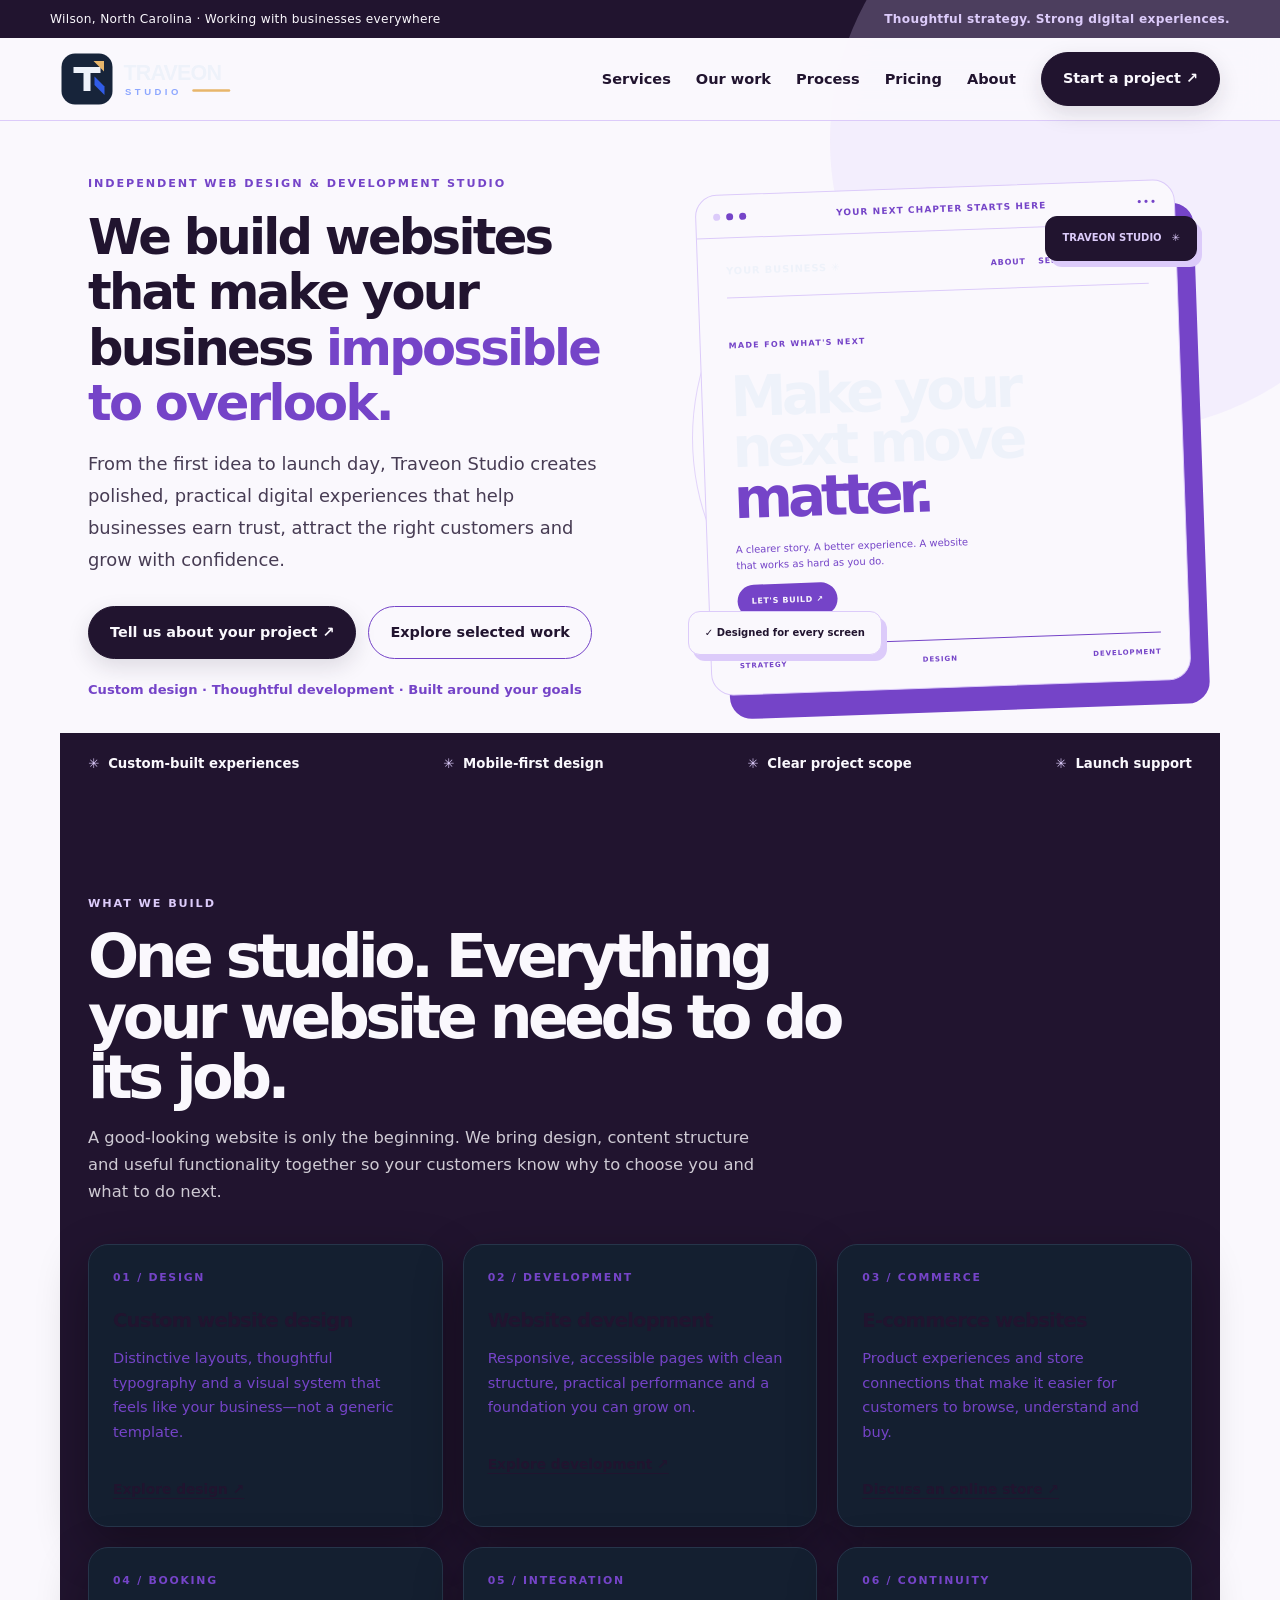
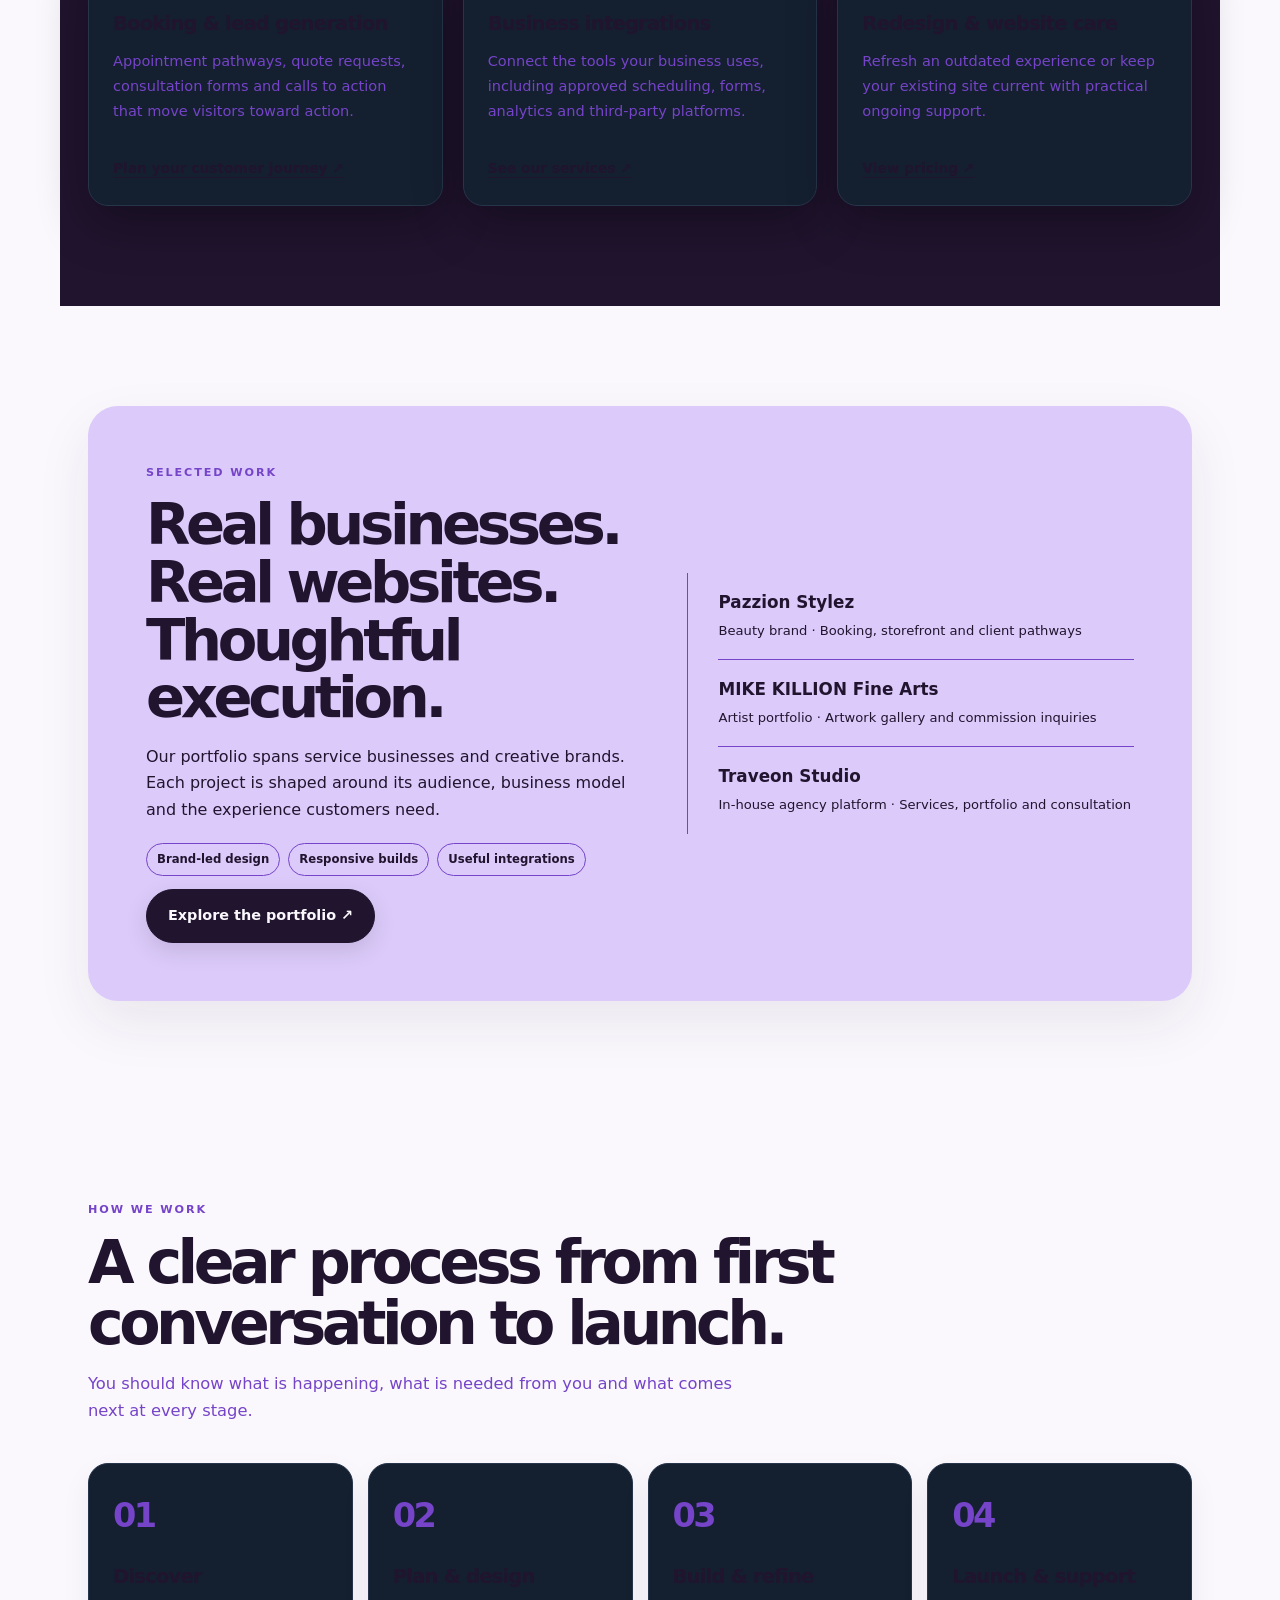
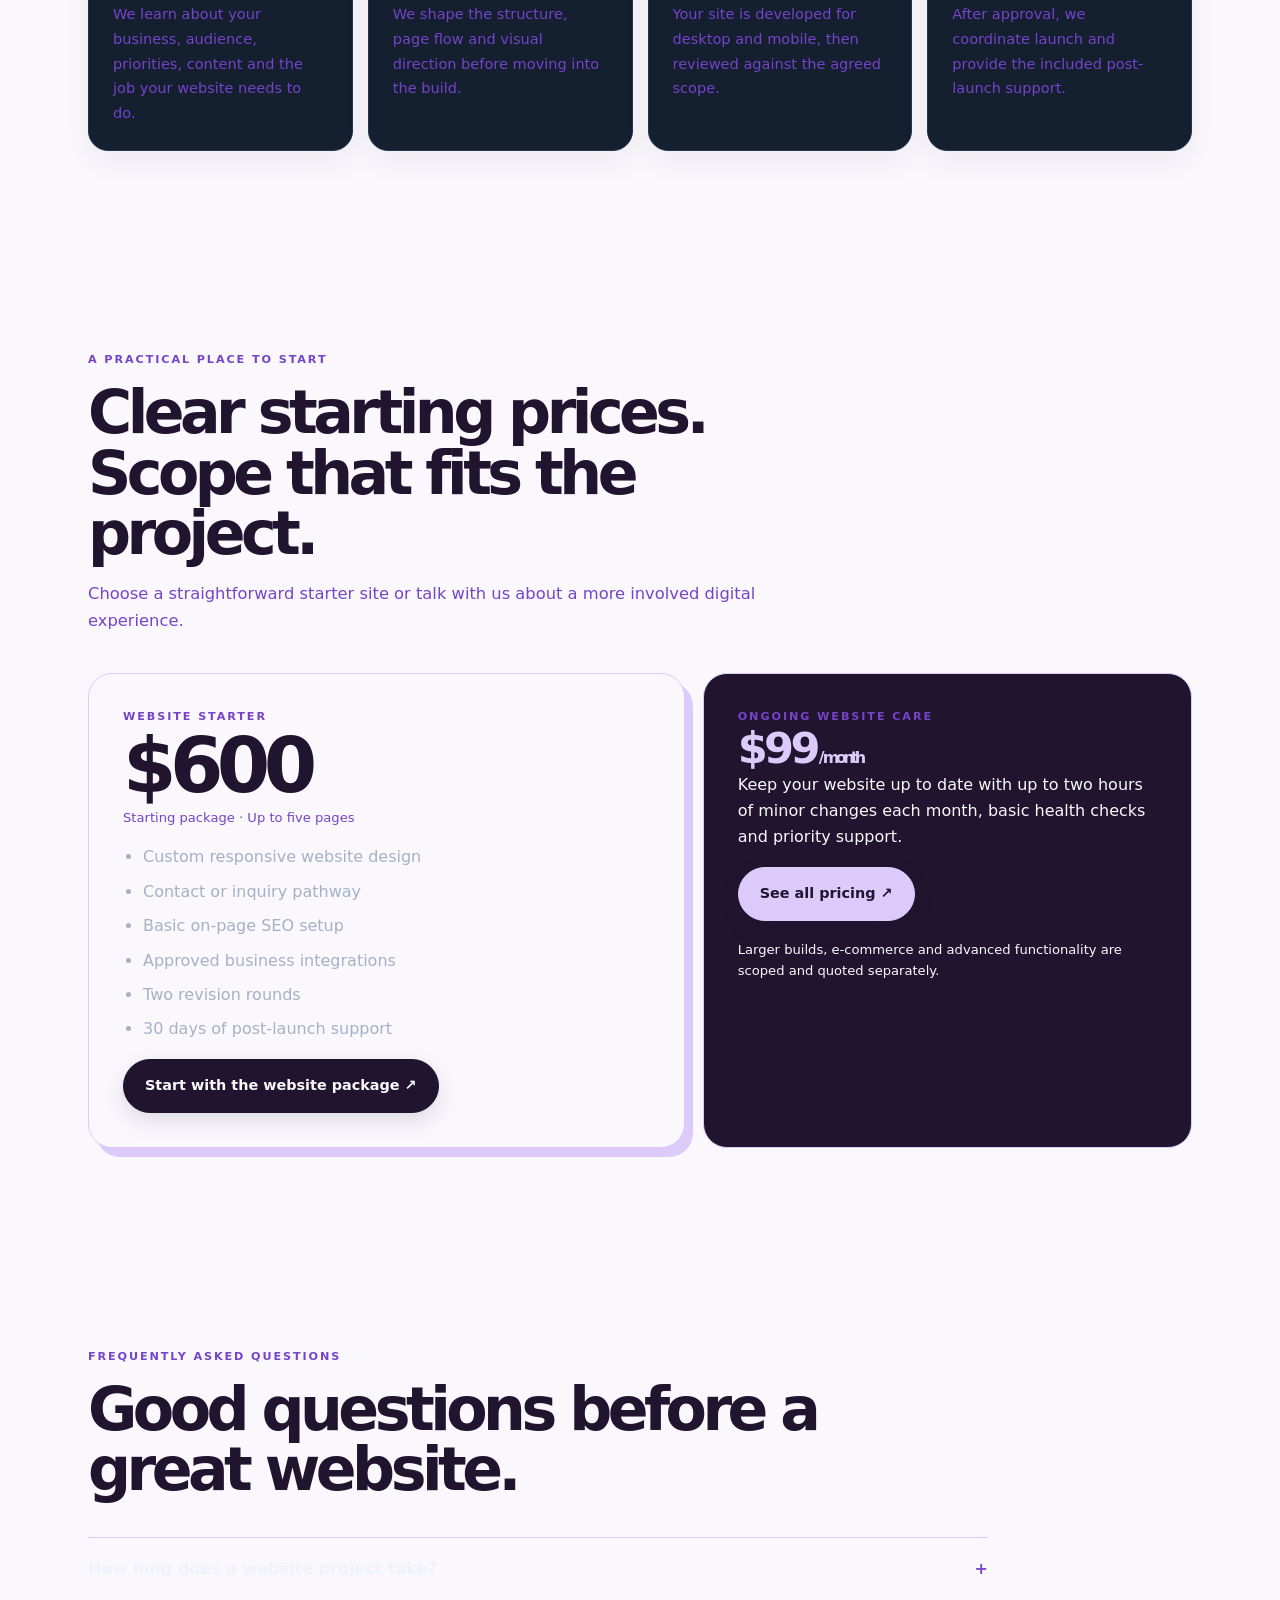
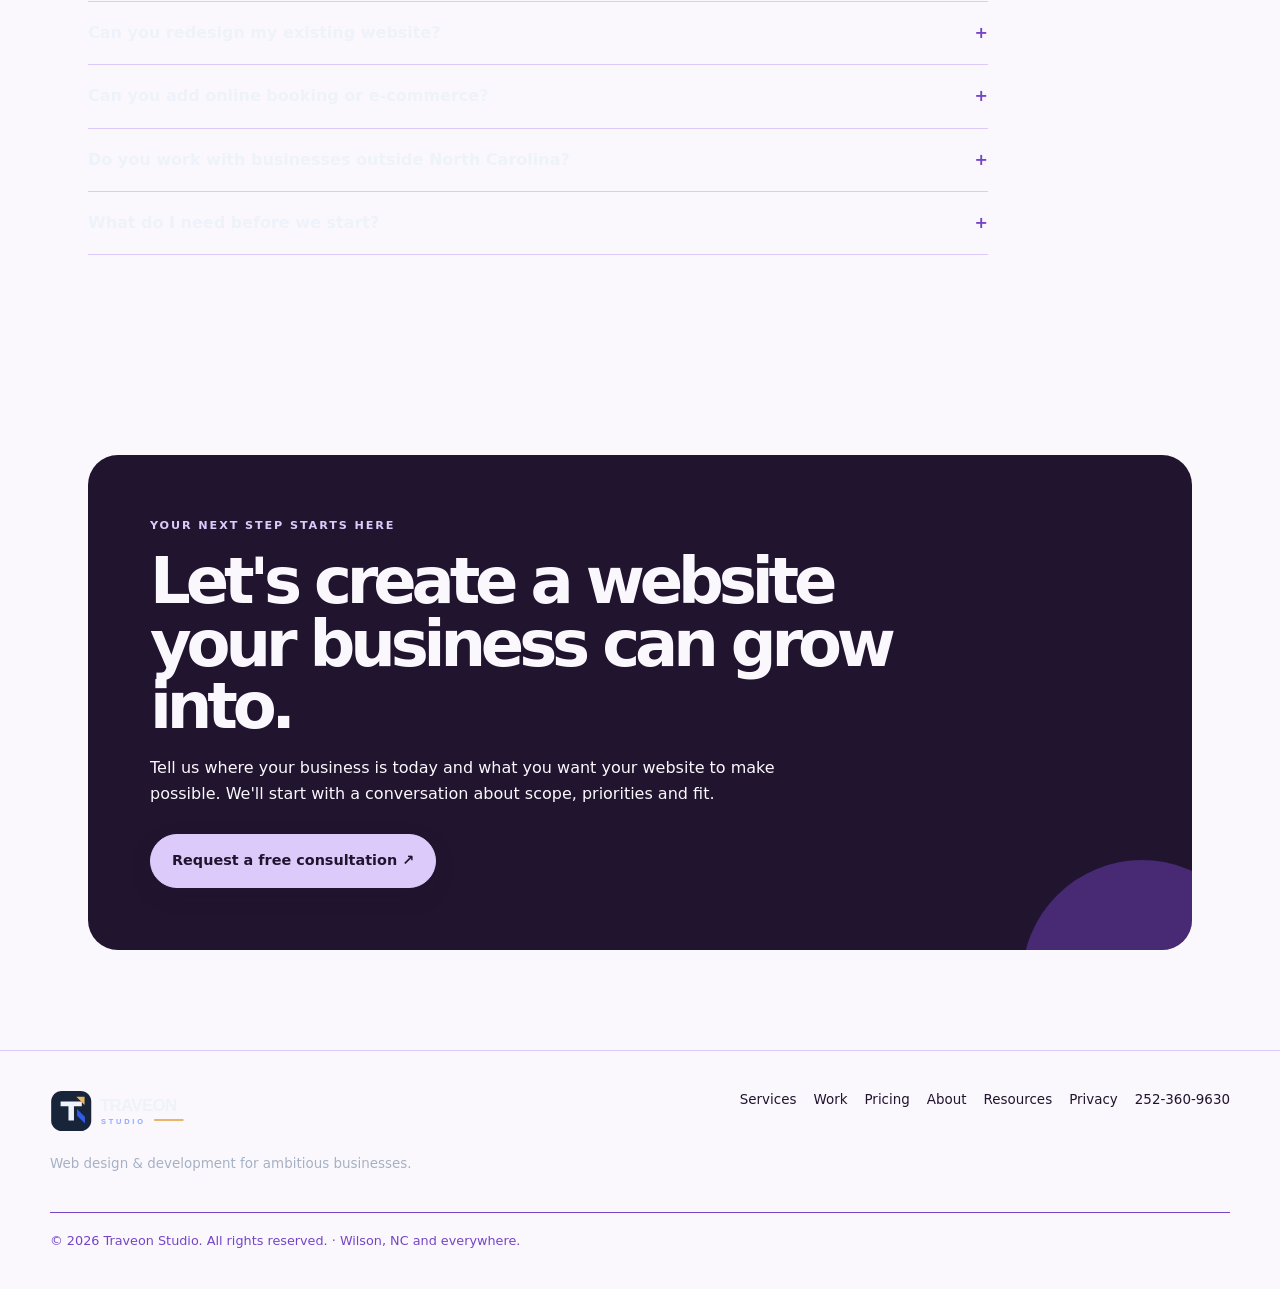
==== index.html @ f8ea6370 "Refresh homepage with premium four-color purple design" ====
<!doctype html>
<html lang="en">
<head>
<meta charset="utf-8"><meta name="viewport" content="width=device-width,initial-scale=1">
<meta name="theme-color" content="#21142F">
<title>Traveon Studio | Websites Built to Move Business Forward</title>
<meta name="description" content="Traveon Studio designs and builds distinctive, high-performing websites for ambitious businesses. Strategy, web design, development and ongoing care.">
<link rel="canonical" href="https://traveonstudio.com/">
<link rel="icon" type="image/svg+xml" href="/assets/traveon-studio-favicon.svg">
<meta property="og:type" content="website"><meta property="og:site_name" content="Traveon Studio"><meta property="og:title" content="Traveon Studio — Websites built to move business forward"><meta property="og:description" content="Strategy, design and development for businesses ready for a stronger digital presence."><meta property="og:url" content="https://traveonstudio.com/"><meta name="twitter:card" content="summary_large_image">
<link rel="stylesheet" href="/assets/traveon-studio.css">
<style>
:root{--ivory:#FAF8FD;--forest:#21142F;--leaf:#7544C8;--lime:#DCCBFA;--muted:var(--leaf);--line:var(--leaf)}
*{box-sizing:border-box}
html{scroll-behavior:smooth;scroll-padding-top:100px}
body{margin:0;background:var(--ivory)!important;color:var(--forest)!important;font:16px/1.65 Inter,ui-sans-serif,system-ui,-apple-system,"Segoe UI",sans-serif;-webkit-font-smoothing:antialiased}
a{color:inherit}img{max-width:100%;height:auto}
.wrap{width:min(1180px,calc(100% - 56px));margin-inline:auto}
.skip{position:absolute;left:-9999px;top:10px;z-index:100;background:var(--lime);color:var(--forest);padding:12px 16px;border-radius:8px}.skip:focus{left:12px}
.announce{background:var(--forest);color:var(--ivory);font-size:.76rem;letter-spacing:.025em;padding:9px 0}.announce .wrap{display:flex;justify-content:space-between;gap:20px}.announce strong{color:var(--lime);font-weight:750}
header{position:sticky;top:0;z-index:40;background:var(--ivory)!important;border-bottom:1px solid var(--leaf)!important}
.nav{min-height:84px;display:flex;align-items:center;justify-content:space-between;gap:28px}
.brand img{display:block;width:235px;max-height:55px}
nav{display:flex;align-items:center;gap:clamp(14px,2vw,27px)}nav a{text-decoration:none;font-size:.88rem;font-weight:750;color:var(--forest)!important}nav a:hover{text-decoration:underline;text-decoration-color:var(--leaf);text-underline-offset:6px}
.btn{display:inline-flex;align-items:center;justify-content:center;gap:10px;padding:14px 21px;border-radius:999px;background:var(--forest)!important;color:var(--ivory)!important;border:1px solid var(--forest)!important;text-decoration:none;font-weight:800;font-size:.9rem;transition:transform .2s ease,background .2s ease}.btn:hover{background:var(--leaf)!important;border-color:var(--leaf)!important;transform:translateY(-2px)}.btn.outline{background:transparent!important;color:var(--forest)!important;border-color:var(--leaf)!important}.btn.lime{background:var(--lime)!important;color:var(--forest)!important;border-color:var(--lime)!important}
.hero{position:relative;overflow:hidden;padding:80px 0 76px;background:var(--ivory)}
.hero:before{content:"";position:absolute;width:580px;height:580px;border-radius:50%;background:var(--lime);opacity:.23;right:-190px;top:-270px}
.hero-grid{position:relative;display:grid;grid-template-columns:1.03fr .97fr;gap:60px;align-items:center}
.eyebrow{text-transform:uppercase;letter-spacing:.17em;font-size:.7rem;font-weight:900;color:var(--leaf)}
h1,h2,h3,p{margin-top:0}
h1{max-width:720px;font-size:clamp(3.3rem,6.4vw,6.25rem);line-height:.94;letter-spacing:-.085em;margin:20px 0 24px;font-weight:850}
h1 em,.section-head h2 em{font-style:normal;color:var(--leaf)}
.lead{max-width:590px;font-size:1.12rem;line-height:1.8;color:var(--leaf);margin-bottom:0}
.actions{display:flex;gap:12px;flex-wrap:wrap;margin:29px 0 20px}.microproof{font-size:.82rem;color:var(--leaf);font-weight:650}
.visual{position:relative;min-height:490px;display:grid;place-items:center}
.orbit{position:absolute;width:430px;height:430px;border-radius:50%;border:1px solid var(--leaf);box-shadow:0 0 0 35px var(--ivory),0 0 0 36px var(--leaf);opacity:.4}
.browser{position:relative;z-index:1;width:min(100%,480px);background:var(--ivory);border:1px solid var(--leaf);border-radius:18px;overflow:hidden;box-shadow:18px 24px 0 var(--lime);transform:rotate(-2deg)}
.browser-top{height:43px;padding:0 17px;display:flex;align-items:center;justify-content:space-between;border-bottom:1px solid var(--leaf);font-size:9px;letter-spacing:.12em;color:var(--leaf);font-weight:800}
.dots{display:flex;gap:6px}.dots i{display:block;width:7px;height:7px;border-radius:50%;background:var(--leaf)}.dots i:first-child{background:var(--lime)}
.mock{padding:25px 28px 22px}
.mock-nav{display:flex;justify-content:space-between;align-items:center;padding-bottom:17px;border-bottom:1px solid var(--leaf);font-size:10px;font-weight:900;letter-spacing:.08em}.mock-nav small{font-size:8px;color:var(--leaf);font-weight:750}
.mock-body{padding:32px 0 28px}.mock-body small{font-size:8px;letter-spacing:.16em;font-weight:900;color:var(--leaf)}
.mock-body strong{display:block;font-size:clamp(2.7rem,4.4vw,4.1rem);line-height:.91;letter-spacing:-.085em;margin:15px 0 17px}.mock-body strong em{font-style:normal;color:var(--leaf)}
.mock-body p{max-width:245px;color:var(--leaf);font-size:10px;line-height:1.65}
.mock-cta{display:inline-flex;padding:10px 14px;border-radius:3px;background:var(--lime);color:var(--forest);font-size:8px;font-weight:900;letter-spacing:.08em}
.mock-foot{display:flex;justify-content:space-between;border-top:1px solid var(--leaf);padding-top:14px;color:var(--leaf);font-size:7px;letter-spacing:.13em;font-weight:900}
.float{position:absolute;z-index:2;padding:13px 16px;border:1px solid var(--leaf);border-radius:12px;background:var(--ivory);color:var(--forest);font-size:10px;font-weight:850;box-shadow:5px 6px 0 var(--lime)}.float.one{left:-6px;bottom:48px}.float.two{right:-5px;top:43px;background:var(--forest);color:var(--lime);border-color:var(--forest);box-shadow:5px 6px 0 var(--lime)}
.trustbar{background:var(--forest);color:var(--ivory);padding:20px 0}.trust{display:flex;justify-content:space-between;gap:20px;flex-wrap:wrap;font-size:.83rem;font-weight:750}.trust span:before{content:"✳";color:var(--lime);padding-right:9px}
section{padding:88px 0}.services{background:var(--forest);color:var(--ivory)}.section-head{max-width:780px;margin-bottom:38px}.section-head h2{font-size:clamp(2.35rem,4.7vw,4.2rem);line-height:1;letter-spacing:-.075em;margin:13px 0 18px}.section-head p{max-width:680px;color:var(--leaf);font-size:1.02rem}.services .section-head p{color:var(--ivory)}.services .eyebrow{color:var(--lime)}
.cards{display:grid;grid-template-columns:repeat(3,minmax(0,1fr));gap:16px}
.card{background:var(--ivory)!important;color:var(--forest)!important;border:1px solid var(--leaf)!important;border-radius:17px;padding:27px;box-shadow:7px 7px 0 var(--lime);transition:transform .2s ease,box-shadow .2s ease}
.card:hover{transform:translateY(-5px);box-shadow:10px 12px 0 var(--lime)}
.card .index{font-size:.68rem;letter-spacing:.16em;font-weight:900;color:var(--leaf)}.card h3{font-size:1.22rem;letter-spacing:-.04em;margin:18px 0 9px;color:var(--forest)!important}.card p{font-size:.91rem;line-height:1.7;color:var(--leaf);margin-bottom:0}.card a{display:inline-block;margin-top:17px;color:var(--forest)!important;font-size:.86rem;font-weight:850;text-decoration-thickness:1px;text-underline-offset:4px}
.work-section{background:var(--ivory)}.featured{display:grid;grid-template-columns:1.05fr .95fr;gap:48px;align-items:center;background:var(--lime);border-radius:24px;padding:clamp(30px,5vw,58px);color:var(--forest)}
.featured .eyebrow{color:var(--leaf)}.featured h2{font-size:clamp(2.4rem,4.5vw,3.8rem);line-height:1;letter-spacing:-.075em;margin:14px 0 17px;color:var(--forest)!important}.featured p{color:var(--forest);max-width:490px}.featured .btn{margin-top:13px}
.project-list{border-left:1px solid var(--forest);padding-left:30px}.project{padding:16px 0;border-bottom:1px solid var(--forest)}.project:last-child{border-bottom:0}.project strong{display:block;font-size:1.05rem;color:var(--forest)}.project span{font-size:.82rem;color:var(--forest)}
.pillrow{display:flex;gap:8px;flex-wrap:wrap;margin-top:20px}.pill{border:1px solid var(--forest);border-radius:99px;padding:6px 10px;font-size:.73rem;font-weight:750;color:var(--forest)}
.process{display:grid;grid-template-columns:repeat(4,minmax(0,1fr));gap:15px}.process .card{box-shadow:none}.number{font-size:2.1rem;font-weight:900;letter-spacing:-.08em;color:var(--leaf)}
.pricing{background:var(--ivory)}.pricing-grid{display:grid;grid-template-columns:1fr .82fr;gap:18px}.price-main,.price-side{border-radius:20px;padding:34px;border:1px solid var(--leaf)}.price-main{background:var(--ivory);box-shadow:8px 8px 0 var(--lime)}.price-side{background:var(--forest);color:var(--ivory)}.price-side h3{color:var(--ivory)}.price-side p{color:var(--ivory)}.price-side .eyebrow{color:var(--lime)}.price{font-size:clamp(3.3rem,6vw,4.8rem);font-weight:900;line-height:1.05;letter-spacing:-.085em;color:var(--forest)}.price-side .price{font-size:2.7rem;color:var(--lime)}.price-main ul{padding-left:20px;color:var(--leaf)}.price-main li{margin:8px 0}.note{font-size:.82rem;color:var(--leaf)}.price-side .note{color:var(--ivory)}
.faq{max-width:900px}.faq details{border-top:1px solid var(--leaf);padding:18px 0}.faq details:last-child{border-bottom:1px solid var(--leaf)}.faq summary{display:flex;justify-content:space-between;gap:15px;cursor:pointer;list-style:none;font-weight:850}.faq summary:after{content:"+";color:var(--leaf)}.faq details[open] summary:after{content:"−"}.faq details p{margin:12px 0 0;color:var(--leaf);max-width:750px}
.cta{background:var(--forest);color:var(--ivory);border-radius:24px;padding:clamp(32px,5vw,62px);position:relative;overflow:hidden}.cta:after{content:"";position:absolute;width:240px;height:240px;border-radius:50%;background:var(--lime);right:-70px;bottom:-150px}.cta .eyebrow{color:var(--lime)}.cta h2{position:relative;z-index:1;max-width:750px;font-size:clamp(2.5rem,5vw,4.4rem);line-height:.98;letter-spacing:-.08em;margin:14px 0 17px;color:var(--ivory)!important}.cta p{max-width:640px;color:var(--ivory)}.cta .btn{position:relative;z-index:1;background:var(--lime)!important;border-color:var(--lime)!important;color:var(--forest)!important;margin-top:10px}
footer{background:var(--ivory)!important;border-top:1px solid var(--leaf)!important;padding:38px 0;color:var(--leaf)!important}.foot{display:flex;justify-content:space-between;align-items:flex-start;gap:25px;flex-wrap:wrap}.foot img{width:220px}.footlinks{display:flex;gap:17px;flex-wrap:wrap}.footlinks a{font-size:.84rem;text-decoration:none;color:var(--forest)!important}.footnote{width:100%;border-top:1px solid var(--leaf);padding-top:17px;color:var(--leaf);font-size:.8rem}
:focus-visible{outline:3px solid var(--leaf);outline-offset:4px}
h1,h2,h3,h4,main h1,main h2,main h3{color:var(--forest)!important}.services h1,.services h2,.services h3,.cta h2{color:var(--ivory)!important}.eyebrow,.services .eyebrow,.cta .eyebrow{color:var(--leaf)!important}.services .eyebrow,.cta .eyebrow{color:var(--lime)!important}header nav a,header .brand{color:var(--forest)!important}main a:not(.btn),footer a{color:var(--forest)!important}.services .card p{color:var(--leaf)!important}.services .card h3{color:var(--forest)!important}
@media(max-width:950px){.hero-grid{grid-template-columns:1fr;gap:22px}.hero{padding-top:62px}.visual{max-width:590px;width:100%;margin:auto}.cards{grid-template-columns:repeat(2,minmax(0,1fr))}.featured{grid-template-columns:1fr}.project-list{border-left:0;border-top:1px solid var(--forest);padding:12px 0 0}.process{grid-template-columns:repeat(2,minmax(0,1fr))}}
@media(max-width:700px){.wrap{width:calc(100% - 34px)}.nav{align-items:flex-start;flex-direction:column;padding:14px 0;gap:13px}.brand img{width:215px;max-height:48px}nav{justify-content:flex-start;gap:10px 16px;flex-wrap:wrap}nav a{font-size:.82rem}.announce .wrap{display:block}.announce strong{display:block;margin-top:3px}.hero{padding:46px 0 48px}.hero h1{font-size:clamp(3rem,13vw,4.5rem)}.visual{min-height:360px}.orbit{width:290px;height:290px}.browser{width:94%}.mock{padding:19px}.mock-body{padding:23px 0}.mock-body strong{font-size:clamp(2.5rem,10vw,3.6rem)}.float.one{left:0;bottom:6px}.float.two{right:0;top:5px}.trust{display:grid;grid-template-columns:1fr 1fr;gap:12px}section{padding:64px 0}.cards,.process,.pricing-grid{grid-template-columns:1fr}.card{padding:23px}.featured,.price-main,.price-side{padding:25px}.project-list{padding-top:10px}.actions .btn{width:100%}.foot{display:block}.footlinks{margin:19px 0}.footnote{margin-top:20px}}
@media(prefers-reduced-motion:reduce){html{scroll-behavior:auto}*,*:before,*:after{transition-duration:.01ms!important;animation-duration:.01ms!important}}
 
/* 2026 purple premium homepage refresh — four-color system */
:root{--ivory:#FAF8FD;--forest:#21142F;--leaf:#7544C8;--lime:#DCCBFA;--muted:var(--leaf);--line:var(--leaf)}
body{background:var(--ivory)!important}
.announce{background:var(--forest);color:var(--ivory)}
.announce strong{color:var(--lime)}
header{background:rgba(250,248,253,.92)!important;backdrop-filter:blur(18px);border-bottom:1px solid var(--lime)!important}
nav a{transition:color .2s ease,transform .2s ease}
nav a:hover{color:var(--leaf)!important}
.btn{background:var(--forest)!important;border-color:var(--forest)!important;box-shadow:0 8px 22px rgba(33,20,47,.13)}
.btn:hover{background:var(--leaf)!important;border-color:var(--leaf)!important}
.btn.outline{background:transparent!important;color:var(--forest)!important;border:1px solid var(--leaf)!important;box-shadow:none}
.btn.lime,.cta .btn{background:var(--lime)!important;border-color:var(--lime)!important;color:var(--forest)!important}
.hero{padding:96px 0 88px;background:radial-gradient(ellipse at 82% 38%,rgba(220,203,250,.65),transparent 38%),var(--ivory)}
.hero-grid{gap:clamp(38px,6vw,86px)}
h1{font-size:clamp(3.6rem,6.5vw,6.8rem);line-height:.91;letter-spacing:-.09em}
h1 em,.section-head h2 em{color:var(--leaf)}
.lead{color:var(--forest);opacity:.82;font-size:1.12rem;max-width:570px}
.microproof{color:var(--leaf)}
.visual{min-height:530px}
.orbit{border-color:var(--lime);box-shadow:0 0 0 35px var(--ivory),0 0 0 36px var(--lime);opacity:.8}
.browser{background:var(--ivory);border-color:var(--lime);box-shadow:18px 24px 0 var(--leaf);border-radius:22px}
.browser-top{border-color:var(--lime);color:var(--leaf)}
.dots i{background:var(--leaf)}
.dots i:first-child{background:var(--lime)}
.mock-nav{border-color:var(--lime)}
.mock-body small,.mock-body p,.mock-foot{color:var(--leaf)}
.mock-body strong em{color:var(--leaf)}
.mock-cta{background:var(--leaf);color:var(--ivory);border-radius:999px}
.float{border-color:var(--lime);box-shadow:5px 6px 0 var(--lime)}
.float.two{background:var(--forest);color:var(--lime);border-color:var(--forest)}
.trustbar{background:var(--forest);color:var(--ivory)}
.trust span:before{color:var(--lime)}
section{padding:100px 0}
.services{background:var(--forest);color:var(--ivory)}
.services .section-head p{color:var(--ivory);opacity:.8}
.cards{gap:20px}
.card{border-color:var(--lime)!important;border-radius:20px;padding:30px;box-shadow:0 14px 34px rgba(33,20,47,.08),6px 7px 0 var(--lime)}
.card:hover{box-shadow:0 18px 42px rgba(33,20,47,.13),8px 10px 0 var(--leaf)}
.card .index,.card p,.card a{color:var(--leaf)!important}
.featured{background:var(--lime);border-radius:30px;box-shadow:0 22px 55px rgba(33,20,47,.08)}
.project-list{border-color:var(--leaf)}
.project{border-color:var(--leaf)}
.pill{border-color:var(--leaf)}
.process .card{box-shadow:0 12px 30px rgba(33,20,47,.06)}
.number{color:var(--leaf)}
.price-main,.price-side{border-color:var(--lime);border-radius:24px}
.price-main{box-shadow:8px 9px 0 var(--lime)}
.price-side{background:var(--forest)}
.price-side .price{color:var(--lime)}
.faq details,.faq details:last-child{border-color:var(--lime)}
.faq details p{color:var(--leaf)}
.cta{background:var(--forest);border-radius:30px}
.cta:after{background:var(--leaf);opacity:.45}
footer{border-color:var(--lime)!important}
:focus-visible{outline:3px solid var(--leaf)!important}
@media(max-width:950px){.hero{padding:68px 0}.visual{min-height:470px}}
@media(max-width:700px){.hero{padding:50px 0}.hero h1{font-size:clamp(3.15rem,13vw,4.7rem)}section{padding:70px 0}.visual{min-height:365px}.cards{gap:15px}.card{box-shadow:0 10px 25px rgba(33,20,47,.07),4px 5px 0 var(--lime)}}

</style>
</head>
<body>
<a class="skip" href="#main">Skip to content</a>
<div class="announce"><div class="wrap"><span>Wilson, North Carolina · Working with businesses everywhere</span><strong>Thoughtful strategy. Strong digital experiences.</strong></div></div>
<header><div class="wrap nav"><a class="brand" href="/" aria-label="Traveon Studio home"><img src="/assets/traveon-studio-logo.svg" alt="Traveon Studio" width="235" height="52"></a><nav aria-label="Main navigation"><a href="#services">Services</a><a href="#work">Our work</a><a href="#process">Process</a><a href="#pricing">Pricing</a><a href="/about/">About</a><a class="btn" href="/contact/">Start a project ↗</a></nav></div></header>
<main id="main">
<section class="hero"><div class="wrap hero-grid"><div><div class="eyebrow">Independent web design & development studio</div><h1>We build websites that make your business <em>impossible to overlook.</em></h1><p class="lead">From the first idea to launch day, Traveon Studio creates polished, practical digital experiences that help businesses earn trust, attract the right customers and grow with confidence.</p><div class="actions"><a class="btn" href="/contact/">Tell us about your project ↗</a><a class="btn outline" href="/work/">Explore selected work</a></div><div class="microproof">Custom design · Thoughtful development · Built around your goals</div></div>
<div class="visual" aria-label="Illustration of a custom business website"><div class="orbit"></div><div class="browser"><div class="browser-top"><span class="dots"><i></i><i></i><i></i></span><span>YOUR NEXT CHAPTER STARTS HERE</span><span>•••</span></div><div class="mock"><div class="mock-nav"><span>YOUR BUSINESS ✳</span><small>ABOUT　 SERVICES　 CONTACT</small></div><div class="mock-body"><small>MADE FOR WHAT'S NEXT</small><strong>Make your<br>next move<br><em>matter.</em></strong><p>A clearer story. A better experience. A website that works as hard as you do.</p><span class="mock-cta">LET'S BUILD ↗</span></div><div class="mock-foot"><span>STRATEGY</span><span>DESIGN</span><span>DEVELOPMENT</span></div></div></div><div class="float one">✓ Designed for every screen</div><div class="float two">TRAVEON STUDIO　✳</div></div></div></section>
<div class="trustbar"><div class="wrap trust"><span>Custom-built experiences</span><span>Mobile-first design</span><span>Clear project scope</span><span>Launch support</span></div></div>
<section class="services" id="services"><div class="wrap"><div class="section-head"><div class="eyebrow">What we build</div><h2>One studio. Everything your website needs to do its job.</h2><p>A good-looking website is only the beginning. We bring design, content structure and useful functionality together so your customers know why to choose you and what to do next.</p></div><div class="cards">
<article class="card"><div class="index">01 / DESIGN</div><h3>Custom website design</h3><p>Distinctive layouts, thoughtful typography and a visual system that feels like your business—not a generic template.</p><a href="/services/">Explore design ↗</a></article>
<article class="card"><div class="index">02 / DEVELOPMENT</div><h3>Website development</h3><p>Responsive, accessible pages with clean structure, practical performance and a foundation you can grow on.</p><a href="/services/">Explore development ↗</a></article>
<article class="card"><div class="index">03 / COMMERCE</div><h3>E-commerce websites</h3><p>Product experiences and store connections that make it easier for customers to browse, understand and buy.</p><a href="/contact/">Discuss an online store ↗</a></article>
<article class="card"><div class="index">04 / BOOKING</div><h3>Booking & lead generation</h3><p>Appointment pathways, quote requests, consultation forms and calls to action that move visitors toward action.</p><a href="/contact/">Plan your customer journey ↗</a></article>
<article class="card"><div class="index">05 / INTEGRATION</div><h3>Business integrations</h3><p>Connect the tools your business uses, including approved scheduling, forms, analytics and third-party platforms.</p><a href="/services/">See our services ↗</a></article>
<article class="card"><div class="index">06 / CONTINUITY</div><h3>Redesign & website care</h3><p>Refresh an outdated experience or keep your existing site current with practical ongoing support.</p><a href="/pricing/">View pricing ↗</a></article>
</div></div></section>
<section class="work-section" id="work"><div class="wrap"><div class="featured"><div><div class="eyebrow">Selected work</div><h2>Real businesses. Real websites. Thoughtful execution.</h2><p>Our portfolio spans service businesses and creative brands. Each project is shaped around its audience, business model and the experience customers need.</p><div class="pillrow"><span class="pill">Brand-led design</span><span class="pill">Responsive builds</span><span class="pill">Useful integrations</span></div><a class="btn" href="/work/">Explore the portfolio ↗</a></div><div class="project-list"><div class="project"><strong>Pazzion Stylez</strong><span>Beauty brand · Booking, storefront and client pathways</span></div><div class="project"><strong>MIKE KILLION Fine Arts</strong><span>Artist portfolio · Artwork gallery and commission inquiries</span></div><div class="project"><strong>Traveon Studio</strong><span>In-house agency platform · Services, portfolio and consultation</span></div></div></div></div></section>
<section id="process"><div class="wrap"><div class="section-head"><div class="eyebrow">How we work</div><h2>A clear process from first conversation to launch.</h2><p>You should know what is happening, what is needed from you and what comes next at every stage.</p></div><div class="process">
<article class="card"><div class="number">01</div><h3>Discover</h3><p>We learn about your business, audience, priorities, content and the job your website needs to do.</p></article>
<article class="card"><div class="number">02</div><h3>Plan & design</h3><p>We shape the structure, page flow and visual direction before moving into the build.</p></article>
<article class="card"><div class="number">03</div><h3>Build & refine</h3><p>Your site is developed for desktop and mobile, then reviewed against the agreed scope.</p></article>
<article class="card"><div class="number">04</div><h3>Launch & support</h3><p>After approval, we coordinate launch and provide the included post-launch support.</p></article>
</div></div></section>
<section class="pricing" id="pricing"><div class="wrap"><div class="section-head"><div class="eyebrow">A practical place to start</div><h2>Clear starting prices. Scope that fits the project.</h2><p>Choose a straightforward starter site or talk with us about a more involved digital experience.</p></div><div class="pricing-grid"><div class="price-main"><div class="eyebrow">Website starter</div><div class="price">$600</div><p class="note">Starting package · Up to five pages</p><ul><li>Custom responsive website design</li><li>Contact or inquiry pathway</li><li>Basic on-page SEO setup</li><li>Approved business integrations</li><li>Two revision rounds</li><li>30 days of post-launch support</li></ul><a class="btn" href="/contact/">Start with the website package ↗</a></div><aside class="price-side"><div class="eyebrow">Ongoing website care</div><div class="price">$99<span style="font-size:1rem"> / month</span></div><p>Keep your website up to date with up to two hours of minor changes each month, basic health checks and priority support.</p><a class="btn lime" href="/pricing/">See all pricing ↗</a><p class="note" style="margin-top:18px">Larger builds, e-commerce and advanced functionality are scoped and quoted separately.</p></aside></div></div></section>
<section><div class="wrap"><div class="section-head"><div class="eyebrow">Frequently asked questions</div><h2>Good questions before a great website.</h2></div><div class="faq"><details><summary>How long does a website project take?</summary><p>A standard starter website typically takes 2–4 weeks after the required content, feedback and access are received. More involved projects receive a tailored timeline.</p></details><details><summary>Can you redesign my existing website?</summary><p>Yes. We can review the current site, identify the most important improvements and propose a scope for the redesign.</p></details><details><summary>Can you add online booking or e-commerce?</summary><p>Yes. Booking systems, storefront connections and other third-party integrations can be included when the platform and requirements are confirmed. Subscription and platform fees may be separate.</p></details><details><summary>Do you work with businesses outside North Carolina?</summary><p>Yes. Traveon Studio is based in Wilson, North Carolina and works with local and remote clients.</p></details><details><summary>What do I need before we start?</summary><p>Helpful starting materials include your business details, services, preferred contact information, brand assets and any existing website or social links. We can identify remaining content needs during discovery.</p></details></div></div></section>
<section><div class="wrap"><div class="cta"><div class="eyebrow">Your next step starts here</div><h2>Let's create a website your business can grow into.</h2><p>Tell us where your business is today and what you want your website to make possible. We'll start with a conversation about scope, priorities and fit.</p><a class="btn" href="/contact/">Request a free consultation ↗</a></div></div></section>
</main>
<footer><div class="wrap foot"><div><a href="/" aria-label="Traveon Studio home"><img src="/assets/traveon-studio-logo.svg" alt="Traveon Studio" width="220" height="46"></a><p style="font-size:.84rem;margin:12px 0">Web design & development for ambitious businesses.</p></div><div class="footlinks"><a href="/services/">Services</a><a href="/work/">Work</a><a href="/pricing/">Pricing</a><a href="/about/">About</a><a href="/resources/">Resources</a><a href="/privacy/">Privacy</a><a href="tel:+12523609630">252-360-9630</a></div><div class="footnote">© 2026 Traveon Studio. All rights reserved. · Wilson, NC and everywhere.</div></div></footer>
</body></html>
---- assets/traveon-studio.css ----
/* Shared Traveon Studio design system */
:root{--ts-ink:#17243A;--ts-muted:#657187;--ts-paper:#F7F6F2;--ts-card:#fff;--ts-line:#E2E5EC;--ts-green:#315CE8;--ts-lime:#E8B66B;--ts-dark:#101C32}
html{scroll-behavior:smooth;scroll-padding-top:100px}
body{background:var(--ts-paper)!important;color:var(--ts-ink)!important}
header{position:sticky;top:0;z-index:20;background:rgba(246,247,242,.92)!important;backdrop-filter:blur(14px);border-bottom:1px solid var(--ts-line)!important}
header .wrap,header .nav{width:min(1160px,calc(100% - 48px));margin-inline:auto}
header .nav{min-height:82px;gap:26px}
header nav{align-items:center;gap:clamp(12px,2vw,25px)}
header nav a{color:var(--ts-ink)!important;text-decoration:none;font-size:.91rem}
header nav a:hover{text-decoration:underline;text-underline-offset:5px}
header .brand{color:var(--ts-ink)!important;font-weight:900;letter-spacing:-.055em;text-decoration:none;white-space:nowrap}
header .brand span{color:var(--ts-muted)!important}
main{color:var(--ts-ink)!important}
main p,main li,main label,main small,.muted{color:var(--ts-muted)}
h1,h2,h3,h4{color:var(--ts-ink)!important}
.card,article,.resource-card{background:var(--ts-card)!important;color:var(--ts-ink)!important;border:1px solid var(--ts-line)!important;border-radius:20px}
.eyebrow{color:var(--ts-green)!important}
a{overflow-wrap:anywhere}
main a:not(.btn){color:var(--ts-green)}
.btn,button.btn{background:var(--ts-dark)!important;color:#fff!important;border:1px solid var(--ts-dark)!important;border-radius:999px;padding:13px 20px;font-weight:780;cursor:pointer;transition:transform .18s ease,background .18s ease}
.btn:hover,button.btn:hover{transform:translateY(-2px);background:#2548B8!important}
.btn.light{background:transparent!important;color:var(--ts-dark)!important;border-color:#BCC7D9!important}
input,select,textarea{background:#fff!important;color:var(--ts-ink)!important;border:1px solid #C5CDDA!important;border-radius:10px}
input:focus,select:focus,textarea:focus{outline:3px solid #DCE5FF;outline-offset:1px}
footer{background:transparent!important;border-top:1px solid var(--ts-line)!important;color:var(--ts-muted)!important}
footer p,footer a{color:var(--ts-muted)!important}
:focus-visible{outline:3px solid #315CE8;outline-offset:3px}
@media(max-width:850px){header .nav{align-items:flex-start;padding:16px 0;flex-direction:column;gap:14px}header nav{gap:11px 17px}}
@media(max-width:760px){header{position:relative}header .wrap,header .nav{width:calc(100% - 30px)}header nav{gap:10px 14px;padding:8px 0}header nav a{font-size:.88rem}header .brand{width:100%;margin-bottom:2px}main{padding-top:0!important}.hero{padding-top:48px!important}}
@media(prefers-reduced-motion:reduce){html{scroll-behavior:auto}*,*::before,*::after{animation-duration:.01ms!important;transition-duration:.01ms!important}}
/* Traveon Studio brand lockup */
header .brand{display:inline-flex;align-items:center;line-height:0;flex-shrink:0}
header .brand img{display:block;width:clamp(210px,22vw,280px);height:auto;max-height:56px}
@media(max-width:850px){header .brand img{width:250px;max-height:50px}}
@media(max-width:560px){header .brand img{width:225px;max-height:46px}}

/* Shared site-wide refinements */
:root{--ts-ink:#17243A;--ts-muted:#657187;--ts-paper:#F7F6F2;--ts-card:#fff;--ts-line:#E2E5EC;--ts-green:#315CE8;--ts-lime:#E8B66B;--ts-dark:#101C32}
body{font-family:Inter,ui-sans-serif,system-ui,-apple-system,BlinkMacSystemFont,"Segoe UI",sans-serif!important;-webkit-font-smoothing:antialiased}
a:focus-visible,button:focus-visible,input:focus-visible,select:focus-visible,textarea:focus-visible{outline:3px solid #315CE8!important;outline-offset:4px}
main{width:min(1160px,calc(100% - 48px));margin-inline:auto}
main>h1{letter-spacing:-.065em}main .card{border-radius:20px;box-shadow:0 12px 34px rgba(16,41,31,.055)}
footer{border-color:var(--ts-line)!important}footer a{color:var(--ts-green)}
@media(max-width:760px){main{width:calc(100% - 30px)}}

/* Shared layout foundation for standalone pages */
*{box-sizing:border-box}
body{margin:0;font:16px/1.7 Inter,ui-sans-serif,system-ui,-apple-system,BlinkMacSystemFont,"Segoe UI",sans-serif;-webkit-font-smoothing:antialiased}
img{max-width:100%;height:auto}
.wrap{width:min(1160px,calc(100% - 48px));margin-inline:auto}
.skip{position:absolute;left:-9999px;top:8px;z-index:60;background:#fff;padding:10px 14px;border-radius:8px}
.skip:focus{left:12px}
header .nav{display:flex;align-items:center;justify-content:space-between;flex-wrap:wrap}
header nav{display:flex;align-items:center;justify-content:flex-end;flex-wrap:wrap}
main{padding:0!important}
main .hero{padding:52px 0 30px;background:transparent;overflow:visible}
main .hero h1{font-size:clamp(2.1rem,4vw,3.1rem);line-height:1.12;letter-spacing:-.055em;max-width:900px;margin:16px 0}
main .hero>.muted{max-width:760px;font-size:1.05rem}
main .grid{display:grid;grid-template-columns:repeat(2,minmax(0,1fr));gap:18px;margin-top:20px}
main .card{padding:24px}
main .card h2{font-size:1.55rem;line-height:1.2;letter-spacing:-.035em;margin:0 0 18px}
main .card p{margin:0 0 16px}
main .card p:last-child{margin-bottom:0}
main section.card{margin-bottom:34px}
main .notice{padding:12px 15px;background:#EEF1FA;border-radius:12px}
.formgrid{display:grid;grid-template-columns:repeat(2,minmax(0,1fr));gap:18px}
.field{display:flex;flex-direction:column;gap:7px;min-width:0}
.field.full{grid-column:1/-1}
.field label{font-weight:700;color:var(--ts-ink)}
.field input,.field select,.field textarea{width:100%;min-height:48px;padding:11px 13px;font:inherit}
.field textarea{min-height:140px;resize:vertical}
form .btn{margin-top:10px}
form .btn:disabled{opacity:.65;cursor:wait;transform:none}
#form-status{min-height:1.5em;margin:12px 0}
.cf-turnstile{margin:18px 0}
footer{padding:35px 0}
@media(max-width:850px){
 header .nav{align-items:flex-start;flex-direction:column;gap:14px;padding:14px 0}
 header nav{justify-content:flex-start;gap:10px 16px}
}
@media(max-width:640px){
 .wrap,header .wrap,header .nav{width:calc(100% - 30px)}
 main .hero{padding:38px 0 24px}
 main .hero h1{font-size:clamp(1.9rem,8vw,2.5rem)}
 main .grid,.formgrid{grid-template-columns:1fr}
 .field.full{grid-column:auto}
 main .card{padding:20px}
}

/* Resources landing page */
main#main>.eyebrow{display:block;margin-top:34px}
main#main>h1{font-size:clamp(2.25rem,4.5vw,3.4rem);line-height:1.08;letter-spacing:-.06em;max-width:850px;margin:16px 0}
main#main>p.muted{font-size:1.08rem;max-width:760px;margin:0 0 26px}
main#main>section.card{display:block;padding:28px 30px;margin:0 0 22px;border-radius:22px}
main#main>section.card h2{font-size:1.65rem;line-height:1.2;letter-spacing:-.04em;margin:0 0 16px}
main#main>section.card .price{font-size:1.35rem;line-height:1.3;font-weight:850;letter-spacing:-.025em;margin:0 0 12px;color:var(--ts-ink)}
main#main>section.card p{margin:0 0 16px;line-height:1.7}
main#main>section.card .btn{display:inline-flex;margin-top:0}
main#main>h2{font-size:clamp(1.5rem,3vw,2rem);line-height:1.2;letter-spacing:-.04em;margin:20px 0 10px}
main#main>h2+p{max-width:780px;margin:0 0 38px;line-height:1.75}
@media(max-width:640px){
 main#main>.eyebrow{margin-top:24px}
 main#main>section.card{padding:21px;margin-bottom:20px}
 main#main>section.card h2{font-size:1.4rem}
}



/* 2026 premium navy + cobalt + champagne identity */
:root{--ts-ink:#17243A;--ts-muted:#657187;--ts-paper:#F7F6F2;--ts-card:#FCFBF8;--ts-line:#E2E5EC;--ts-green:#315CE8;--ts-lime:#E8B66B;--ts-dark:#101C32}
body{background:var(--ts-paper)!important;color:var(--ts-ink)!important}
header{background:rgba(247,246,242,.94)!important}
header nav a:hover{color:#315CE8!important}
.btn,button.btn{background:#101C32!important;border-color:#101C32!important}
.btn:hover,button.btn:hover{background:#2548B8!important;border-color:#2548B8!important}
.btn.light,.btn.outline{color:#101C32!important;border-color:#C5CDDA!important}
input:focus,select:focus,textarea:focus{outline-color:#DCE5FF!important}
:focus-visible{outline-color:#315CE8!important}


/* Global dark theme — Midnight / Cobalt / Champagne */
:root{color-scheme:dark;--ts-ink:#EEF2FA;--ts-muted:#A5B1C4;--ts-paper:#0B1220;--ts-card:#141F30;--ts-line:#26354A;--ts-green:#7192FF;--ts-lime:#E8B66B;--ts-dark:#101C32}
html,body{background:#0B1220!important;color:#EEF2FA!important}
body{color-scheme:dark}
header{background:rgba(11,18,32,.92)!important;border-bottom-color:#26354A!important}
header nav a,header .brand{color:#EEF2FA!important}
main,main p,main li,main label,main small,.muted{color:#A5B1C4}
h1,h2,h3,h4,main h1,main h2,main h3{color:#EEF2FA!important}
.card,article,.resource-card,main .card,main section.card{background:#141F30!important;color:#EEF2FA!important;border-color:#26354A!important;box-shadow:0 18px 50px #0005}
.eyebrow,main a:not(.btn),footer a{color:#8DA7FF!important}
.btn,button.btn{background:#315CE8!important;border-color:#315CE8!important;color:#fff!important}
.btn:hover,button.btn:hover{background:#2548B8!important;border-color:#2548B8!important}
.btn.light,.btn.outline{background:transparent!important;color:#EEF2FA!important;border-color:#52627A!important}
input,select,textarea,.field input,.field select,.field textarea{background:#101A2A!important;color:#EEF2FA!important;border-color:#34445B!important}
input::placeholder,textarea::placeholder{color:#8290A6}
input:focus,select:focus,textarea:focus{outline-color:#315CE8!important}
footer{background:#080E19!important;border-top-color:#26354A!important;color:#A5B1C4!important}
footer p,footer a{color:#A5B1C4!important}
main .notice{background:#192B47!important;color:#D8E2F5!important}
.skip{background:#141F30!important;color:#fff!important}
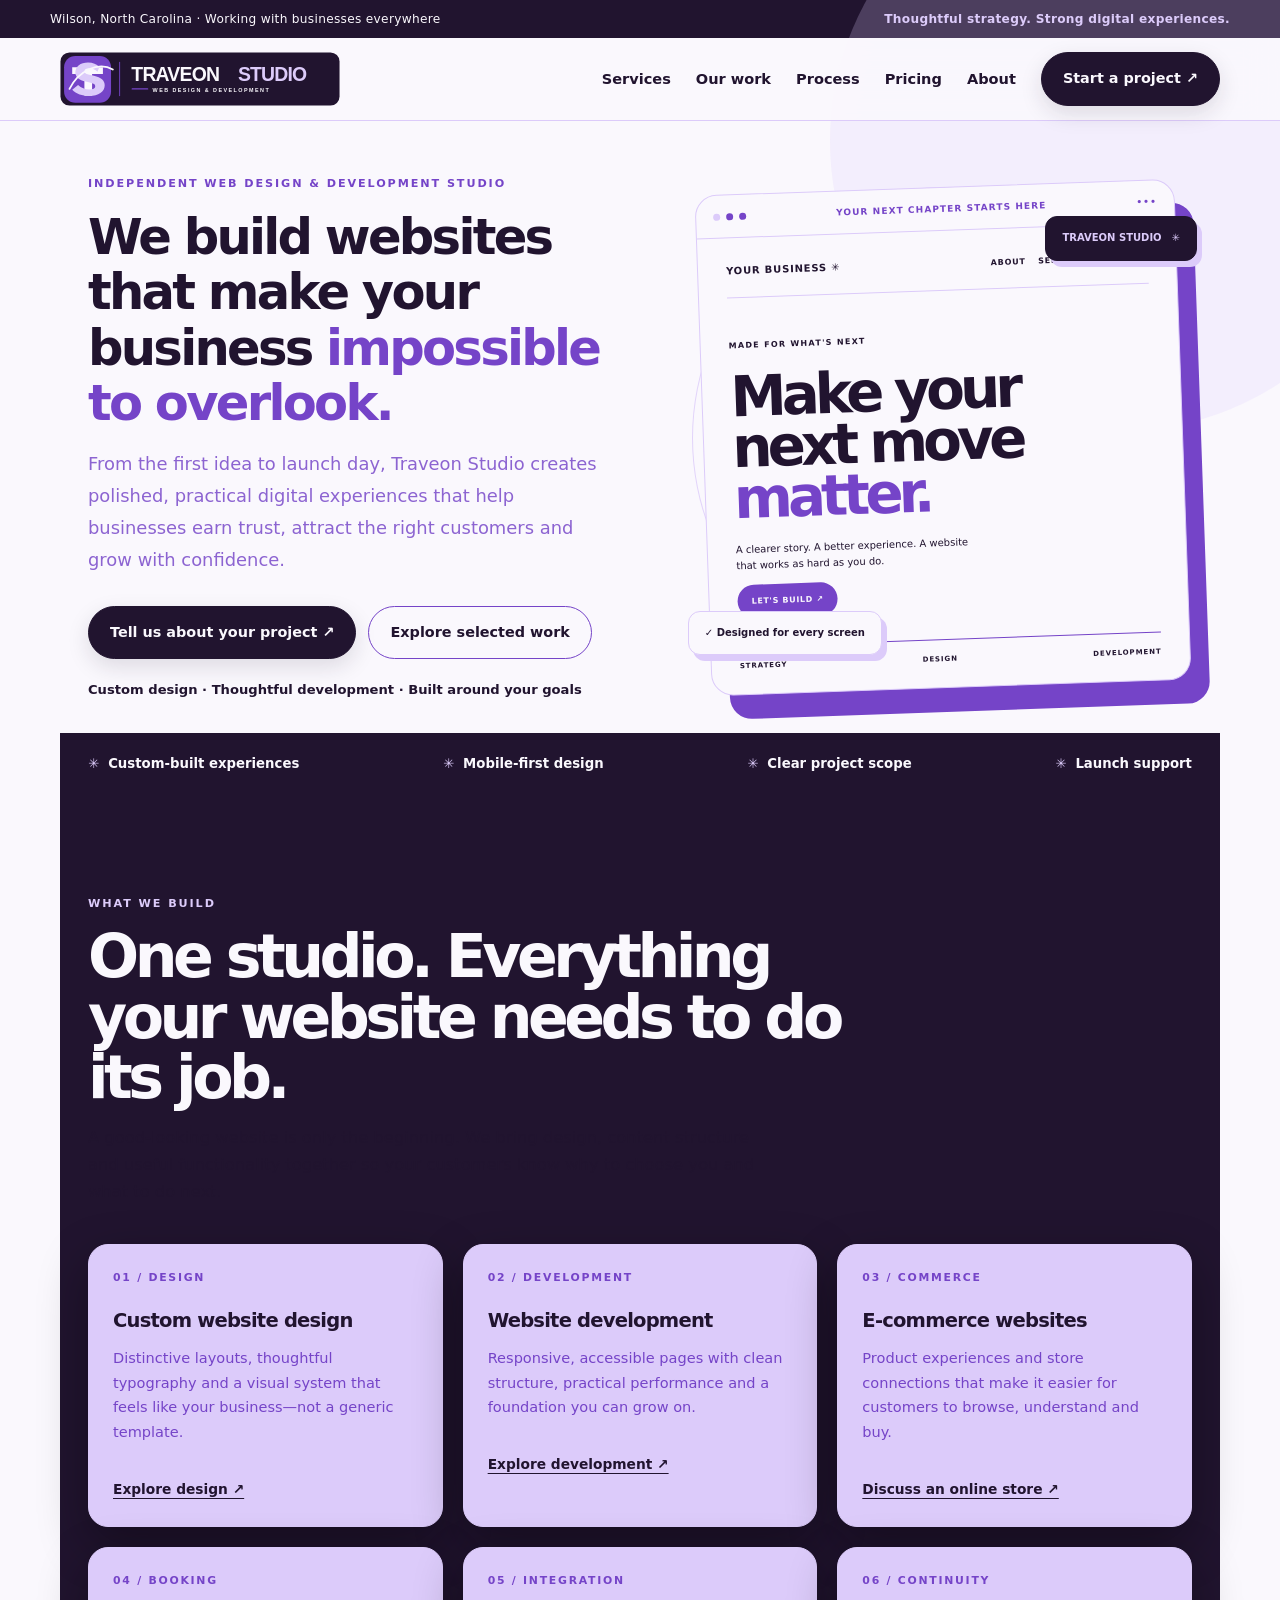
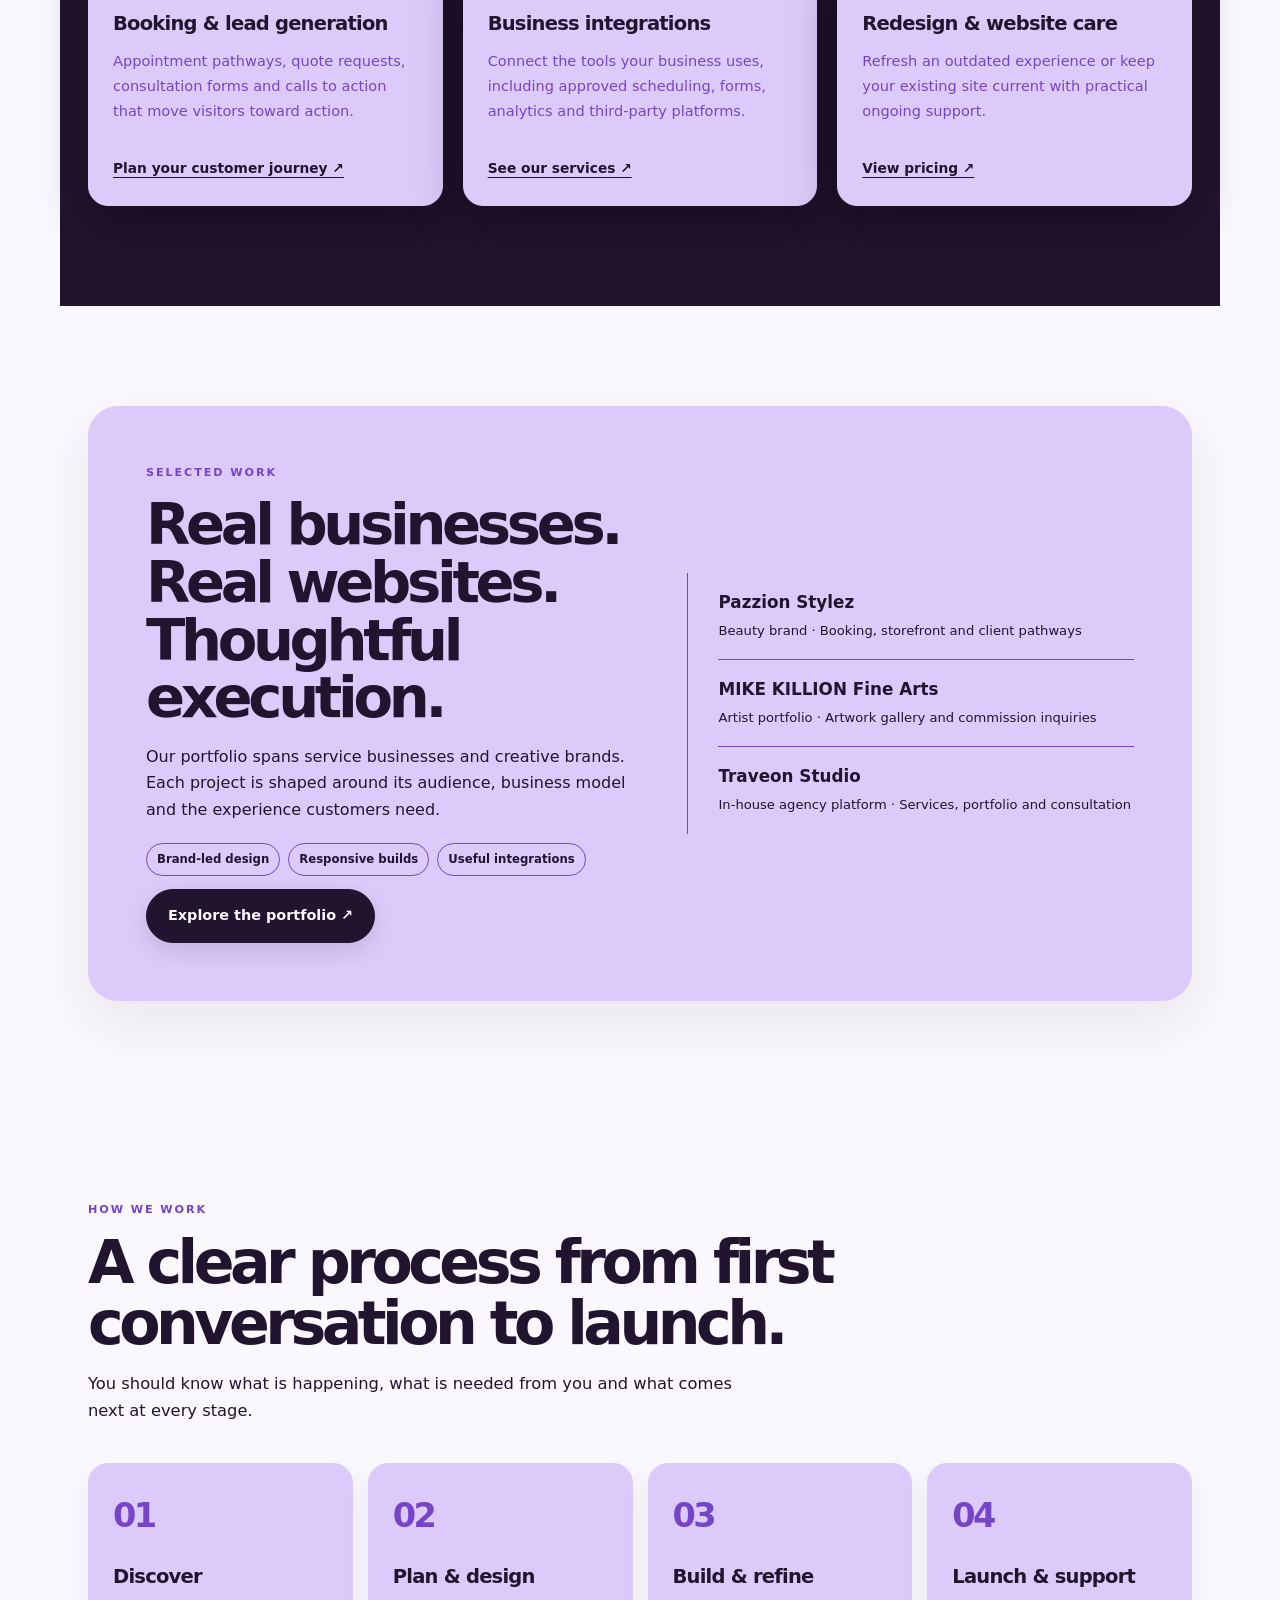
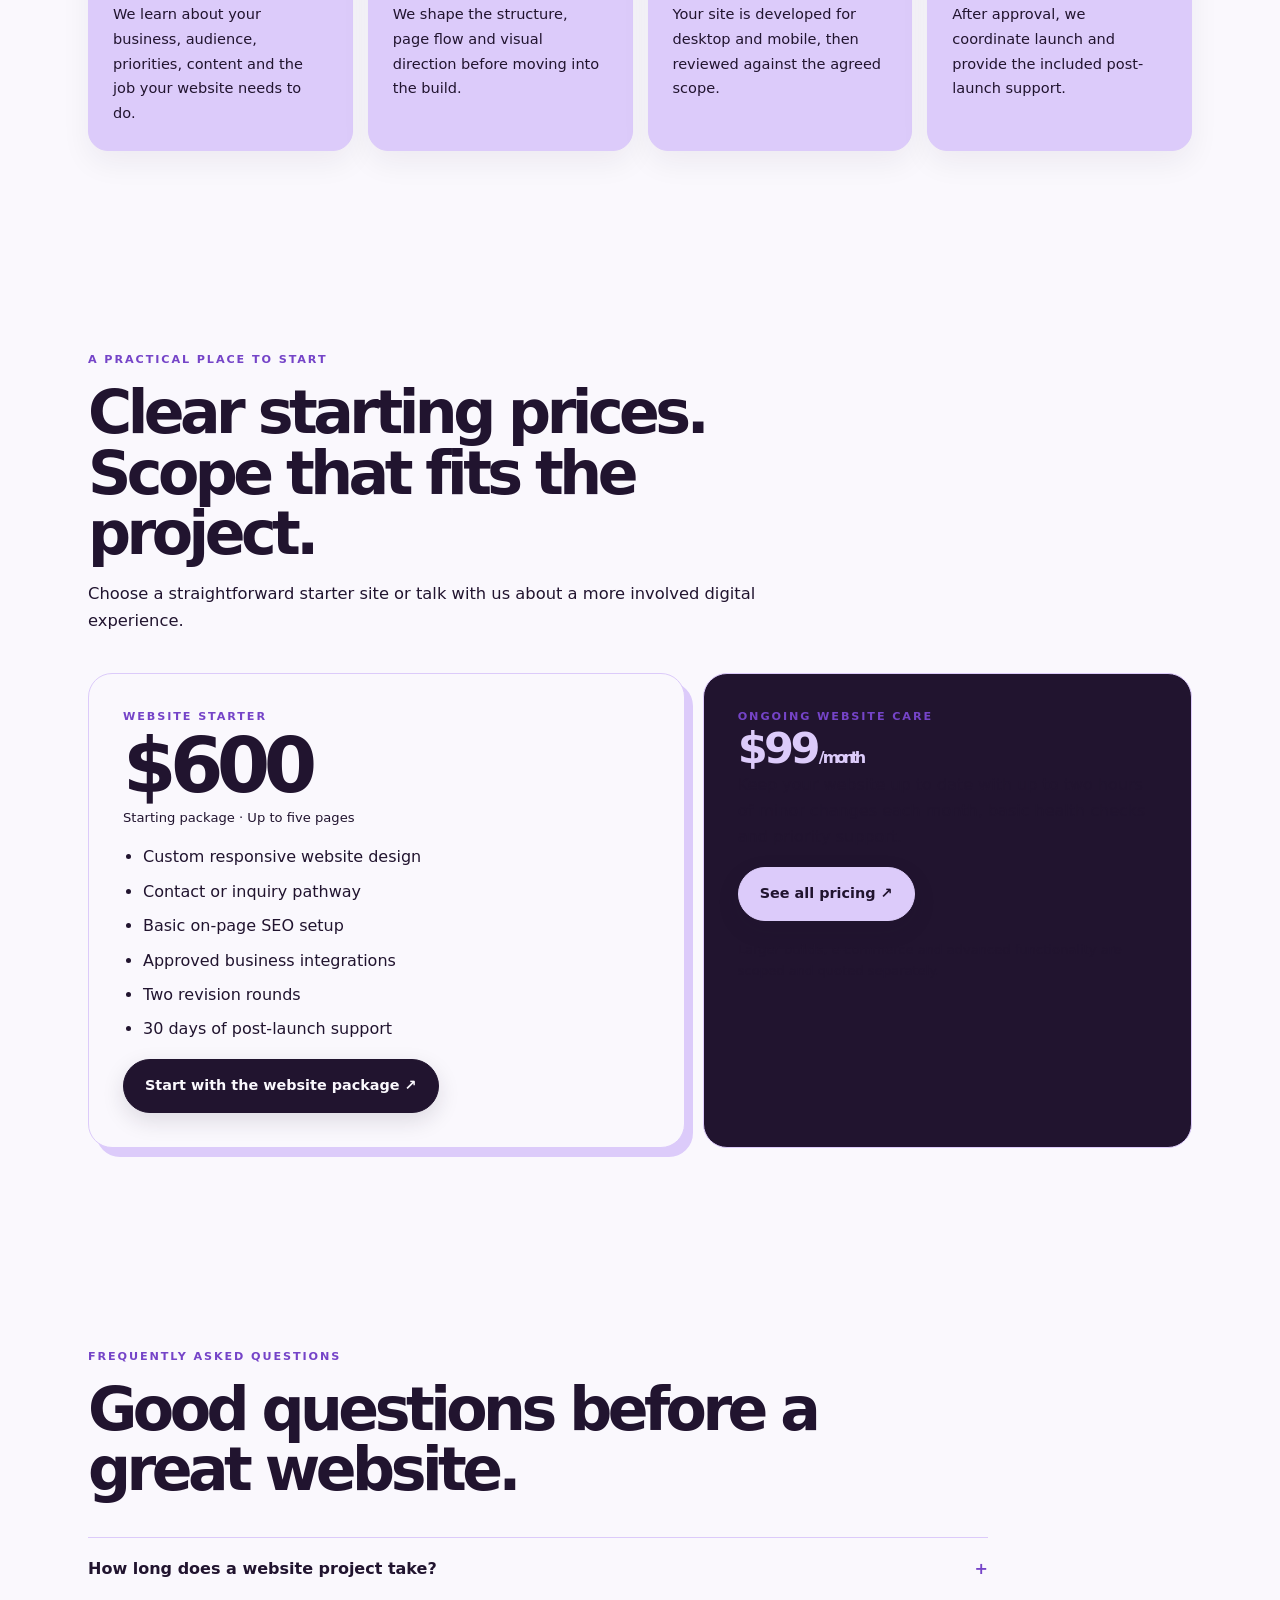
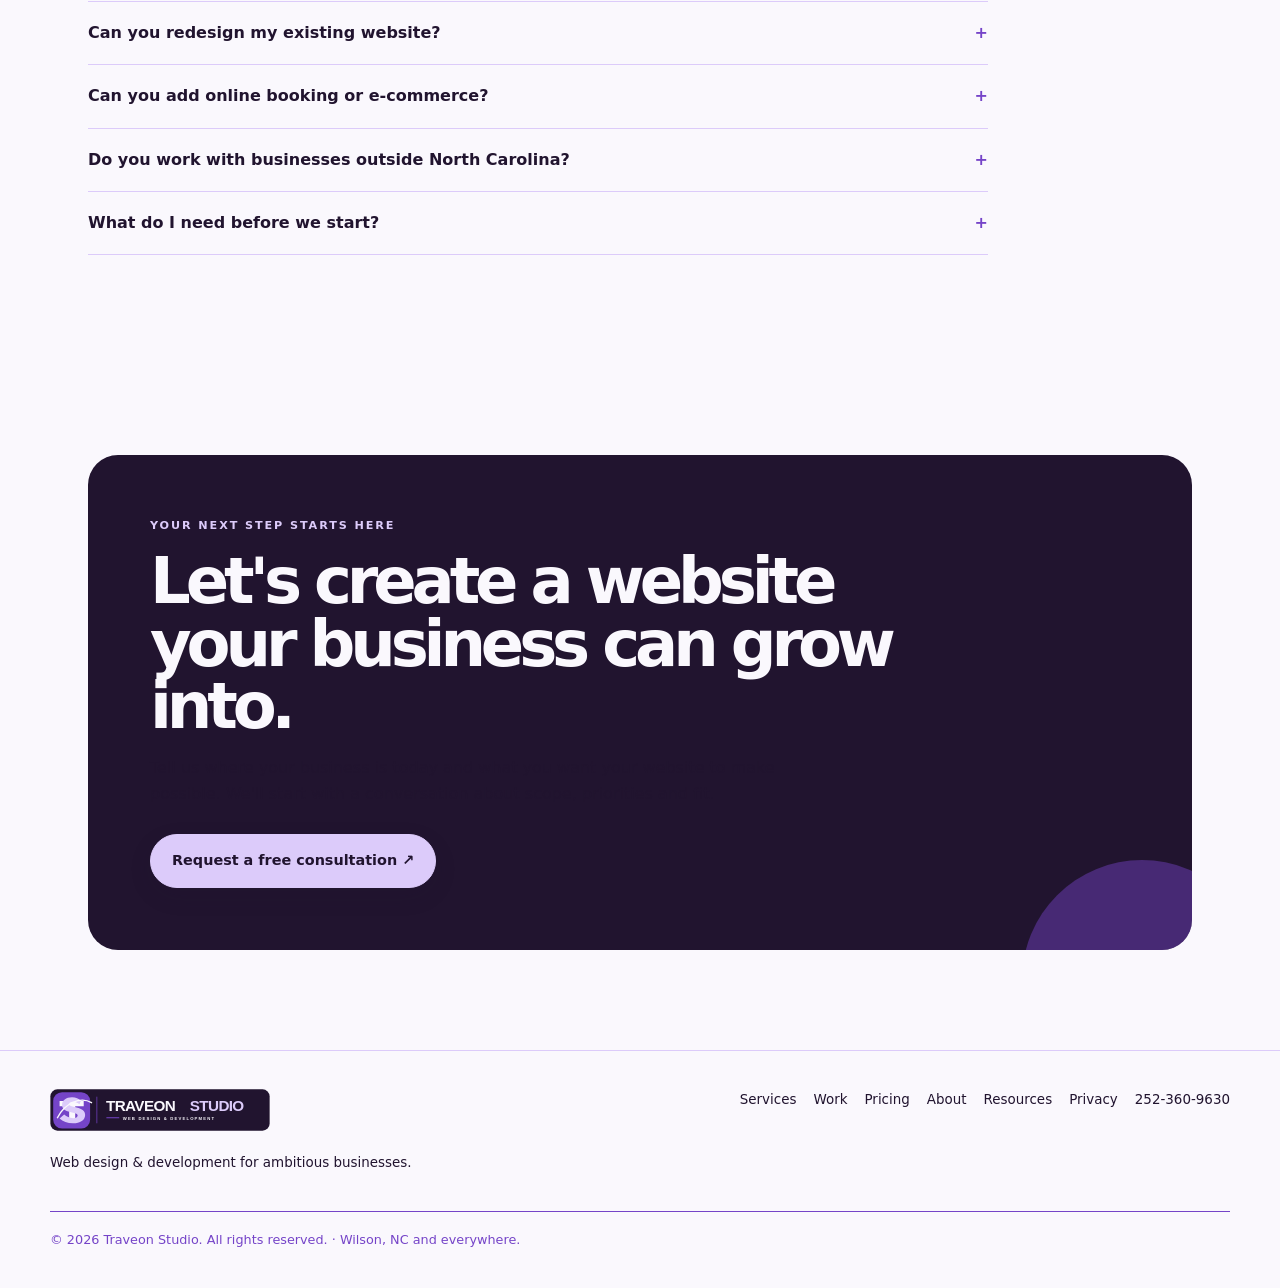
==== commit 65442bce: "Improve homepage text contrast against purple palette" ====
--- a/index.html
+++ b/index.html
@@ -124,6 +124,11 @@
 @media(max-width:950px){.hero{padding:68px 0}.visual{min-height:470px}}
 @media(max-width:700px){.hero{padding:50px 0}.hero h1{font-size:clamp(3.15rem,13vw,4.7rem)}section{padding:70px 0}.visual{min-height:365px}.cards{gap:15px}.card{box-shadow:0 10px 25px rgba(33,20,47,.07),4px 5px 0 var(--lime)}}
 
+
+/* Homepage text contrast repair */
+body,main p,.lead,.microproof,.mock-body p,.mock-foot{color:#21142F!important}
+.card p,.services .section-head p{color:#21142F!important}
+
 </style>
 </head>
 <body>
--- a/assets/traveon-studio.css
+++ b/assets/traveon-studio.css
@@ -138,3 +138,43 @@
 footer p,footer a{color:#A5B1C4!important}
 main .notice{background:#192B47!important;color:#D8E2F5!important}
 .skip{background:#141F30!important;color:#fff!important}
+
+
+/* Traveon Studio — unified four-color purple brand palette */
+:root{color-scheme:light;--ts-ink:#21142F;--ts-muted:#7544C8;--ts-paper:#FAF8FD;--ts-card:#FAF8FD;--ts-line:#DCCBFA;--ts-green:#7544C8;--ts-lime:#DCCBFA;--ts-dark:#21142F}
+html,body{background:#FAF8FD!important;color:#21142F!important}
+header{background:rgba(250,248,253,.94)!important;border-color:#DCCBFA!important}
+header nav a,header .brand,h1,h2,h3,h4{color:#21142F!important}
+main,main p,main li,main label,main small,.muted{color:#7544C8}
+.eyebrow,main a:not(.btn),footer a{color:#7544C8!important}
+.card,article,.resource-card,main .card,main section.card{background:#FAF8FD!important;color:#21142F!important;border-color:#DCCBFA!important}
+.btn,button.btn{background:#21142F!important;border-color:#21142F!important;color:#FAF8FD!important}
+.btn:hover,button.btn:hover{background:#7544C8!important;border-color:#7544C8!important}
+.btn.light,.btn.outline{background:transparent!important;color:#21142F!important;border-color:#7544C8!important}
+input,select,textarea,.field input,.field select,.field textarea{background:#FAF8FD!important;color:#21142F!important;border-color:#DCCBFA!important}
+input:focus,select:focus,textarea:focus{outline-color:#7544C8!important}
+:focus-visible{outline-color:#7544C8!important}
+footer{background:#FAF8FD!important;border-color:#DCCBFA!important;color:#7544C8!important}
+footer p,footer a{color:#7544C8!important}
+main .notice{background:#DCCBFA!important;color:#21142F!important}
+.skip{background:#DCCBFA!important;color:#21142F!important}
+
+
+/* Contrast repair: keep text and surfaces visually distinct */
+:root{color-scheme:light;--ts-ink:#21142F;--ts-muted:#21142F;--ts-paper:#FAF8FD;--ts-card:#DCCBFA;--ts-line:#DCCBFA;--ts-green:#7544C8;--ts-lime:#DCCBFA;--ts-dark:#21142F}
+html,body{background:#FAF8FD!important;color:#21142F!important}
+body,main,main p,main li,main label,main small,.muted,footer,footer p{color:#21142F!important}
+h1,h2,h3,h4,header nav a,header .brand{color:#21142F!important}
+main .lead,main .eyebrow,main a:not(.btn),.eyebrow{color:#7544C8!important}
+main .card,article,.resource-card,main section.card{background:#DCCBFA!important;color:#21142F!important;border-color:#DCCBFA!important}
+main .card p,main .card li,main .card h2,main .card h3{color:#21142F!important}
+header{background:rgba(250,248,253,.96)!important;border-bottom:1px solid #DCCBFA!important}
+.btn,button.btn{background:#21142F!important;border-color:#21142F!important;color:#FAF8FD!important}
+.btn:hover,button.btn:hover{background:#7544C8!important;border-color:#7544C8!important;color:#FAF8FD!important}
+.btn.light,.btn.outline{background:#FAF8FD!important;color:#21142F!important;border-color:#7544C8!important}
+input,select,textarea,.field input,.field select,.field textarea{background:#FAF8FD!important;color:#21142F!important;border-color:#7544C8!important}
+input::placeholder,textarea::placeholder{color:#21142F!important;opacity:.72}
+footer{background:#DCCBFA!important;border-top-color:#DCCBFA!important}
+footer p,footer a{color:#21142F!important}
+main .notice{background:#DCCBFA!important;color:#21142F!important}
+.skip{background:#DCCBFA!important;color:#21142F!important}
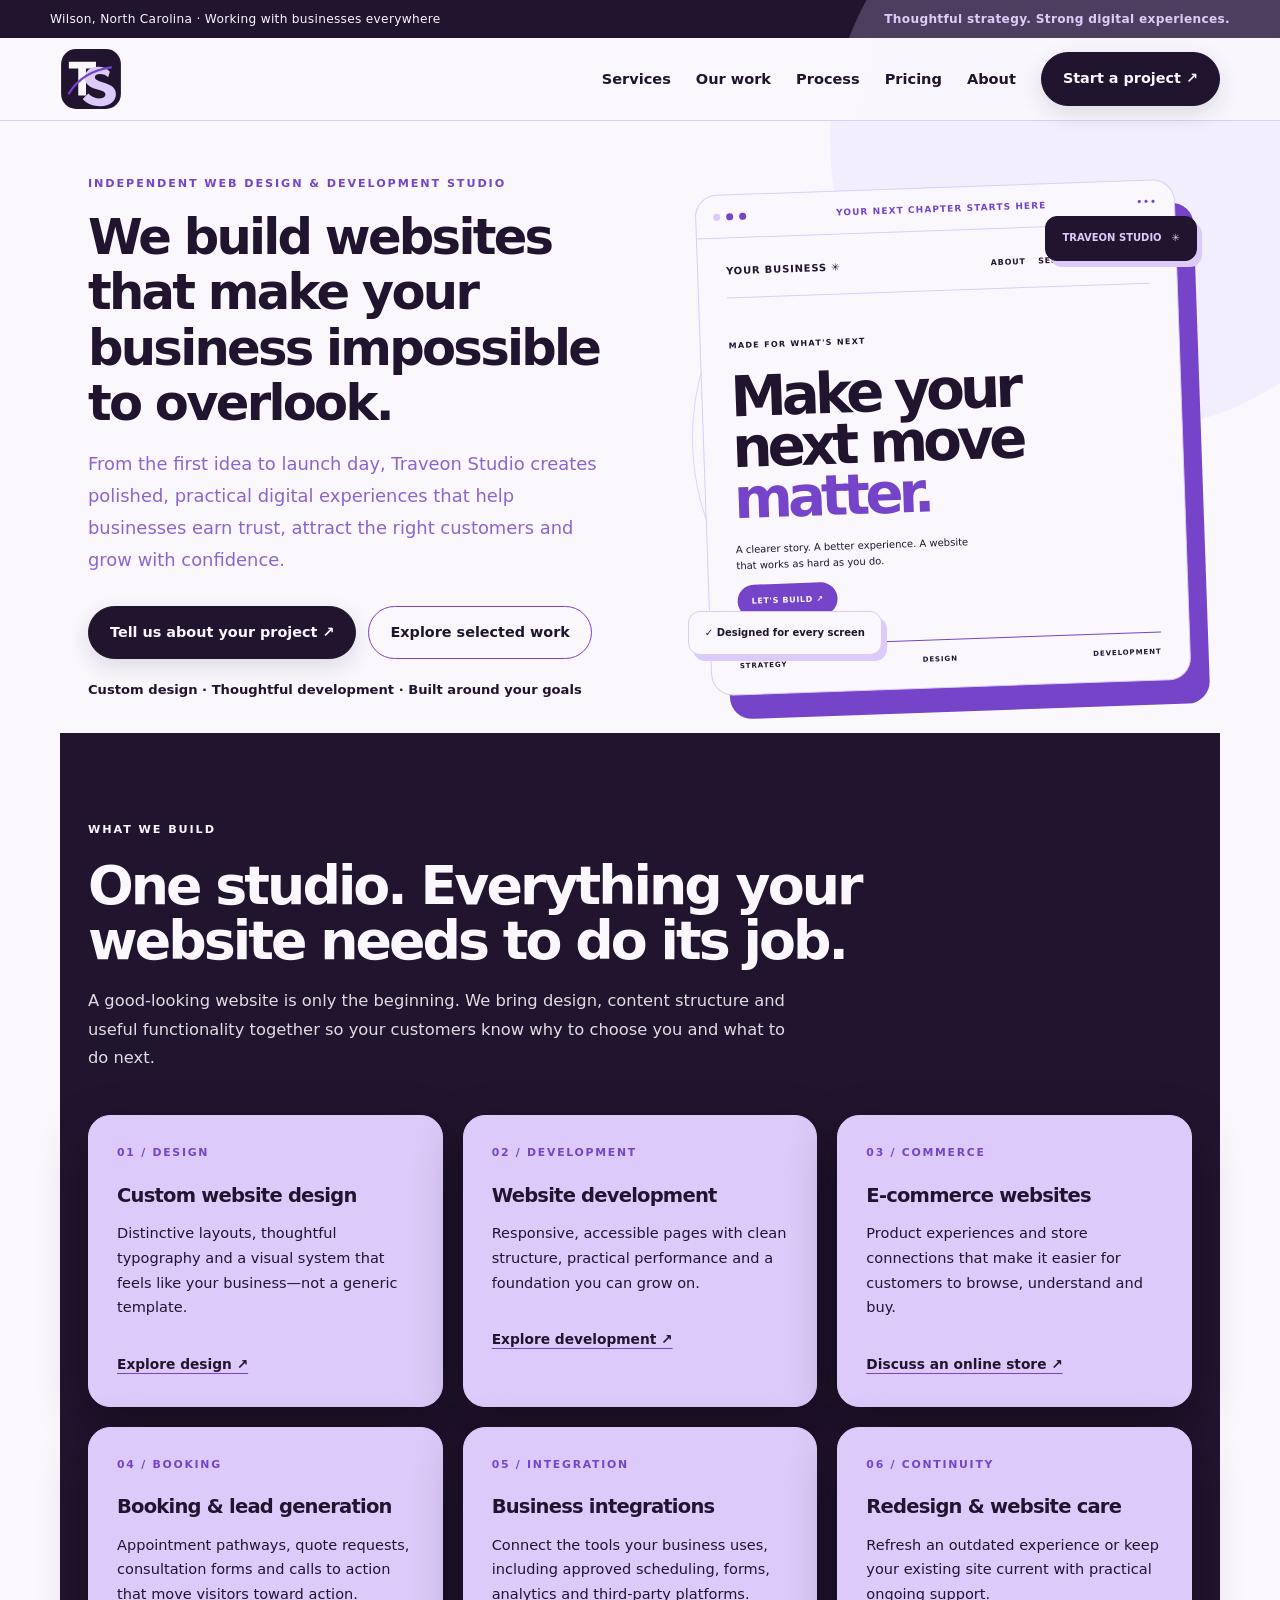
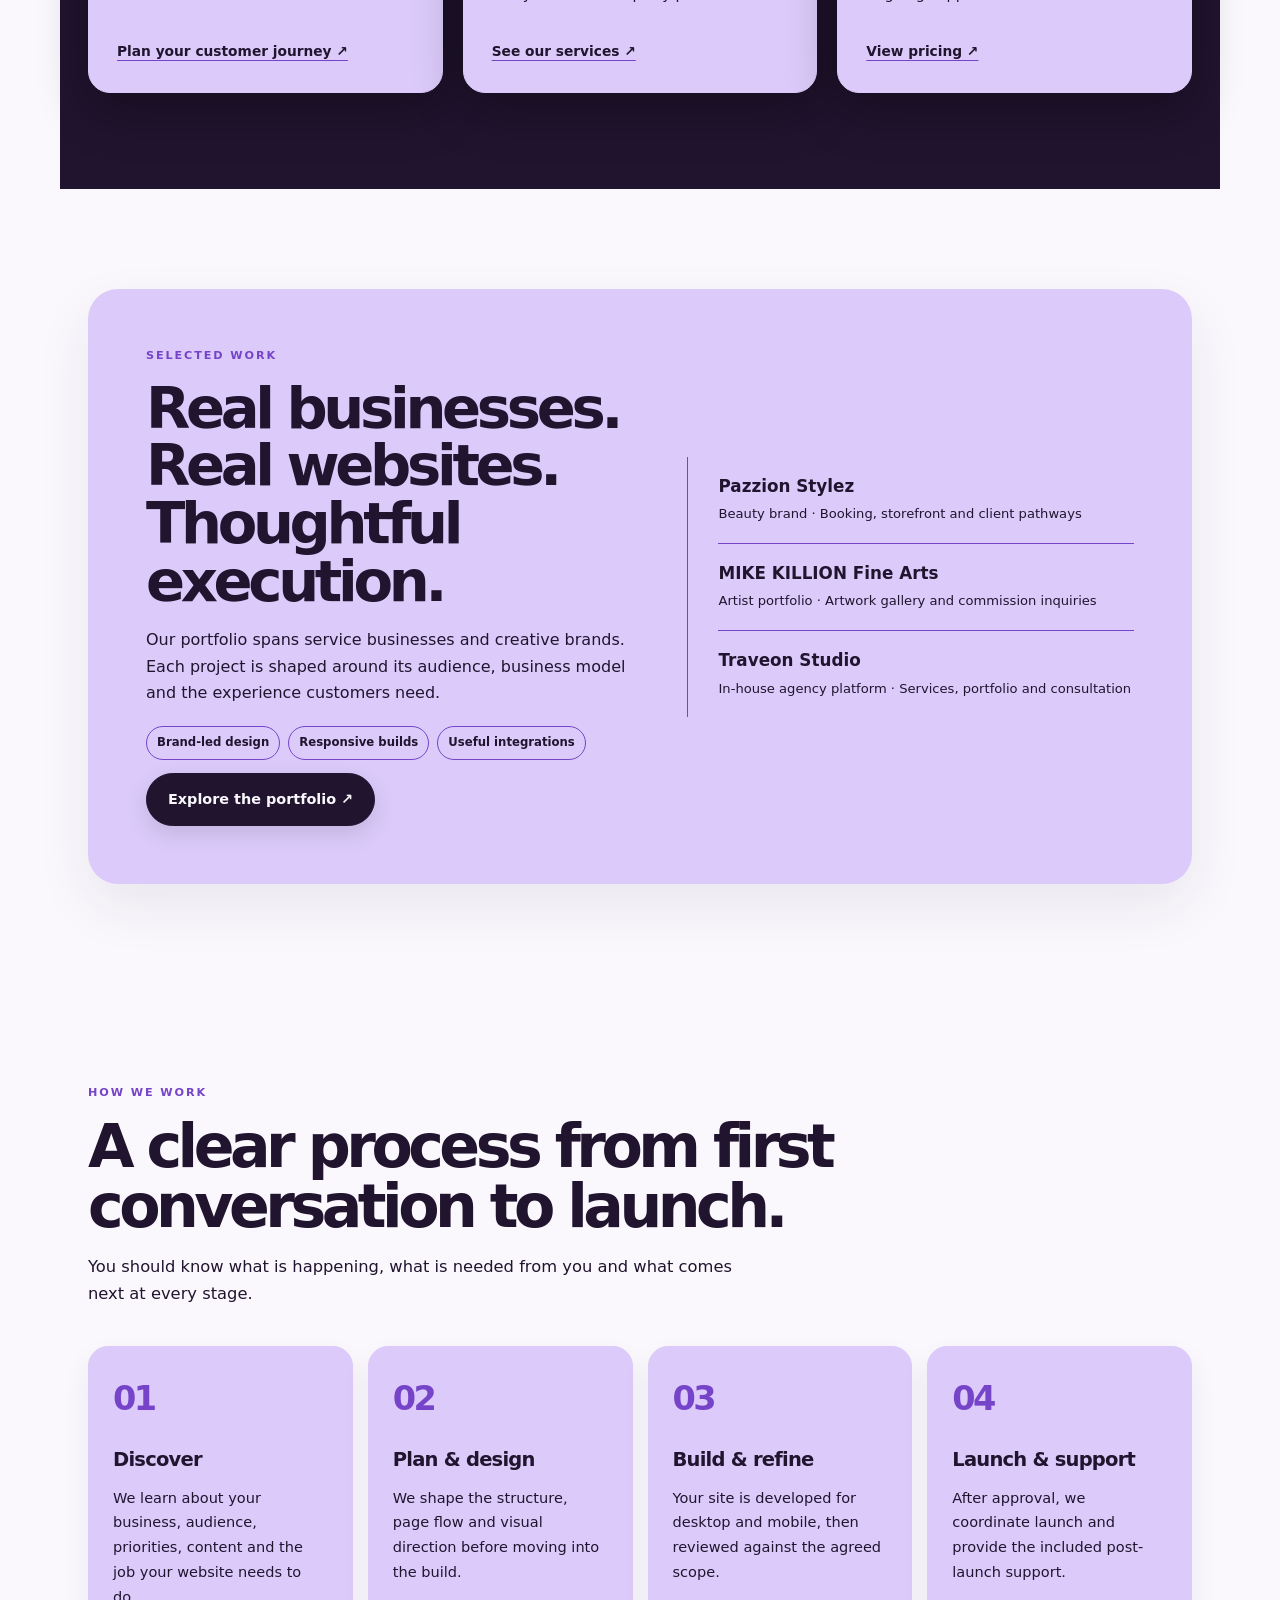
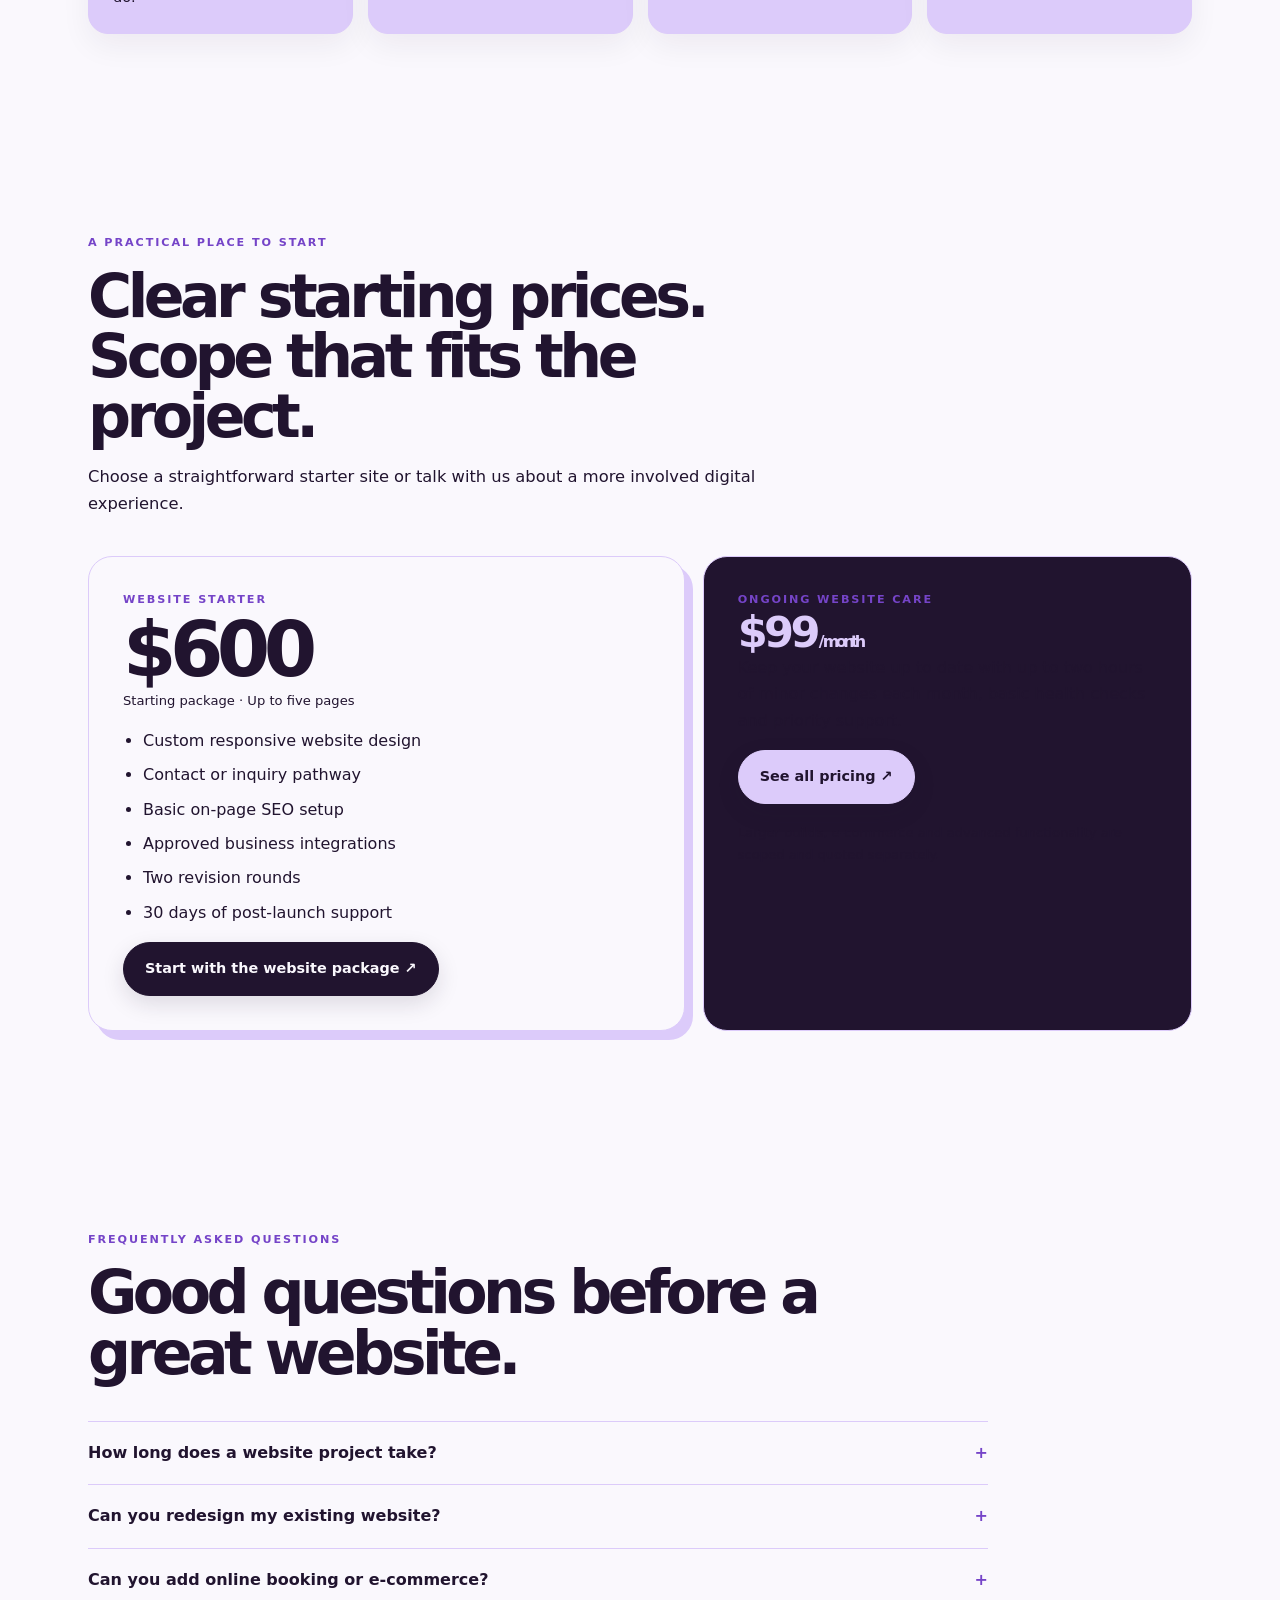
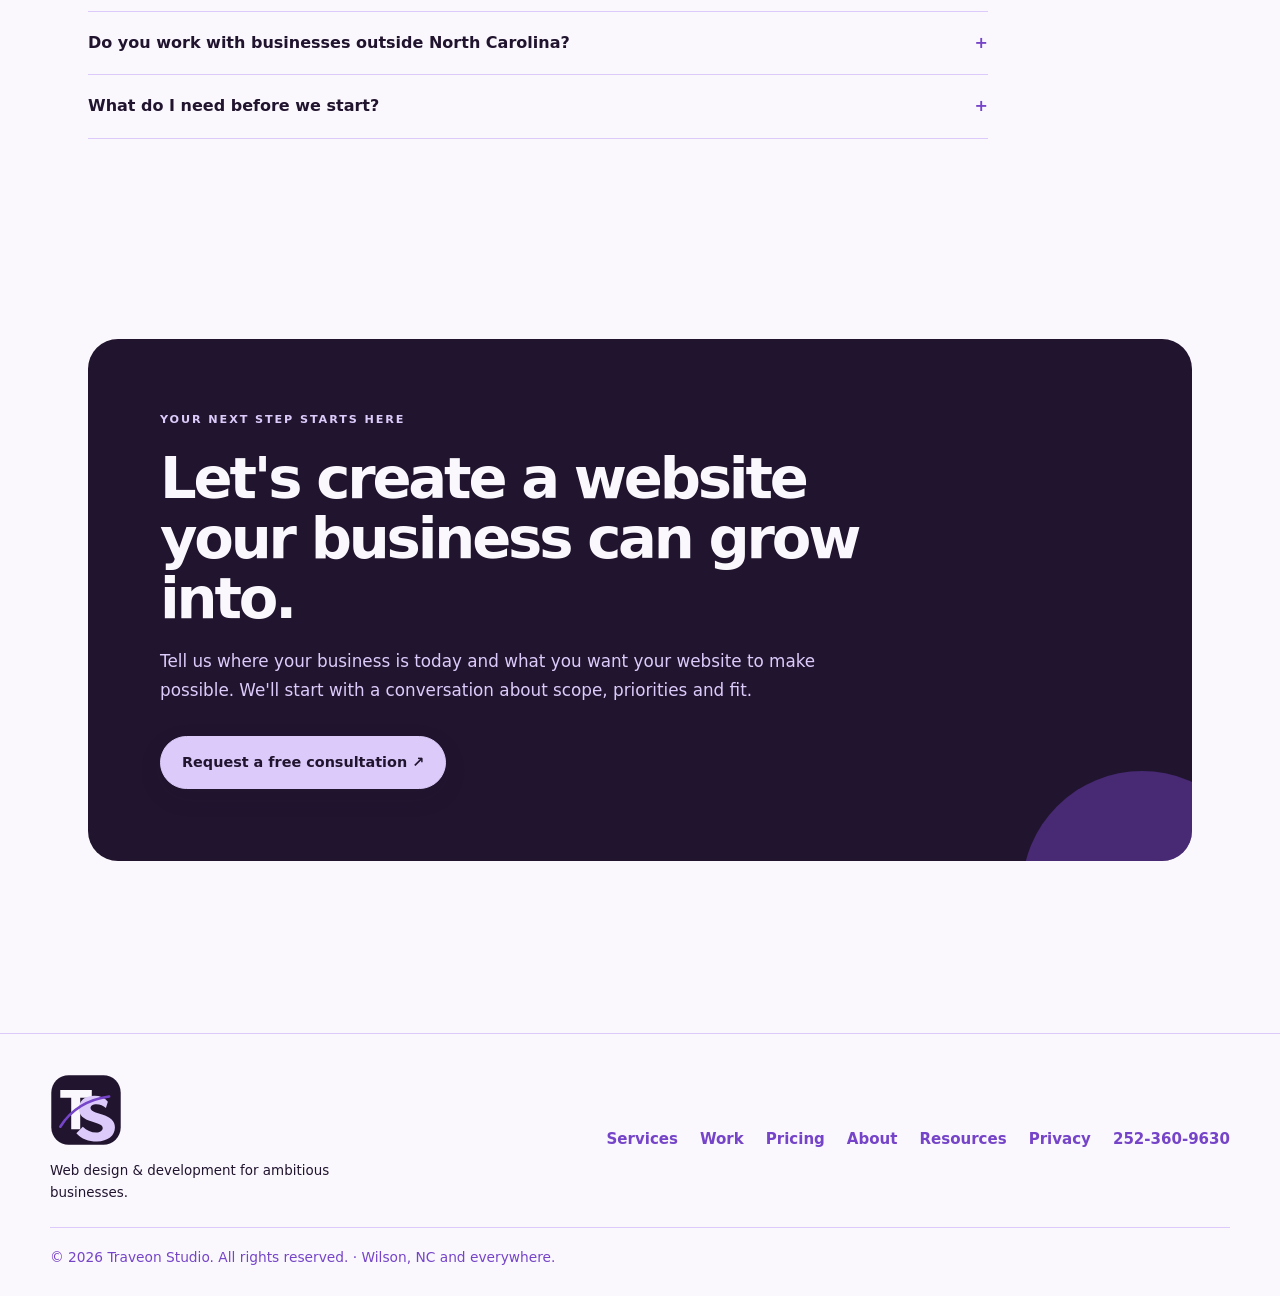
==== commit 6171b886: "Remove redundant trustbar copy above services" ====
--- a/index.html
+++ b/index.html
@@ -138,7 +138,7 @@
 <main id="main">
 <section class="hero"><div class="wrap hero-grid"><div><div class="eyebrow">Independent web design & development studio</div><h1>We build websites that make your business <em>impossible to overlook.</em></h1><p class="lead">From the first idea to launch day, Traveon Studio creates polished, practical digital experiences that help businesses earn trust, attract the right customers and grow with confidence.</p><div class="actions"><a class="btn" href="/contact/">Tell us about your project ↗</a><a class="btn outline" href="/work/">Explore selected work</a></div><div class="microproof">Custom design · Thoughtful development · Built around your goals</div></div>
 <div class="visual" aria-label="Illustration of a custom business website"><div class="orbit"></div><div class="browser"><div class="browser-top"><span class="dots"><i></i><i></i><i></i></span><span>YOUR NEXT CHAPTER STARTS HERE</span><span>•••</span></div><div class="mock"><div class="mock-nav"><span>YOUR BUSINESS ✳</span><small>ABOUT　 SERVICES　 CONTACT</small></div><div class="mock-body"><small>MADE FOR WHAT'S NEXT</small><strong>Make your<br>next move<br><em>matter.</em></strong><p>A clearer story. A better experience. A website that works as hard as you do.</p><span class="mock-cta">LET'S BUILD ↗</span></div><div class="mock-foot"><span>STRATEGY</span><span>DESIGN</span><span>DEVELOPMENT</span></div></div></div><div class="float one">✓ Designed for every screen</div><div class="float two">TRAVEON STUDIO　✳</div></div></div></section>
-<div class="trustbar"><div class="wrap trust"><span>Custom-built experiences</span><span>Mobile-first design</span><span>Clear project scope</span><span>Launch support</span></div></div>
+
 <section class="services" id="services"><div class="wrap"><div class="section-head"><div class="eyebrow">What we build</div><h2>One studio. Everything your website needs to do its job.</h2><p>A good-looking website is only the beginning. We bring design, content structure and useful functionality together so your customers know why to choose you and what to do next.</p></div><div class="cards">
 <article class="card"><div class="index">01 / DESIGN</div><h3>Custom website design</h3><p>Distinctive layouts, thoughtful typography and a visual system that feels like your business—not a generic template.</p><a href="/services/">Explore design ↗</a></article>
 <article class="card"><div class="index">02 / DEVELOPMENT</div><h3>Website development</h3><p>Responsive, accessible pages with clean structure, practical performance and a foundation you can grow on.</p><a href="/services/">Explore development ↗</a></article>
--- a/assets/traveon-studio.css
+++ b/assets/traveon-studio.css
@@ -178,3 +178,243 @@
 footer p,footer a{color:#21142F!important}
 main .notice{background:#DCCBFA!important;color:#21142F!important}
 .skip{background:#DCCBFA!important;color:#21142F!important}
+
+
+/* Footer layout repair — consistent across every page */
+footer{
+  display:block!important;
+  margin-top:64px!important;
+  padding:54px 0 34px!important;
+  background:#FAF8FD!important;
+  border-top:2px solid #DCCBFA!important;
+  color:#21142F!important;
+}
+footer .foot{
+  display:grid!important;
+  grid-template-columns:minmax(230px,1fr) minmax(320px,1.4fr)!important;
+  align-items:start!important;
+  gap:28px 56px!important;
+}
+footer .foot>div:first-child{min-width:0}
+footer .foot .brand{display:inline-flex!important;align-items:center!important;margin-bottom:16px!important}
+footer .foot .brand img{display:block!important;width:230px!important;max-width:100%!important;height:auto!important;max-height:none!important}
+footer .foot .small,footer .foot p{color:#21142F!important;margin:8px 0!important;line-height:1.7}
+footer .footlinks{
+  display:flex!important;
+  flex-wrap:wrap!important;
+  align-items:center!important;
+  justify-content:flex-start!important;
+  gap:12px 24px!important;
+  padding-top:12px!important;
+}
+footer .footlinks a{
+  display:inline-block!important;
+  color:#7544C8!important;
+  text-decoration:none!important;
+  font-size:.94rem!important;
+  font-weight:700!important;
+  line-height:1.5!important;
+  white-space:nowrap!important;
+}
+footer .footlinks a:hover{text-decoration:underline!important;text-underline-offset:4px!important}
+footer .footer-bottom{
+  grid-column:1/-1!important;
+  display:flex!important;
+  justify-content:space-between!important;
+  align-items:center!important;
+  flex-wrap:wrap!important;
+  gap:8px 24px!important;
+  padding-top:22px!important;
+  margin-top:8px!important;
+  border-top:1px solid #DCCBFA!important;
+}
+footer .footer-bottom p{margin:0!important;font-size:.85rem!important}
+main{padding-bottom:24px!important}
+@media(max-width:760px){
+  footer{margin-top:44px!important;padding:38px 0 26px!important}
+  footer .foot{grid-template-columns:1fr!important;gap:18px!important}
+  footer .footlinks{gap:12px 18px!important;padding-top:0!important}
+  footer .footer-bottom{grid-column:auto!important;display:block!important;padding-top:18px!important}
+  footer .footer-bottom p+p{margin-top:8px!important}
+}
+
+
+/* Final heading contrast correction across all pages */
+main h1,main h2,main h3,main h4,
+main#main>h1,main#main>h2,main#main>h3,
+main .hero h1,main .hero h2{
+  color:#21142F!important;
+  opacity:1!important;
+  -webkit-text-fill-color:#21142F!important;
+}
+main>h1,main#main>h1{
+  color:#21142F!important;
+  opacity:1!important;
+  text-shadow:none!important;
+}
+
+
+/* Compact TS-only header mark */
+header .brand{display:inline-flex!important;align-items:center!important;justify-content:center!important;flex:0 0 auto!important}
+header .brand img{display:block!important;width:62px!important;height:62px!important;max-width:62px!important;max-height:62px!important;object-fit:contain!important}
+@media(max-width:850px){header .brand img{width:58px!important;height:58px!important;max-width:58px!important;max-height:58px!important}}
+@media(max-width:560px){header .brand img{width:52px!important;height:52px!important;max-width:52px!important;max-height:52px!important}}
+
+
+/* Services section contrast and spacing repair */
+.services{
+  background:#21142F!important;
+  color:#FAF8FD!important;
+  padding:88px 0 96px!important;
+}
+.services .section-head,
+.services .section-head h2,
+.services .section-head p,
+.services .section-head .eyebrow{
+  color:#FAF8FD!important;
+  opacity:1!important;
+  -webkit-text-fill-color:#FAF8FD!important;
+}
+.services .section-head{max-width:820px!important;margin:0 auto 42px 0!important}
+.services .section-head h2{
+  font-size:clamp(2.25rem,4.2vw,3.7rem)!important;
+  line-height:1.04!important;
+  letter-spacing:-.055em!important;
+  margin:18px 0!important;
+}
+.services .section-head p{max-width:700px!important;line-height:1.75!important;opacity:.88!important}
+.services .cards{display:grid!important;grid-template-columns:repeat(3,minmax(0,1fr))!important;gap:20px!important}
+.services .cards .card{
+  background:#DCCBFA!important;
+  color:#21142F!important;
+  border:1px solid #DCCBFA!important;
+  border-radius:22px!important;
+  padding:28px!important;
+  min-width:0!important;
+}
+.services .cards .card h3,
+.services .cards .card p,
+.services .cards .card .index,
+.services .cards .card a{
+  color:#21142F!important;
+  -webkit-text-fill-color:#21142F!important;
+  opacity:1!important;
+}
+.services .cards .card .index{color:#7544C8!important;-webkit-text-fill-color:#7544C8!important}
+.services .cards .card a{font-weight:800!important;text-decoration-color:#7544C8!important}
+@media(max-width:850px){.services{padding:68px 0!important}.services .cards{grid-template-columns:repeat(2,minmax(0,1fr))!important}}
+@media(max-width:560px){.services{padding:54px 0!important}.services .section-head{margin-bottom:28px!important}.services .cards{grid-template-columns:1fr!important}}
+
+
+/* Homepage final CTA: restore visible headline and supporting copy */
+.cta{
+  position:relative!important;
+  isolation:isolate!important;
+  overflow:hidden!important;
+  min-height:360px!important;
+  padding:clamp(36px,6vw,72px)!important;
+  display:flex!important;
+  flex-direction:column!important;
+  align-items:flex-start!important;
+  justify-content:center!important;
+  gap:18px!important;
+  background:#21142F!important;
+  color:#FAF8FD!important;
+}
+.cta .eyebrow{
+  display:block!important;
+  color:#DCCBFA!important;
+  -webkit-text-fill-color:#DCCBFA!important;
+  opacity:1!important;
+  margin:0 0 2px!important;
+}
+.cta h2,.cta h2 *,
+main .cta h2{
+  display:block!important;
+  max-width:780px!important;
+  margin:0!important;
+  color:#FAF8FD!important;
+  -webkit-text-fill-color:#FAF8FD!important;
+  opacity:1!important;
+  font-size:clamp(2.2rem,4.5vw,4.2rem)!important;
+  line-height:1.04!important;
+  letter-spacing:-.055em!important;
+  text-shadow:none!important;
+}
+.cta p,.cta p *{
+  display:block!important;
+  max-width:680px!important;
+  margin:0 0 8px!important;
+  color:#DCCBFA!important;
+  -webkit-text-fill-color:#DCCBFA!important;
+  opacity:1!important;
+  font-size:1.05rem!important;
+  line-height:1.75!important;
+}
+.cta .btn{
+  display:inline-flex!important;
+  align-self:flex-start!important;
+  margin-top:4px!important;
+  background:#DCCBFA!important;
+  border-color:#DCCBFA!important;
+  color:#21142F!important;
+  -webkit-text-fill-color:#21142F!important;
+}
+.cta .btn:hover{background:#FAF8FD!important;border-color:#FAF8FD!important}
+@media(max-width:640px){.cta{min-height:0!important;padding:32px 24px!important;gap:15px!important}.cta h2{font-size:clamp(2rem,9vw,3rem)!important}}
+
+
+/* Footer correction: compact TS mark, balanced two-column layout */
+footer{padding:40px 0 28px!important;margin-top:48px!important;background:#FAF8FD!important}
+footer .foot{
+  display:grid!important;
+  grid-template-columns:minmax(180px,1fr) minmax(340px,1.5fr)!important;
+  align-items:center!important;
+  column-gap:48px!important;
+  row-gap:24px!important;
+}
+footer .foot>div:first-child>a{
+  display:inline-flex!important;
+  width:72px!important;
+  height:72px!important;
+  align-items:center!important;
+  justify-content:center!important;
+  margin:0 0 10px!important;
+}
+footer .foot>div:first-child img{
+  display:block!important;
+  width:72px!important;
+  height:72px!important;
+  max-width:72px!important;
+  max-height:72px!important;
+  object-fit:contain!important;
+}
+footer .foot>div:first-child p{
+  max-width:300px!important;
+  margin:4px 0 0!important;
+  color:#21142F!important;
+  line-height:1.6!important;
+}
+footer .footlinks{
+  display:flex!important;
+  flex-wrap:wrap!important;
+  align-items:center!important;
+  justify-content:flex-end!important;
+  gap:14px 22px!important;
+  padding:0!important;
+}
+footer .footnote{
+  grid-column:1/-1!important;
+  border-top:1px solid #DCCBFA!important;
+  padding-top:18px!important;
+  margin:0!important;
+  color:#7544C8!important;
+  font-size:.86rem!important;
+  line-height:1.6!important;
+}
+@media(max-width:760px){
+  footer{padding:32px 0 24px!important;margin-top:36px!important}
+  footer .foot{grid-template-columns:1fr!important;gap:18px!important}
+  footer .footlinks{justify-content:flex-start!important;gap:12px 18px!important}
+  footer .footnote{grid-column:auto!important}
+}
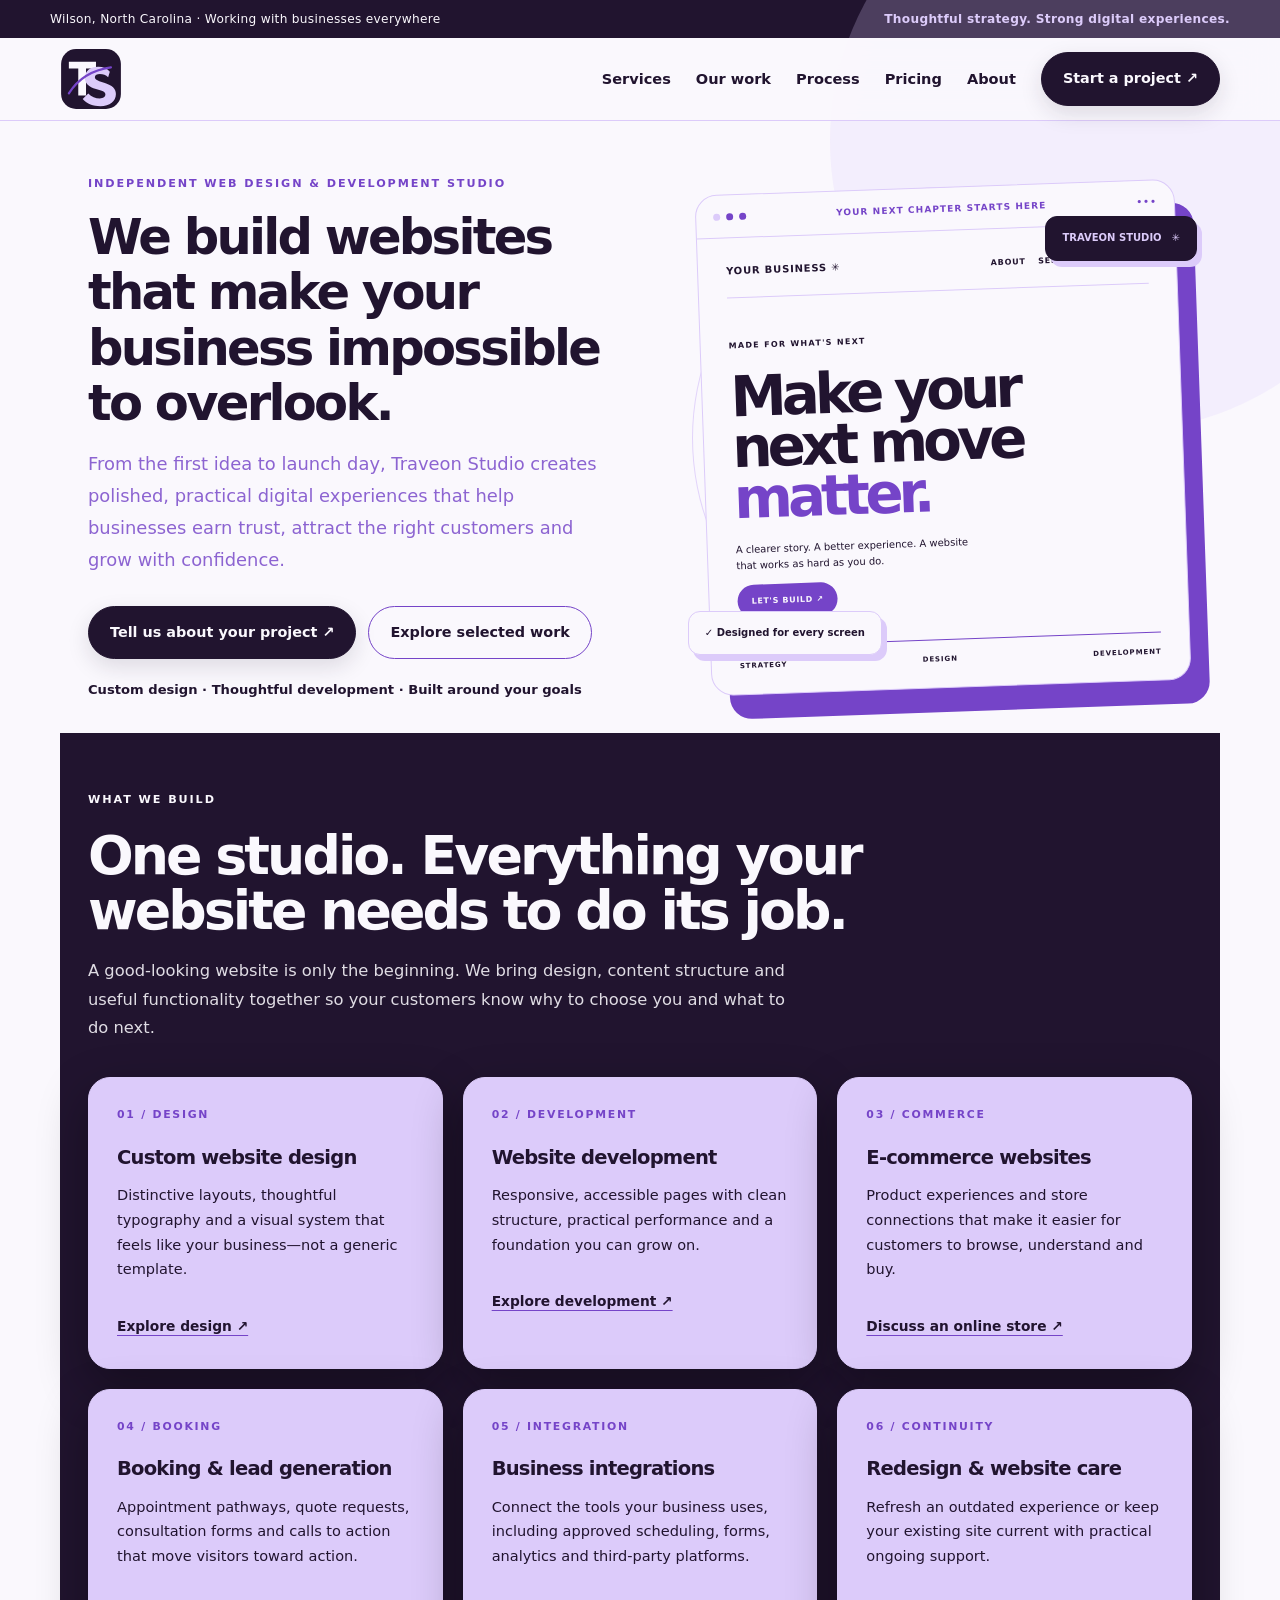
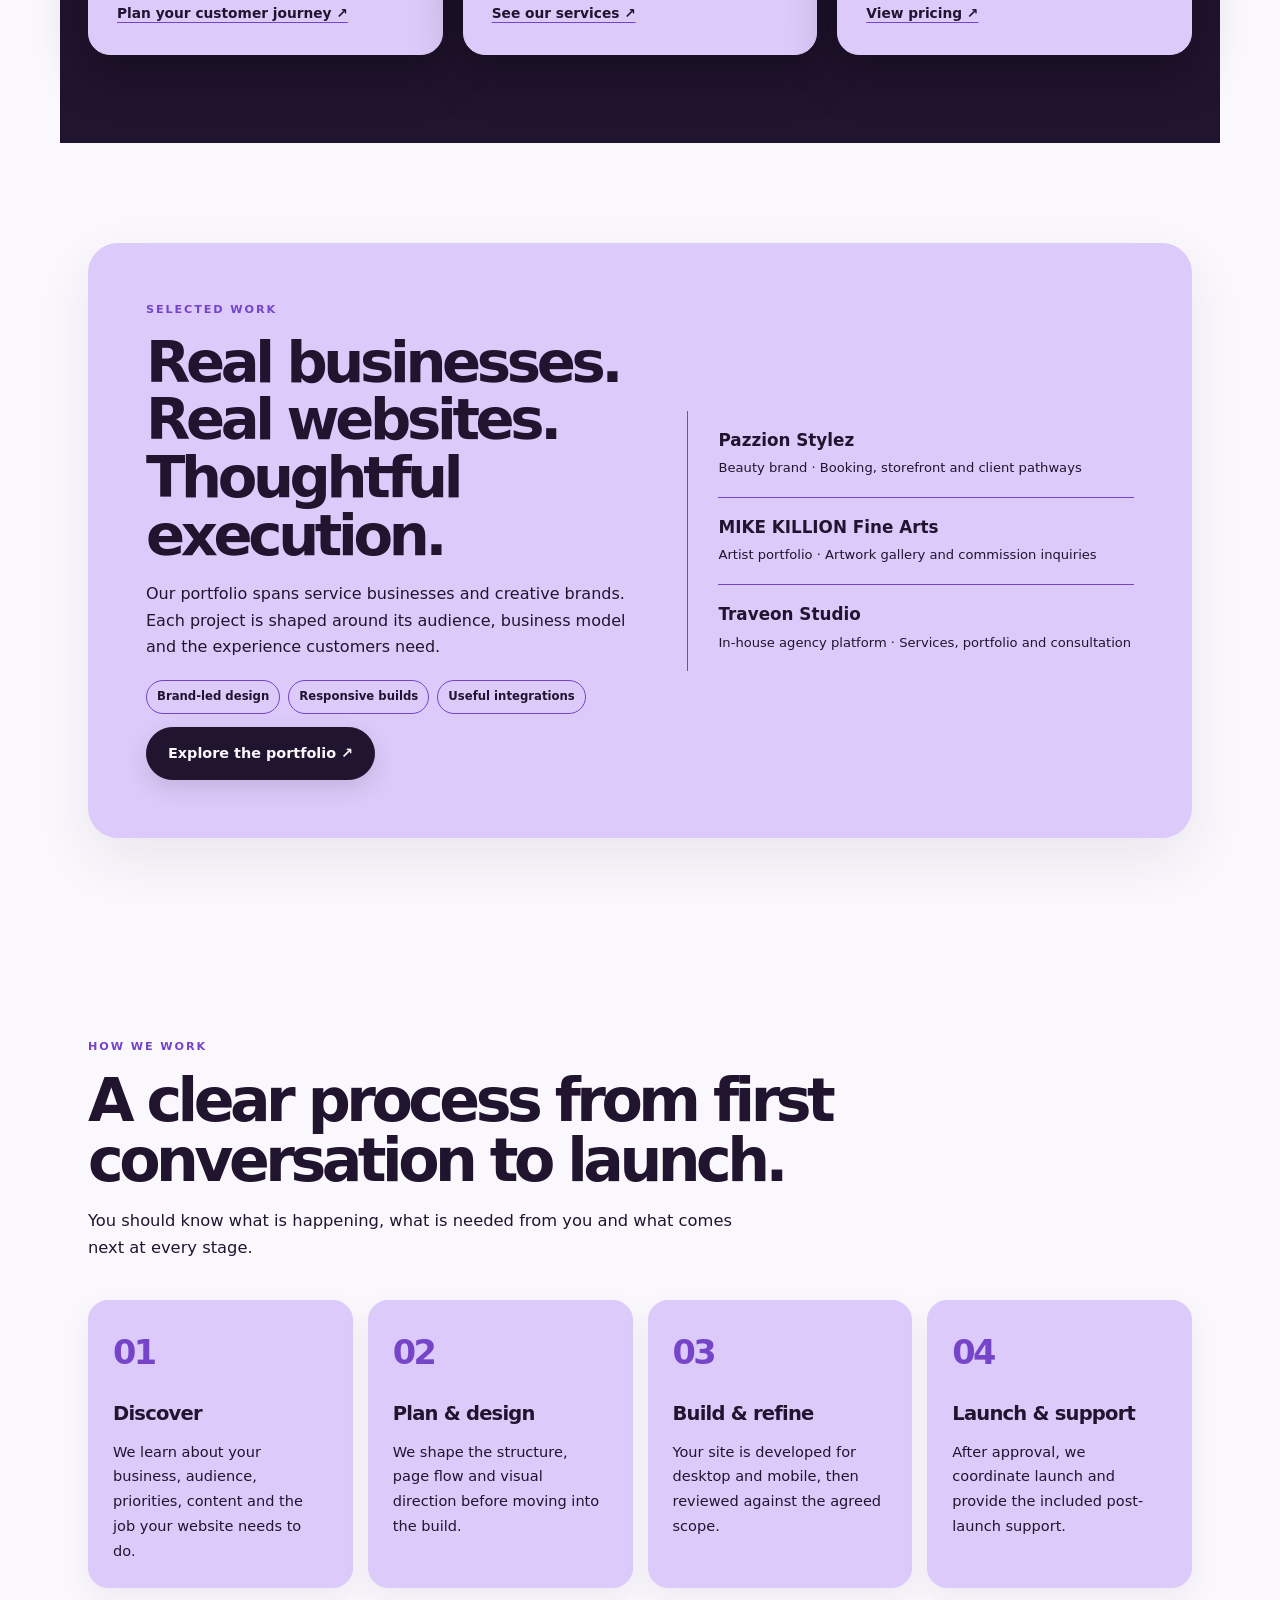
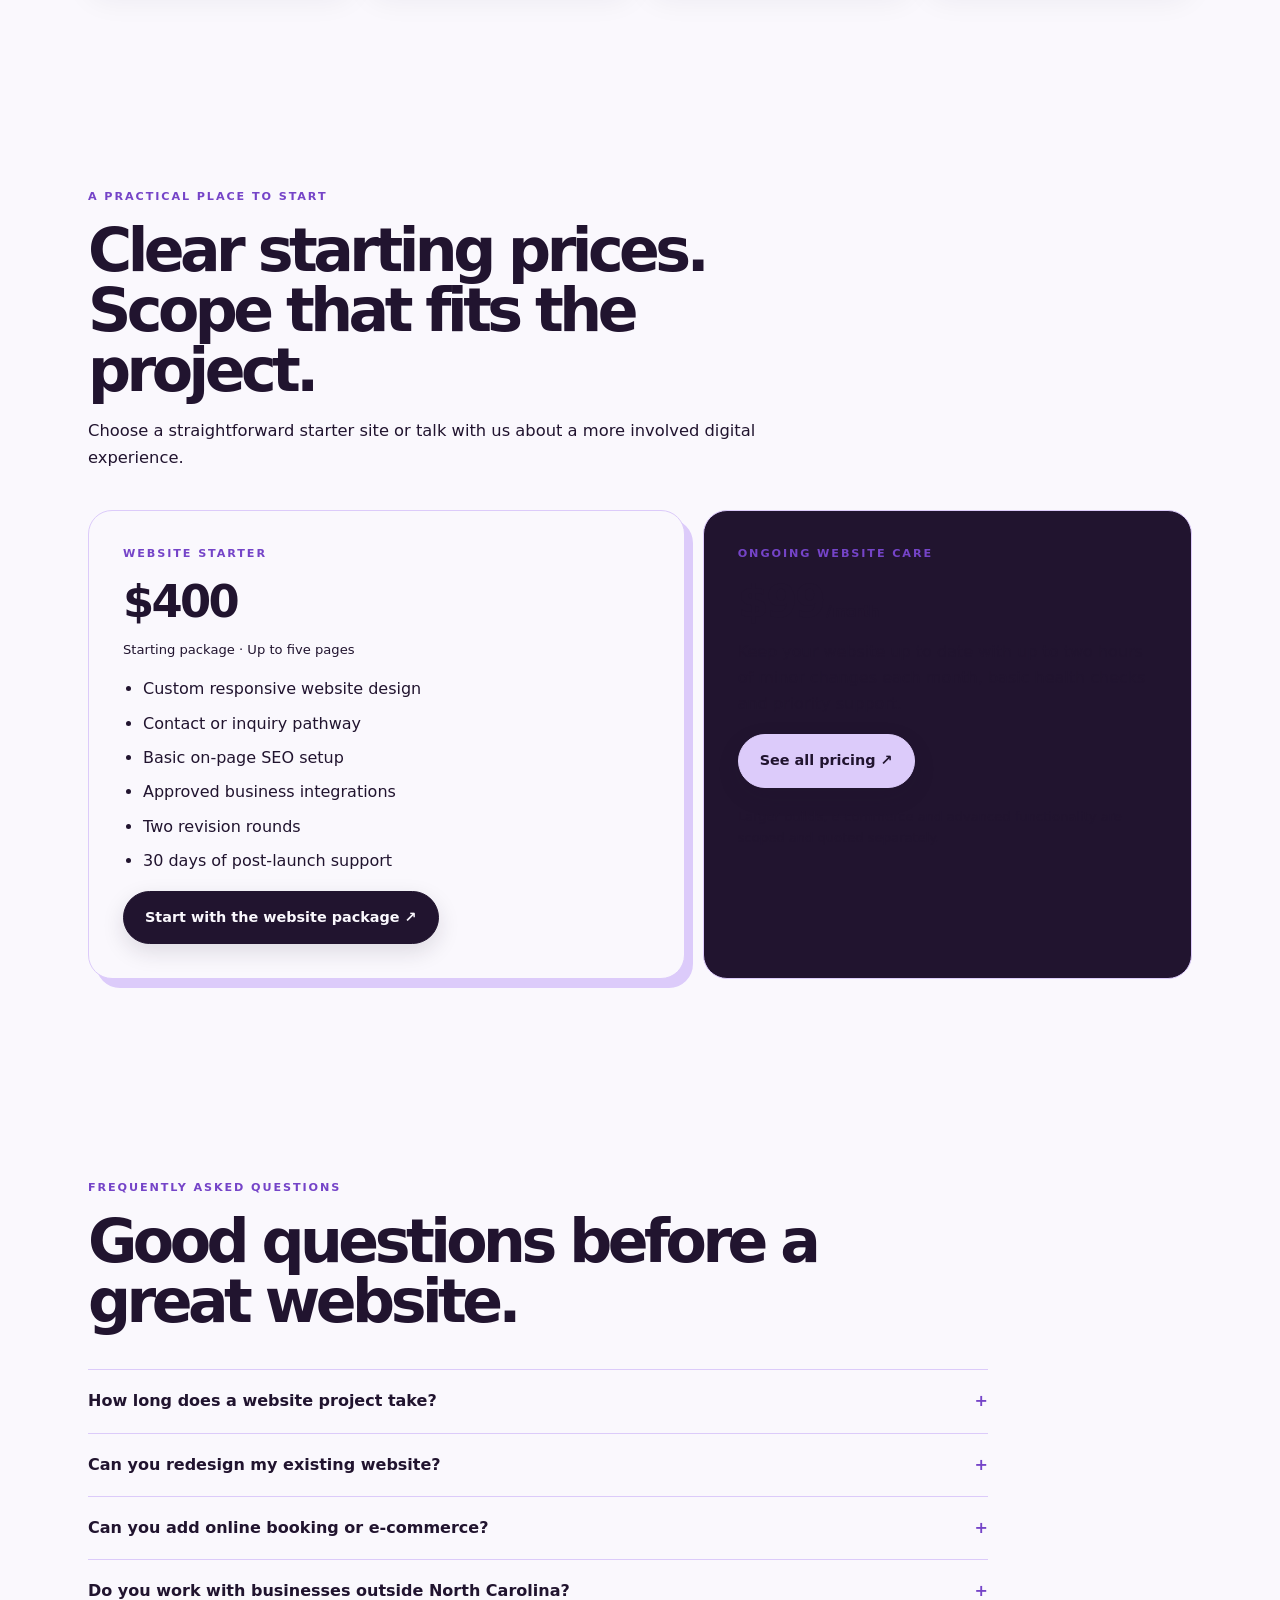
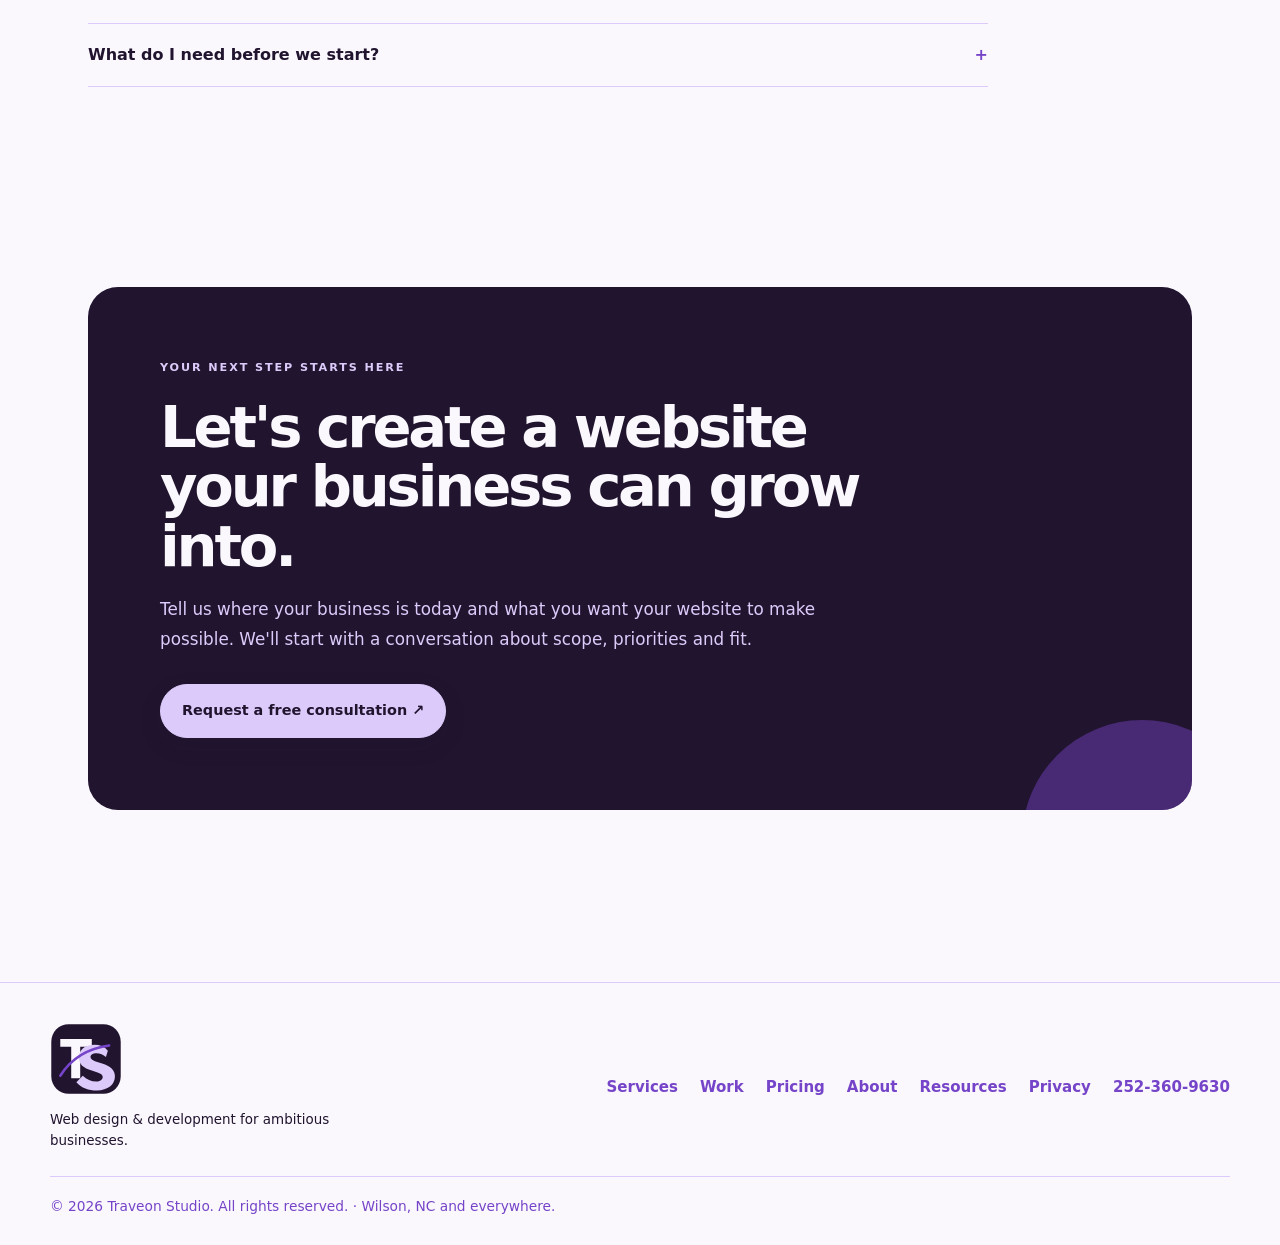
==== commit 721278e4: "Set website starter price to $400 consistently" ====
--- a/index.html
+++ b/index.html
@@ -154,7 +154,7 @@
 <article class="card"><div class="number">03</div><h3>Build & refine</h3><p>Your site is developed for desktop and mobile, then reviewed against the agreed scope.</p></article>
 <article class="card"><div class="number">04</div><h3>Launch & support</h3><p>After approval, we coordinate launch and provide the included post-launch support.</p></article>
 </div></div></section>
-<section class="pricing" id="pricing"><div class="wrap"><div class="section-head"><div class="eyebrow">A practical place to start</div><h2>Clear starting prices. Scope that fits the project.</h2><p>Choose a straightforward starter site or talk with us about a more involved digital experience.</p></div><div class="pricing-grid"><div class="price-main"><div class="eyebrow">Website starter</div><div class="price">$600</div><p class="note">Starting package · Up to five pages</p><ul><li>Custom responsive website design</li><li>Contact or inquiry pathway</li><li>Basic on-page SEO setup</li><li>Approved business integrations</li><li>Two revision rounds</li><li>30 days of post-launch support</li></ul><a class="btn" href="/contact/">Start with the website package ↗</a></div><aside class="price-side"><div class="eyebrow">Ongoing website care</div><div class="price">$99<span style="font-size:1rem"> / month</span></div><p>Keep your website up to date with up to two hours of minor changes each month, basic health checks and priority support.</p><a class="btn lime" href="/pricing/">See all pricing ↗</a><p class="note" style="margin-top:18px">Larger builds, e-commerce and advanced functionality are scoped and quoted separately.</p></aside></div></div></section>
+<section class="pricing" id="pricing"><div class="wrap"><div class="section-head"><div class="eyebrow">A practical place to start</div><h2>Clear starting prices. Scope that fits the project.</h2><p>Choose a straightforward starter site or talk with us about a more involved digital experience.</p></div><div class="pricing-grid"><div class="price-main"><div class="eyebrow">Website starter</div><div class="price">$400</div><p class="note">Starting package · Up to five pages</p><ul><li>Custom responsive website design</li><li>Contact or inquiry pathway</li><li>Basic on-page SEO setup</li><li>Approved business integrations</li><li>Two revision rounds</li><li>30 days of post-launch support</li></ul><a class="btn" href="/contact/">Start with the website package ↗</a></div><aside class="price-side"><div class="eyebrow">Ongoing website care</div><div class="price">$99<span style="font-size:1rem"> / month</span></div><p>Keep your website up to date with up to two hours of minor changes each month, basic health checks and priority support.</p><a class="btn lime" href="/pricing/">See all pricing ↗</a><p class="note" style="margin-top:18px">Larger builds, e-commerce and advanced functionality are scoped and quoted separately.</p></aside></div></div></section>
 <section><div class="wrap"><div class="section-head"><div class="eyebrow">Frequently asked questions</div><h2>Good questions before a great website.</h2></div><div class="faq"><details><summary>How long does a website project take?</summary><p>A standard starter website typically takes 2–4 weeks after the required content, feedback and access are received. More involved projects receive a tailored timeline.</p></details><details><summary>Can you redesign my existing website?</summary><p>Yes. We can review the current site, identify the most important improvements and propose a scope for the redesign.</p></details><details><summary>Can you add online booking or e-commerce?</summary><p>Yes. Booking systems, storefront connections and other third-party integrations can be included when the platform and requirements are confirmed. Subscription and platform fees may be separate.</p></details><details><summary>Do you work with businesses outside North Carolina?</summary><p>Yes. Traveon Studio is based in Wilson, North Carolina and works with local and remote clients.</p></details><details><summary>What do I need before we start?</summary><p>Helpful starting materials include your business details, services, preferred contact information, brand assets and any existing website or social links. We can identify remaining content needs during discovery.</p></details></div></div></section>
 <section><div class="wrap"><div class="cta"><div class="eyebrow">Your next step starts here</div><h2>Let's create a website your business can grow into.</h2><p>Tell us where your business is today and what you want your website to make possible. We'll start with a conversation about scope, priorities and fit.</p><a class="btn" href="/contact/">Request a free consultation ↗</a></div></div></section>
 </main>
--- a/assets/traveon-studio.css
+++ b/assets/traveon-studio.css
@@ -418,3 +418,39 @@
   footer .footlinks{justify-content:flex-start!important;gap:12px 18px!important}
   footer .footnote{grid-column:auto!important}
 }
+
+
+/* Remove redundant homepage trust strip and close the services gap */
+.trustbar{display:none!important;height:0!important;margin:0!important;padding:0!important}
+.services{padding-top:54px!important}
+.services .section-head{margin-top:0!important}
+@media(max-width:850px){.services{padding-top:46px!important}}
+@media(max-width:560px){.services{padding-top:36px!important}}
+
+
+/* Remove the four-item trust strip and close the unnecessary top gap */
+.trustbar,.trust{display:none!important}
+.services{padding-top:58px!important;padding-bottom:88px!important}
+.services .section-head{margin-top:0!important;margin-bottom:34px!important}
+@media(max-width:760px){
+  .services{padding-top:42px!important;padding-bottom:60px!important}
+  .services .section-head{margin-bottom:26px!important}
+}
+
+
+/* Pricing clarity and premium price panels */
+main .price{font-size:clamp(2rem,4vw,2.8rem)!important;line-height:1.05!important;font-weight:900!important;letter-spacing:-.06em!important;color:#21142F!important;margin:14px 0!important}
+main .price-unit{font-size:.95rem!important;font-weight:700!important;letter-spacing:0!important;color:#7544C8!important}
+main .grid>.card{display:flex!important;flex-direction:column!important;align-items:flex-start!important;gap:8px!important}
+main .grid>.card .price{margin:4px 0 10px!important}
+main .grid>.card ul{padding-left:1.2rem!important;margin:6px 0 12px!important}
+main .grid>.card li{margin:5px 0!important}
+main .grid>.card>a:not(.btn){font-weight:800!important;margin-top:auto!important}
+.workbook-price{display:flex!important;justify-content:space-between!important;align-items:center!important;gap:24px!important;padding:28px 32px!important;margin:28px 0 16px!important;background:#DCCBFA!important;border:1px solid #DCCBFA!important;border-radius:24px!important;box-shadow:0 16px 40px rgba(33,20,47,.10)!important}
+.workbook-price .price-kicker{font-size:.75rem!important;letter-spacing:.14em!important;font-weight:900!important;color:#7544C8!important}
+.workbook-price .price{font-size:clamp(2.5rem,5vw,3.5rem)!important;margin:7px 0!important}
+.workbook-price p{margin:0!important;color:#21142F!important}
+.workbook-price .btn{white-space:nowrap!important}
+.pricing-note{max-width:850px!important;margin:0 0 28px!important}
+.workbook-features{margin-top:24px!important}
+@media(max-width:600px){.workbook-price{align-items:flex-start!important;flex-direction:column!important;padding:24px!important;gap:14px!important}.workbook-price .btn{white-space:normal!important}}
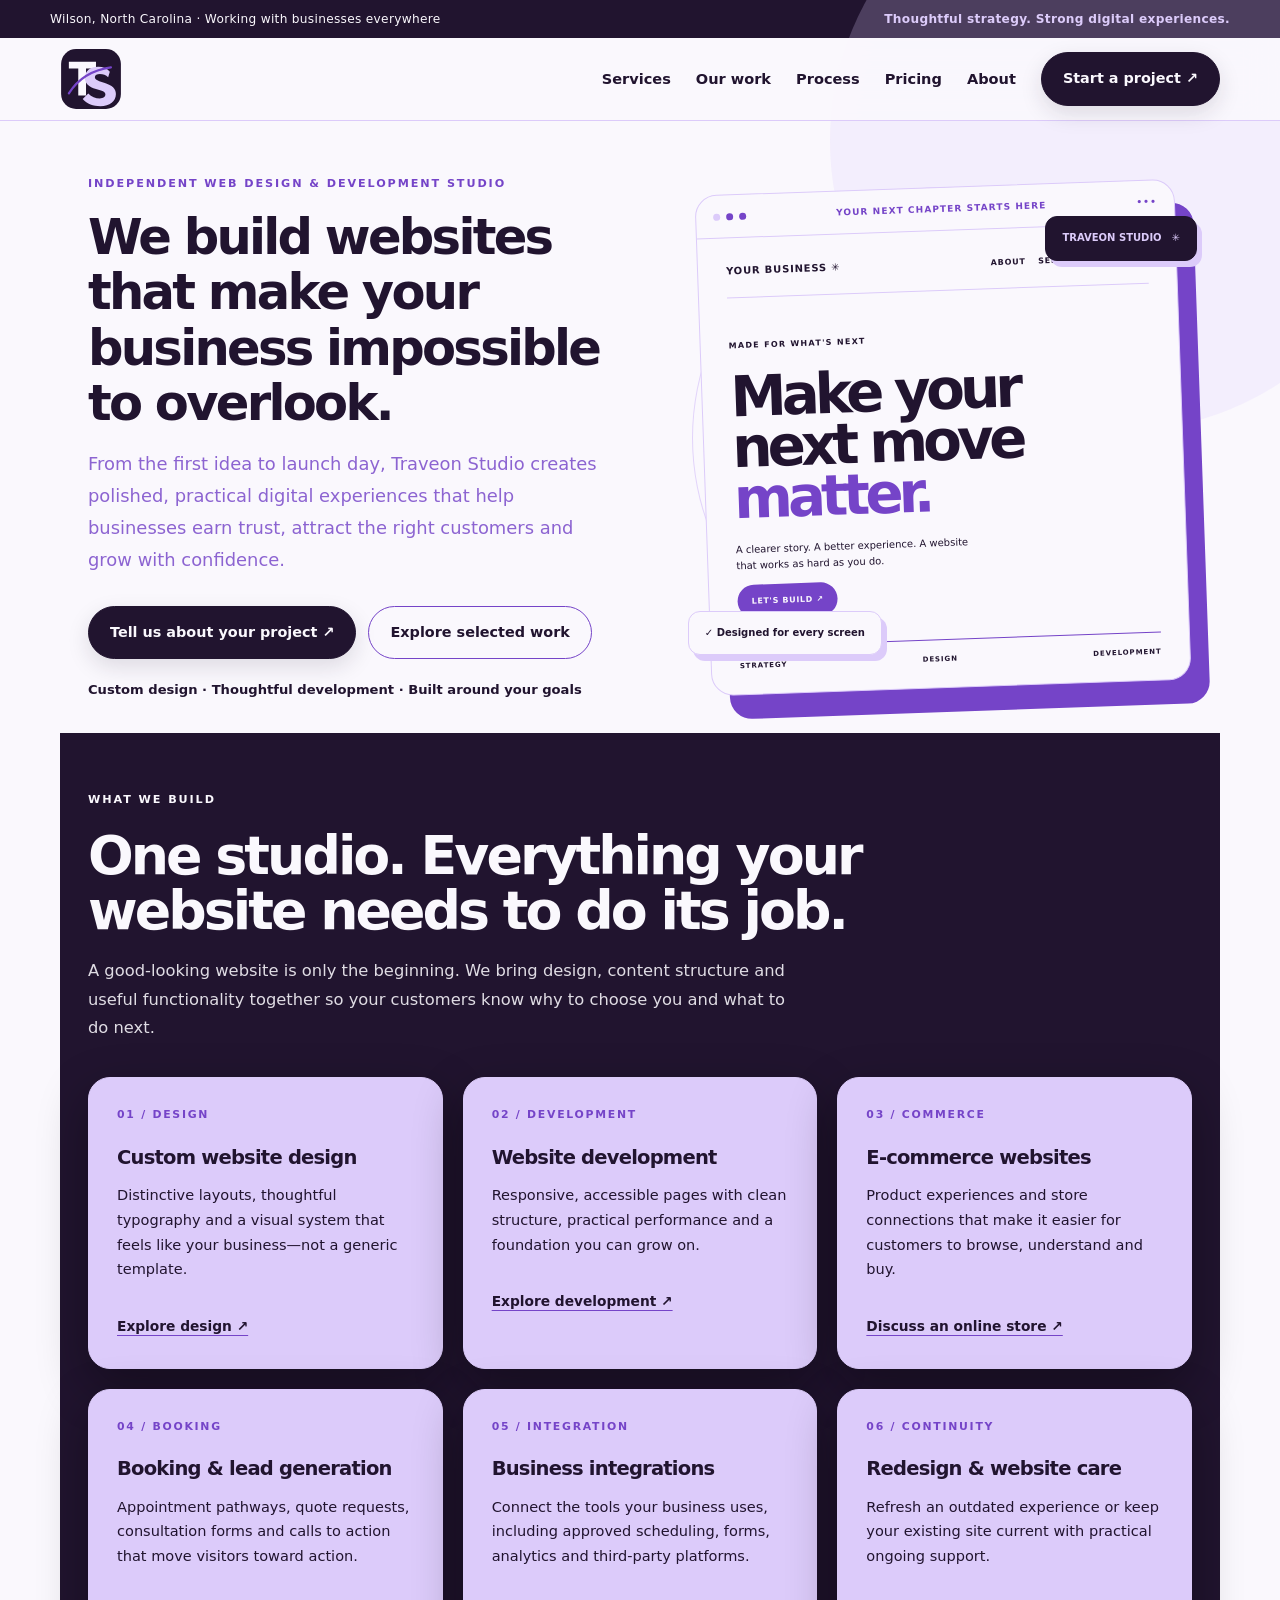
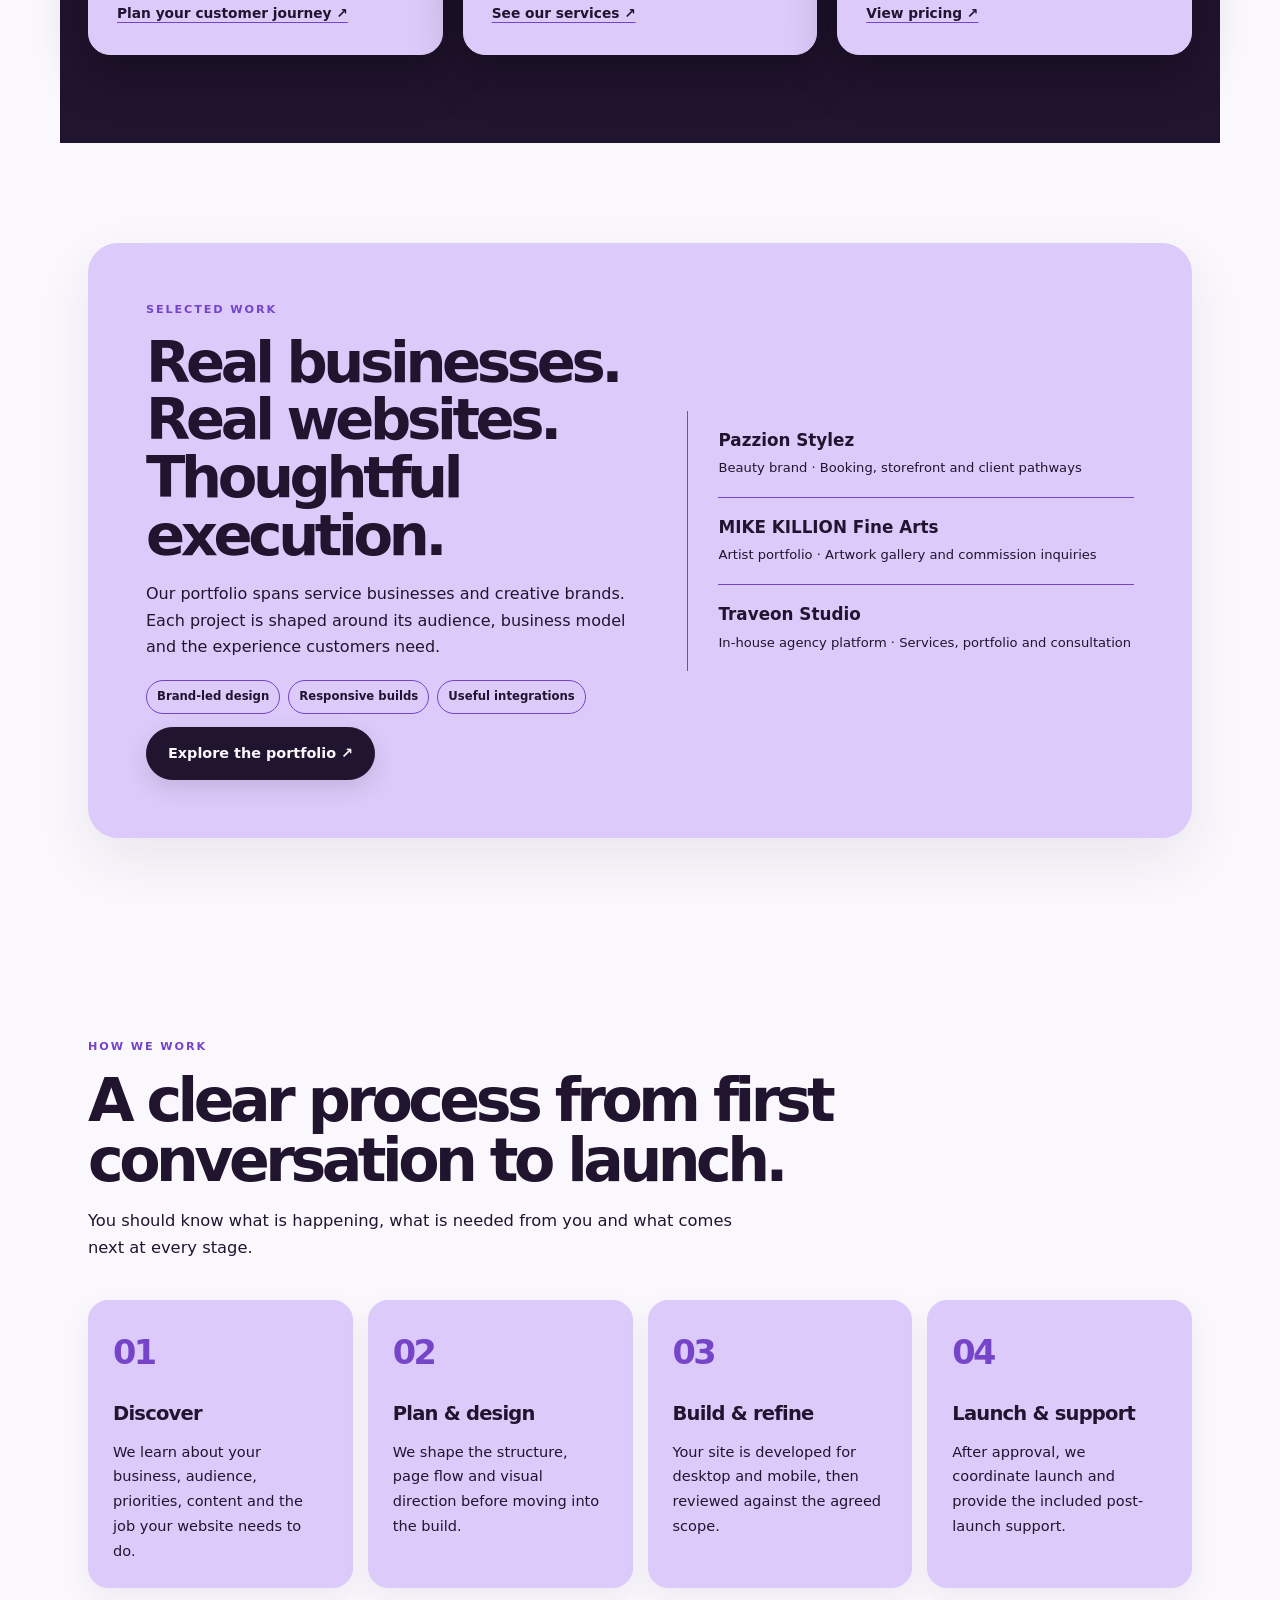
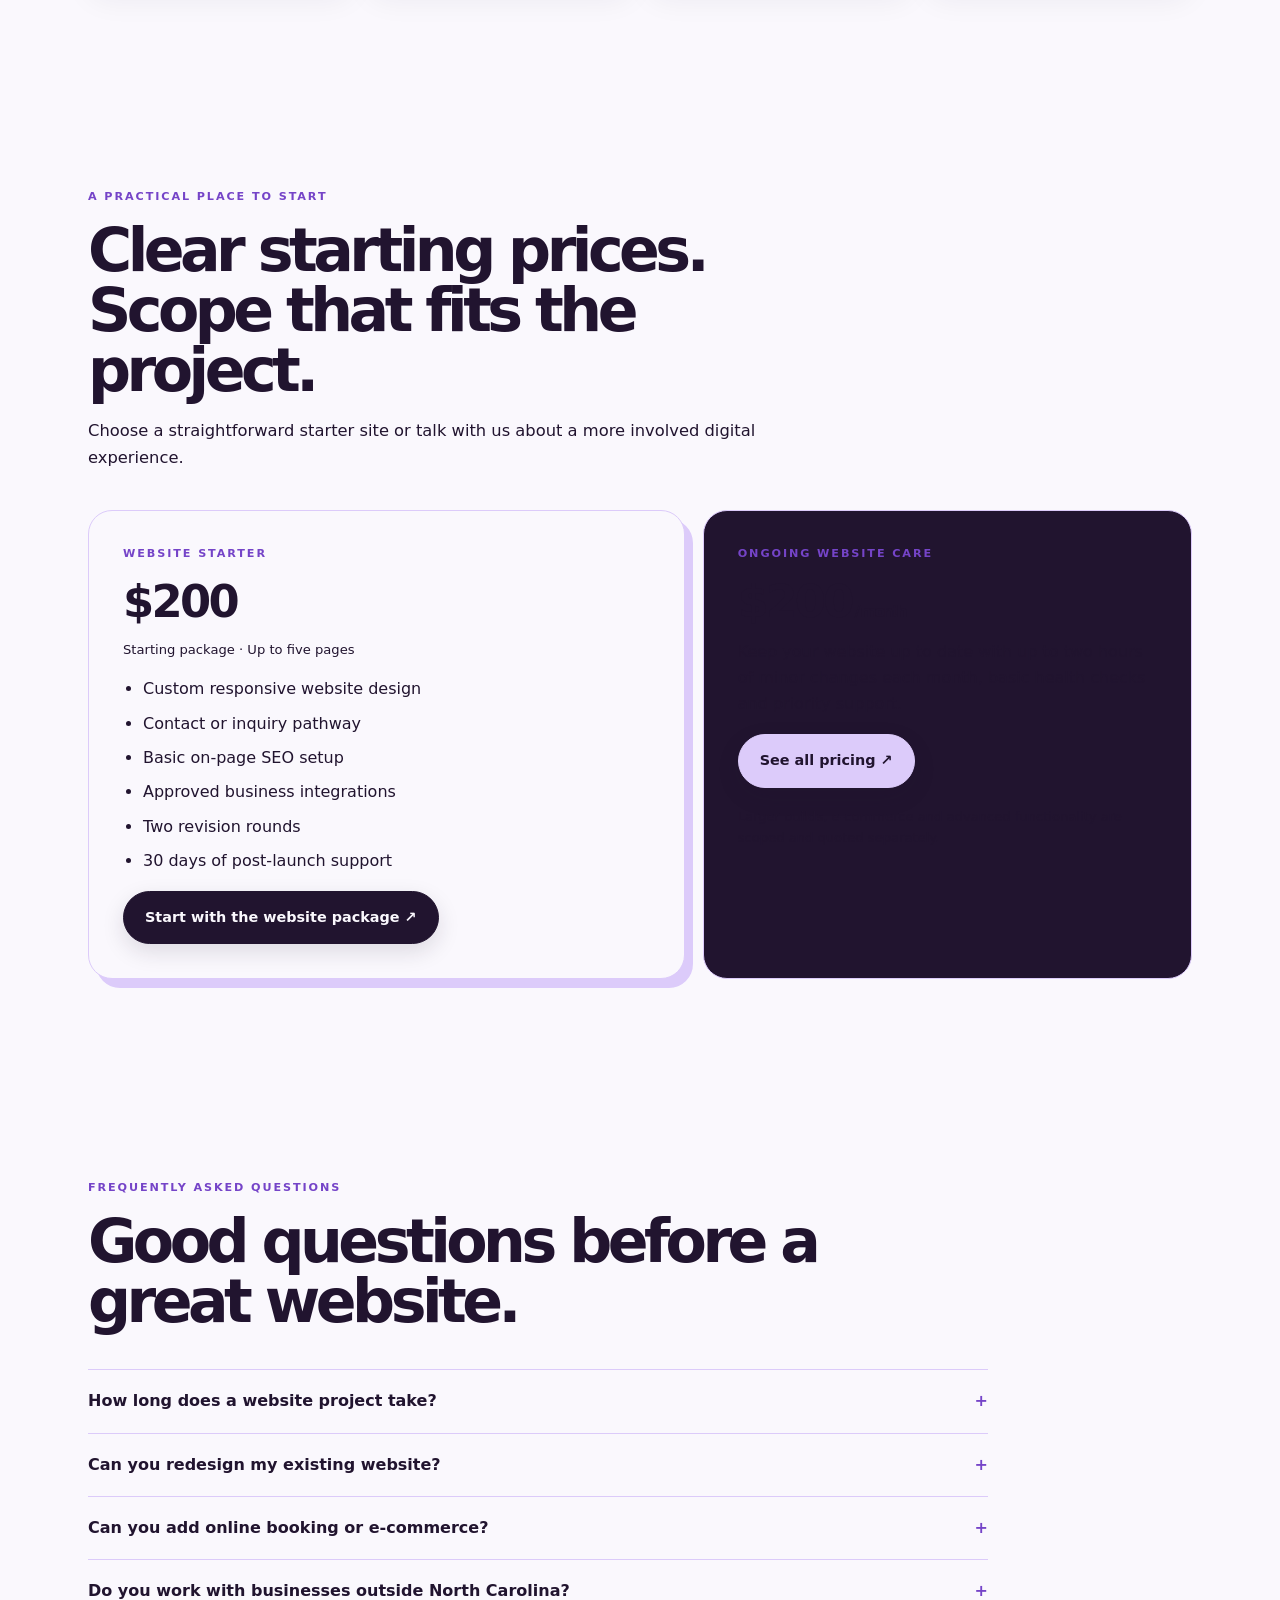
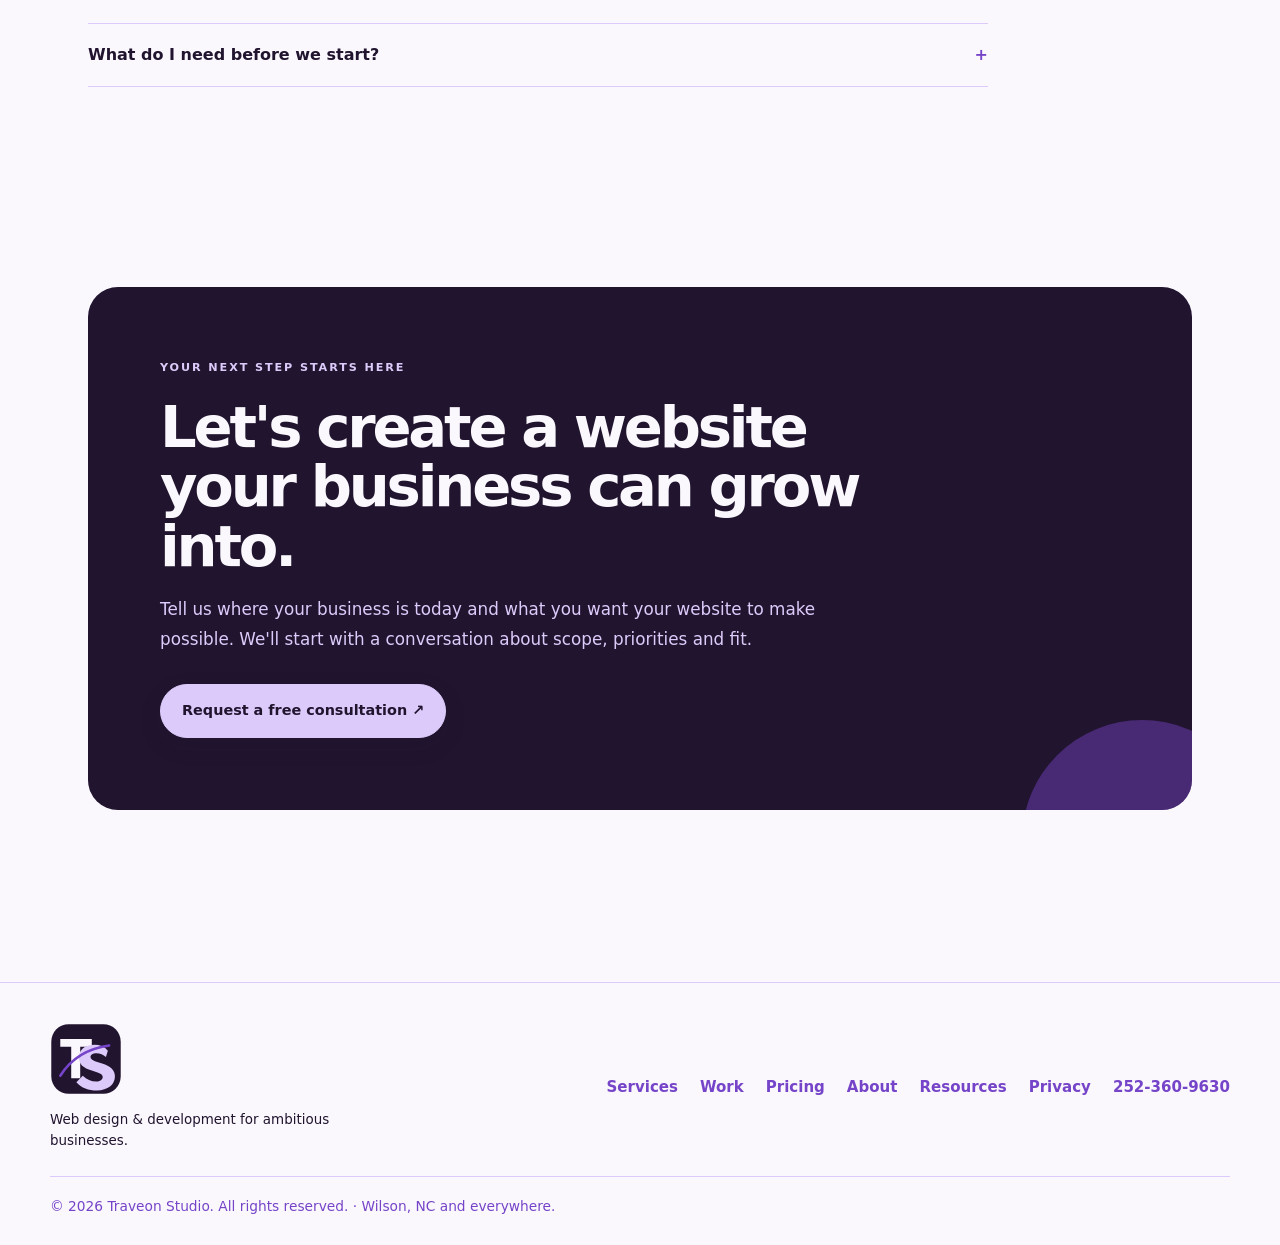
==== commit 1271ca39: "Set Traveon Studio pricing to $200 consistently" ====
--- a/index.html
+++ b/index.html
@@ -154,7 +154,7 @@
 <article class="card"><div class="number">03</div><h3>Build & refine</h3><p>Your site is developed for desktop and mobile, then reviewed against the agreed scope.</p></article>
 <article class="card"><div class="number">04</div><h3>Launch & support</h3><p>After approval, we coordinate launch and provide the included post-launch support.</p></article>
 </div></div></section>
-<section class="pricing" id="pricing"><div class="wrap"><div class="section-head"><div class="eyebrow">A practical place to start</div><h2>Clear starting prices. Scope that fits the project.</h2><p>Choose a straightforward starter site or talk with us about a more involved digital experience.</p></div><div class="pricing-grid"><div class="price-main"><div class="eyebrow">Website starter</div><div class="price">$400</div><p class="note">Starting package · Up to five pages</p><ul><li>Custom responsive website design</li><li>Contact or inquiry pathway</li><li>Basic on-page SEO setup</li><li>Approved business integrations</li><li>Two revision rounds</li><li>30 days of post-launch support</li></ul><a class="btn" href="/contact/">Start with the website package ↗</a></div><aside class="price-side"><div class="eyebrow">Ongoing website care</div><div class="price">$99<span style="font-size:1rem"> / month</span></div><p>Keep your website up to date with up to two hours of minor changes each month, basic health checks and priority support.</p><a class="btn lime" href="/pricing/">See all pricing ↗</a><p class="note" style="margin-top:18px">Larger builds, e-commerce and advanced functionality are scoped and quoted separately.</p></aside></div></div></section>
+<section class="pricing" id="pricing"><div class="wrap"><div class="section-head"><div class="eyebrow">A practical place to start</div><h2>Clear starting prices. Scope that fits the project.</h2><p>Choose a straightforward starter site or talk with us about a more involved digital experience.</p></div><div class="pricing-grid"><div class="price-main"><div class="eyebrow">Website starter</div><div class="price">$200</div><p class="note">Starting package · Up to five pages</p><ul><li>Custom responsive website design</li><li>Contact or inquiry pathway</li><li>Basic on-page SEO setup</li><li>Approved business integrations</li><li>Two revision rounds</li><li>30 days of post-launch support</li></ul><a class="btn" href="/contact/">Start with the website package ↗</a></div><aside class="price-side"><div class="eyebrow">Ongoing website care</div><div class="price">$200<span style="font-size:1rem"> / month</span></div><p>Keep your website up to date with up to two hours of minor changes each month, basic health checks and priority support.</p><a class="btn lime" href="/pricing/">See all pricing ↗</a><p class="note" style="margin-top:18px">Larger builds, e-commerce and advanced functionality are scoped and quoted separately.</p></aside></div></div></section>
 <section><div class="wrap"><div class="section-head"><div class="eyebrow">Frequently asked questions</div><h2>Good questions before a great website.</h2></div><div class="faq"><details><summary>How long does a website project take?</summary><p>A standard starter website typically takes 2–4 weeks after the required content, feedback and access are received. More involved projects receive a tailored timeline.</p></details><details><summary>Can you redesign my existing website?</summary><p>Yes. We can review the current site, identify the most important improvements and propose a scope for the redesign.</p></details><details><summary>Can you add online booking or e-commerce?</summary><p>Yes. Booking systems, storefront connections and other third-party integrations can be included when the platform and requirements are confirmed. Subscription and platform fees may be separate.</p></details><details><summary>Do you work with businesses outside North Carolina?</summary><p>Yes. Traveon Studio is based in Wilson, North Carolina and works with local and remote clients.</p></details><details><summary>What do I need before we start?</summary><p>Helpful starting materials include your business details, services, preferred contact information, brand assets and any existing website or social links. We can identify remaining content needs during discovery.</p></details></div></div></section>
 <section><div class="wrap"><div class="cta"><div class="eyebrow">Your next step starts here</div><h2>Let's create a website your business can grow into.</h2><p>Tell us where your business is today and what you want your website to make possible. We'll start with a conversation about scope, priorities and fit.</p><a class="btn" href="/contact/">Request a free consultation ↗</a></div></div></section>
 </main>
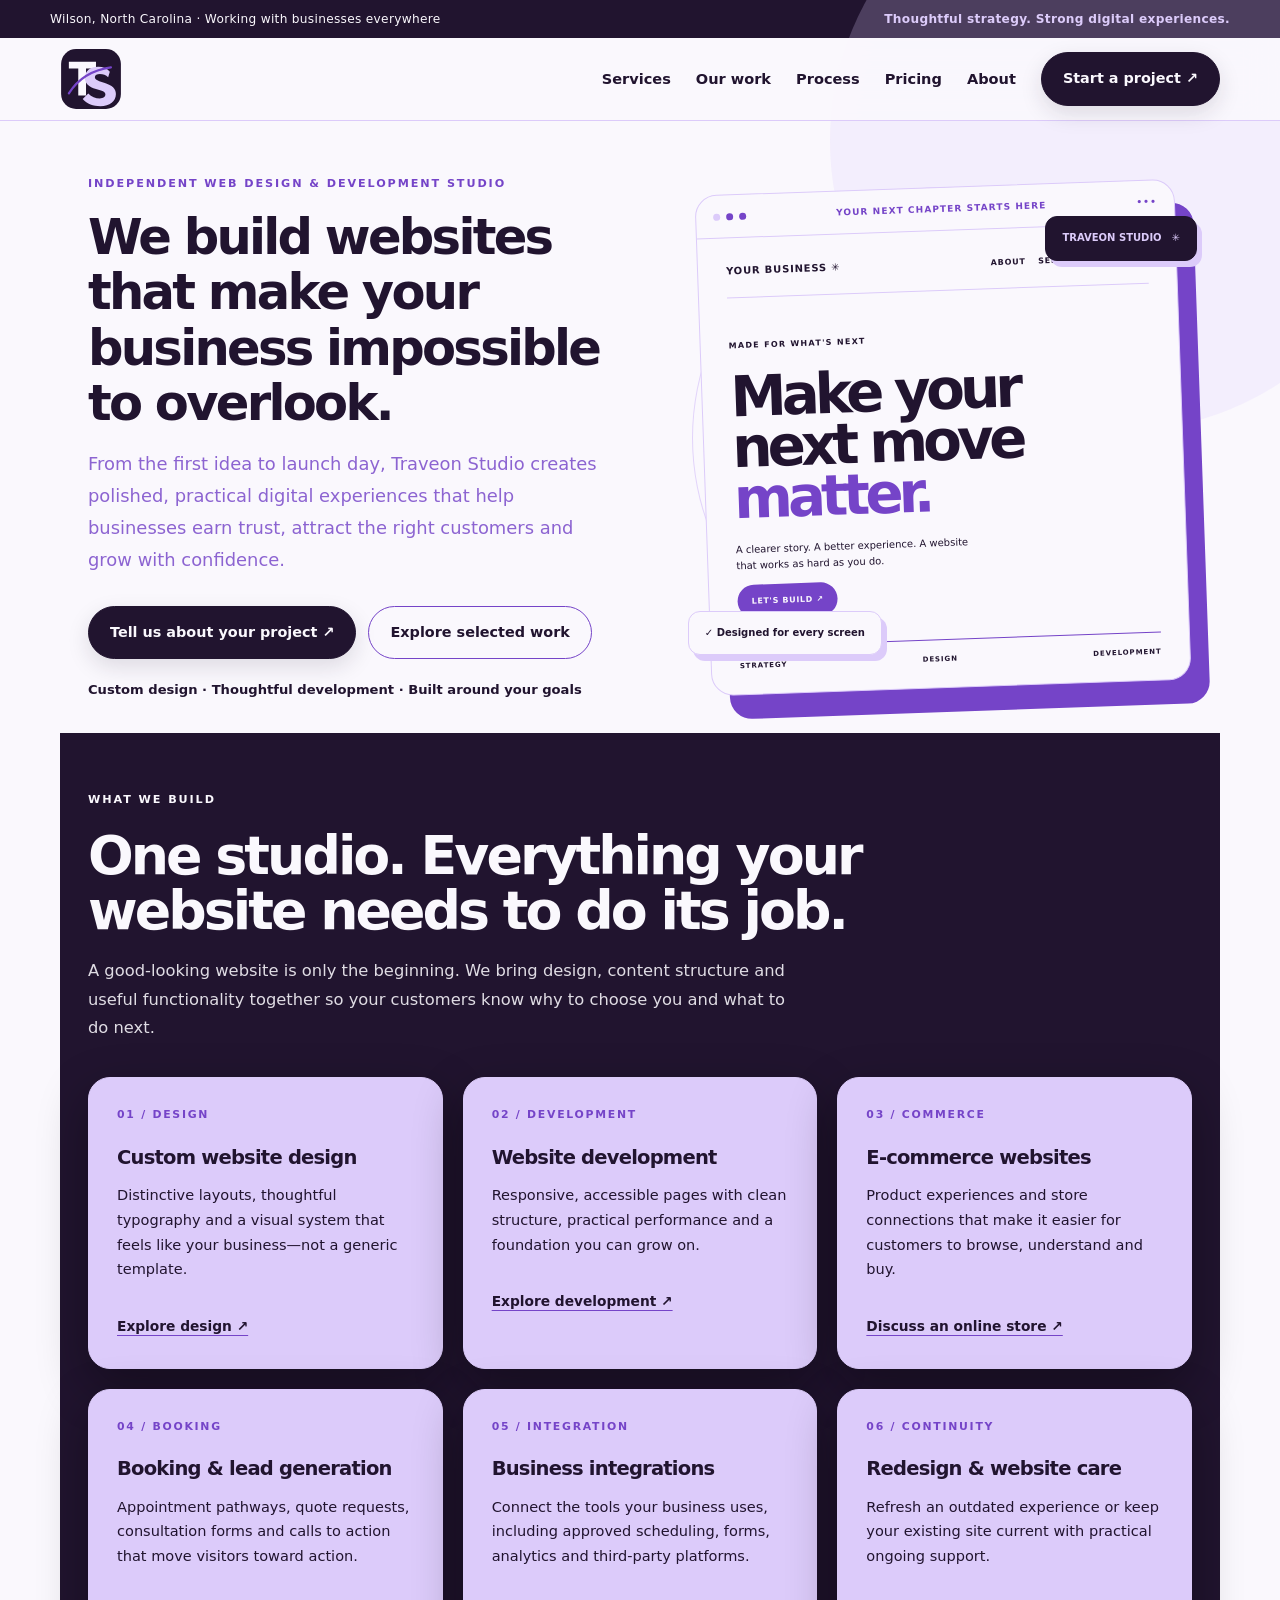
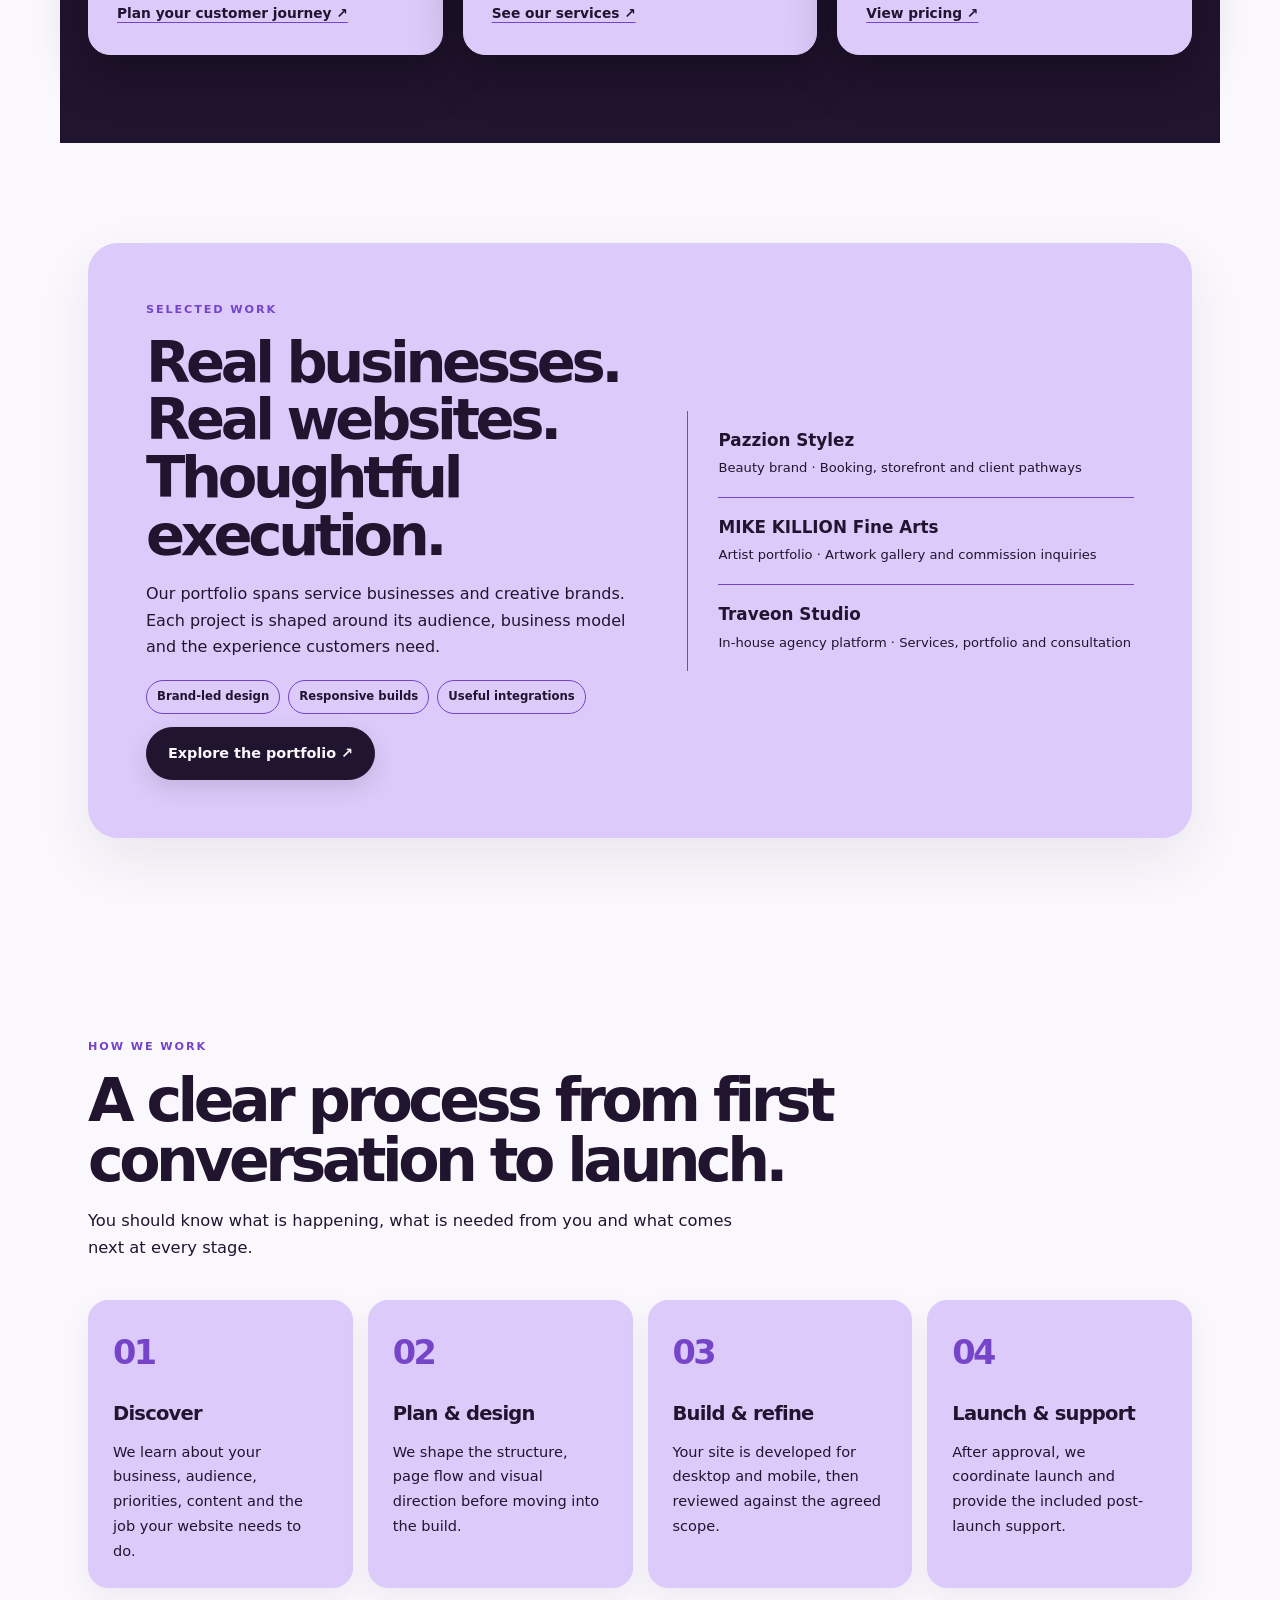
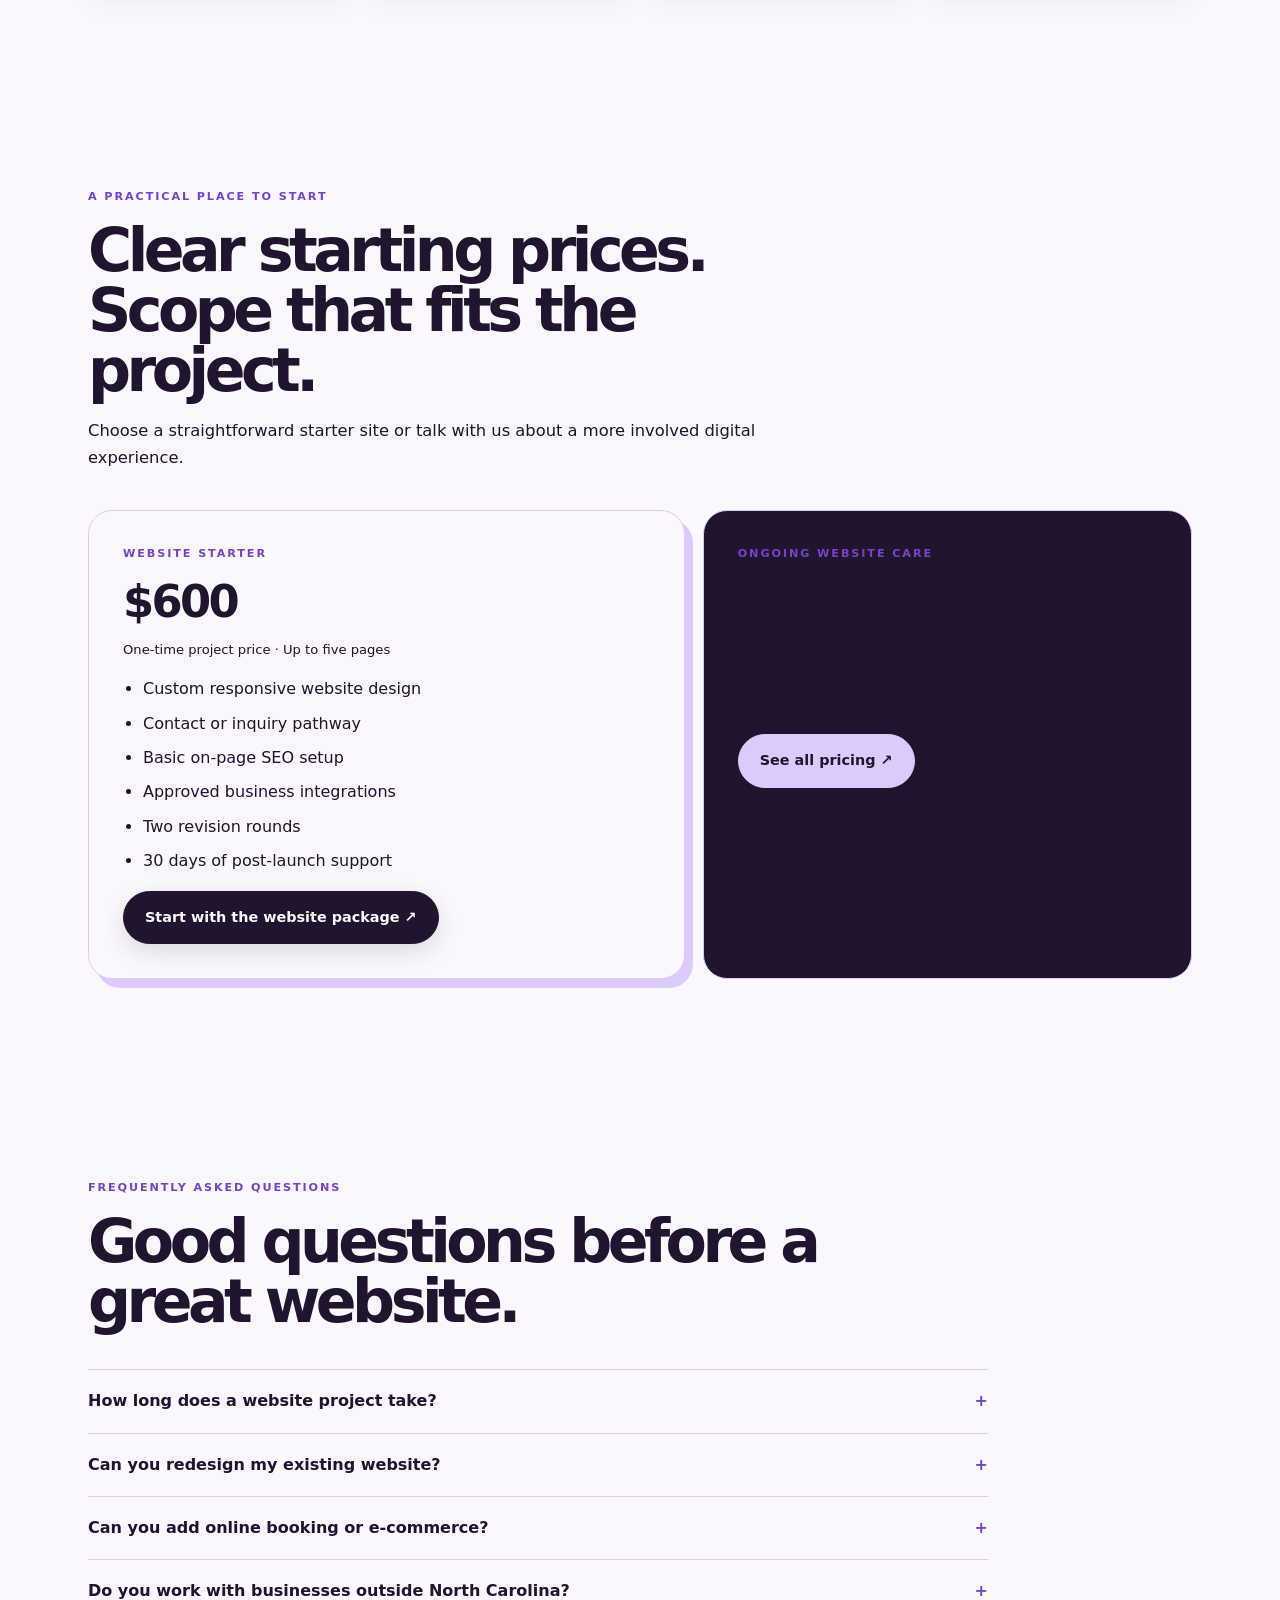
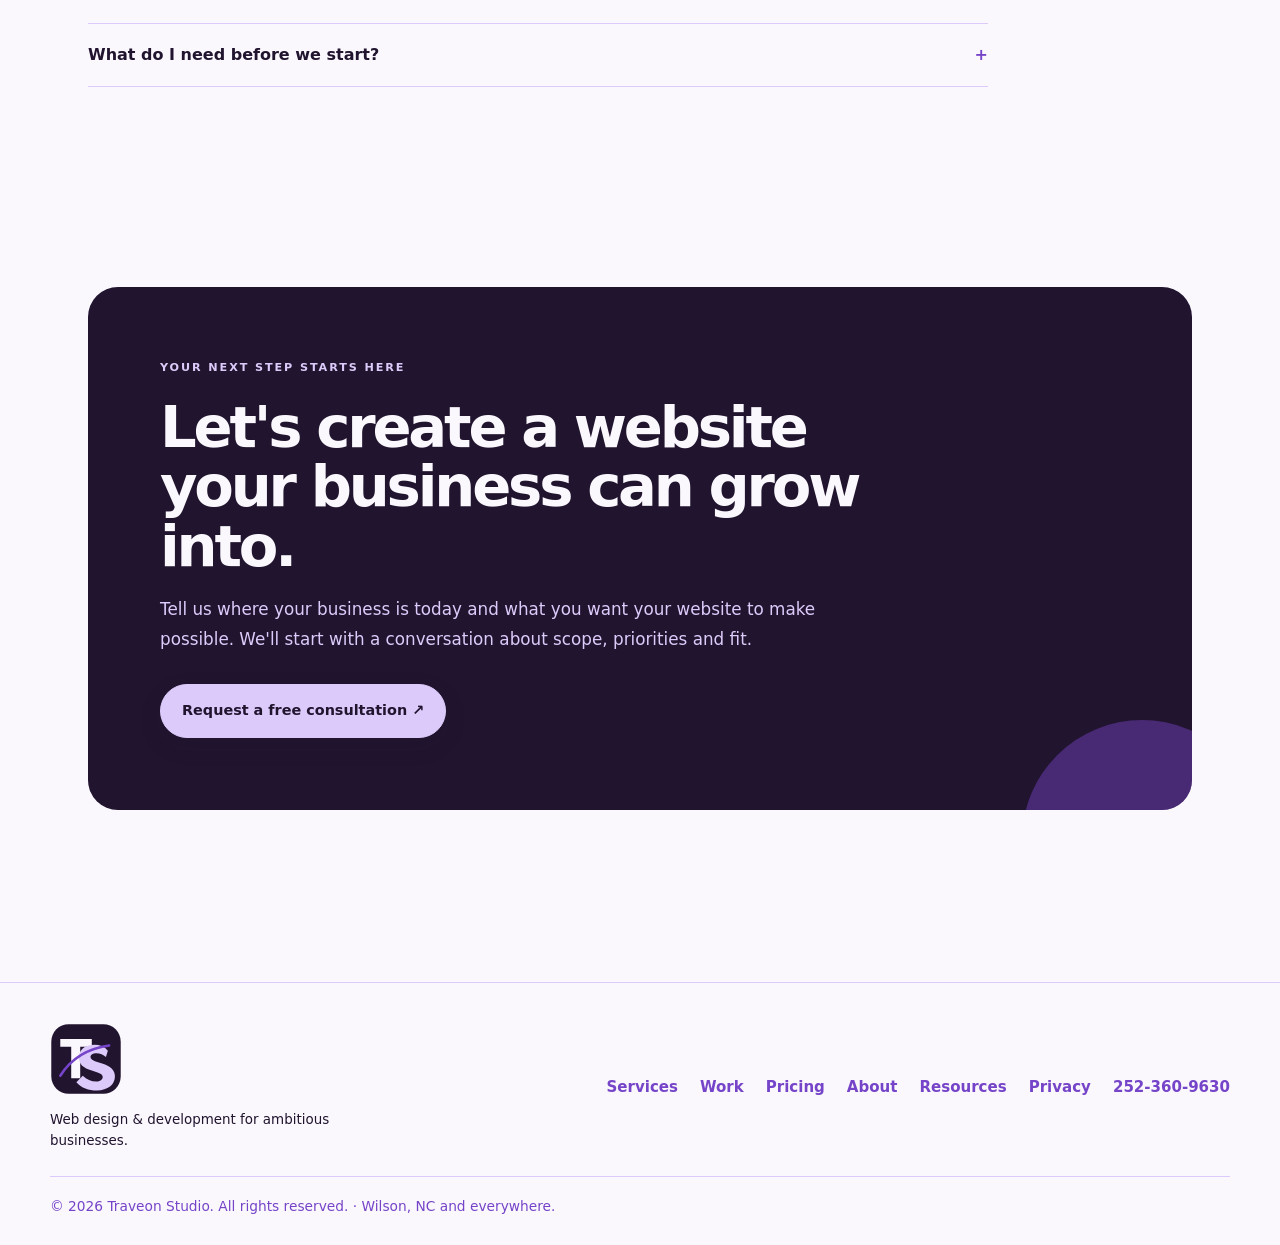
==== commit 736712c8: "Standardize website and workbook pricing across site" ====
--- a/index.html
+++ b/index.html
@@ -154,7 +154,7 @@
 <article class="card"><div class="number">03</div><h3>Build & refine</h3><p>Your site is developed for desktop and mobile, then reviewed against the agreed scope.</p></article>
 <article class="card"><div class="number">04</div><h3>Launch & support</h3><p>After approval, we coordinate launch and provide the included post-launch support.</p></article>
 </div></div></section>
-<section class="pricing" id="pricing"><div class="wrap"><div class="section-head"><div class="eyebrow">A practical place to start</div><h2>Clear starting prices. Scope that fits the project.</h2><p>Choose a straightforward starter site or talk with us about a more involved digital experience.</p></div><div class="pricing-grid"><div class="price-main"><div class="eyebrow">Website starter</div><div class="price">$200</div><p class="note">Starting package · Up to five pages</p><ul><li>Custom responsive website design</li><li>Contact or inquiry pathway</li><li>Basic on-page SEO setup</li><li>Approved business integrations</li><li>Two revision rounds</li><li>30 days of post-launch support</li></ul><a class="btn" href="/contact/">Start with the website package ↗</a></div><aside class="price-side"><div class="eyebrow">Ongoing website care</div><div class="price">$200<span style="font-size:1rem"> / month</span></div><p>Keep your website up to date with up to two hours of minor changes each month, basic health checks and priority support.</p><a class="btn lime" href="/pricing/">See all pricing ↗</a><p class="note" style="margin-top:18px">Larger builds, e-commerce and advanced functionality are scoped and quoted separately.</p></aside></div></div></section>
+<section class="pricing" id="pricing"><div class="wrap"><div class="section-head"><div class="eyebrow">A practical place to start</div><h2>Clear starting prices. Scope that fits the project.</h2><p>Choose a straightforward starter site or talk with us about a more involved digital experience.</p></div><div class="pricing-grid"><div class="price-main"><div class="eyebrow">Website starter</div><div class="price">$600</div><p class="note">One-time project price · Up to five pages</p><ul><li>Custom responsive website design</li><li>Contact or inquiry pathway</li><li>Basic on-page SEO setup</li><li>Approved business integrations</li><li>Two revision rounds</li><li>30 days of post-launch support</li></ul><a class="btn" href="/contact/">Start with the website package ↗</a></div><aside class="price-side"><div class="eyebrow">Ongoing website care</div><div class="price">$99<span style="font-size:1rem"> / month</span></div><p>Keep your website up to date with up to two hours of minor changes each month, basic health checks and priority support.</p><a class="btn lime" href="/pricing/">See all pricing ↗</a><p class="note" style="margin-top:18px">Larger builds, e-commerce and advanced functionality are scoped and quoted separately.</p></aside></div></div></section>
 <section><div class="wrap"><div class="section-head"><div class="eyebrow">Frequently asked questions</div><h2>Good questions before a great website.</h2></div><div class="faq"><details><summary>How long does a website project take?</summary><p>A standard starter website typically takes 2–4 weeks after the required content, feedback and access are received. More involved projects receive a tailored timeline.</p></details><details><summary>Can you redesign my existing website?</summary><p>Yes. We can review the current site, identify the most important improvements and propose a scope for the redesign.</p></details><details><summary>Can you add online booking or e-commerce?</summary><p>Yes. Booking systems, storefront connections and other third-party integrations can be included when the platform and requirements are confirmed. Subscription and platform fees may be separate.</p></details><details><summary>Do you work with businesses outside North Carolina?</summary><p>Yes. Traveon Studio is based in Wilson, North Carolina and works with local and remote clients.</p></details><details><summary>What do I need before we start?</summary><p>Helpful starting materials include your business details, services, preferred contact information, brand assets and any existing website or social links. We can identify remaining content needs during discovery.</p></details></div></div></section>
 <section><div class="wrap"><div class="cta"><div class="eyebrow">Your next step starts here</div><h2>Let's create a website your business can grow into.</h2><p>Tell us where your business is today and what you want your website to make possible. We'll start with a conversation about scope, priorities and fit.</p><a class="btn" href="/contact/">Request a free consultation ↗</a></div></div></section>
 </main>
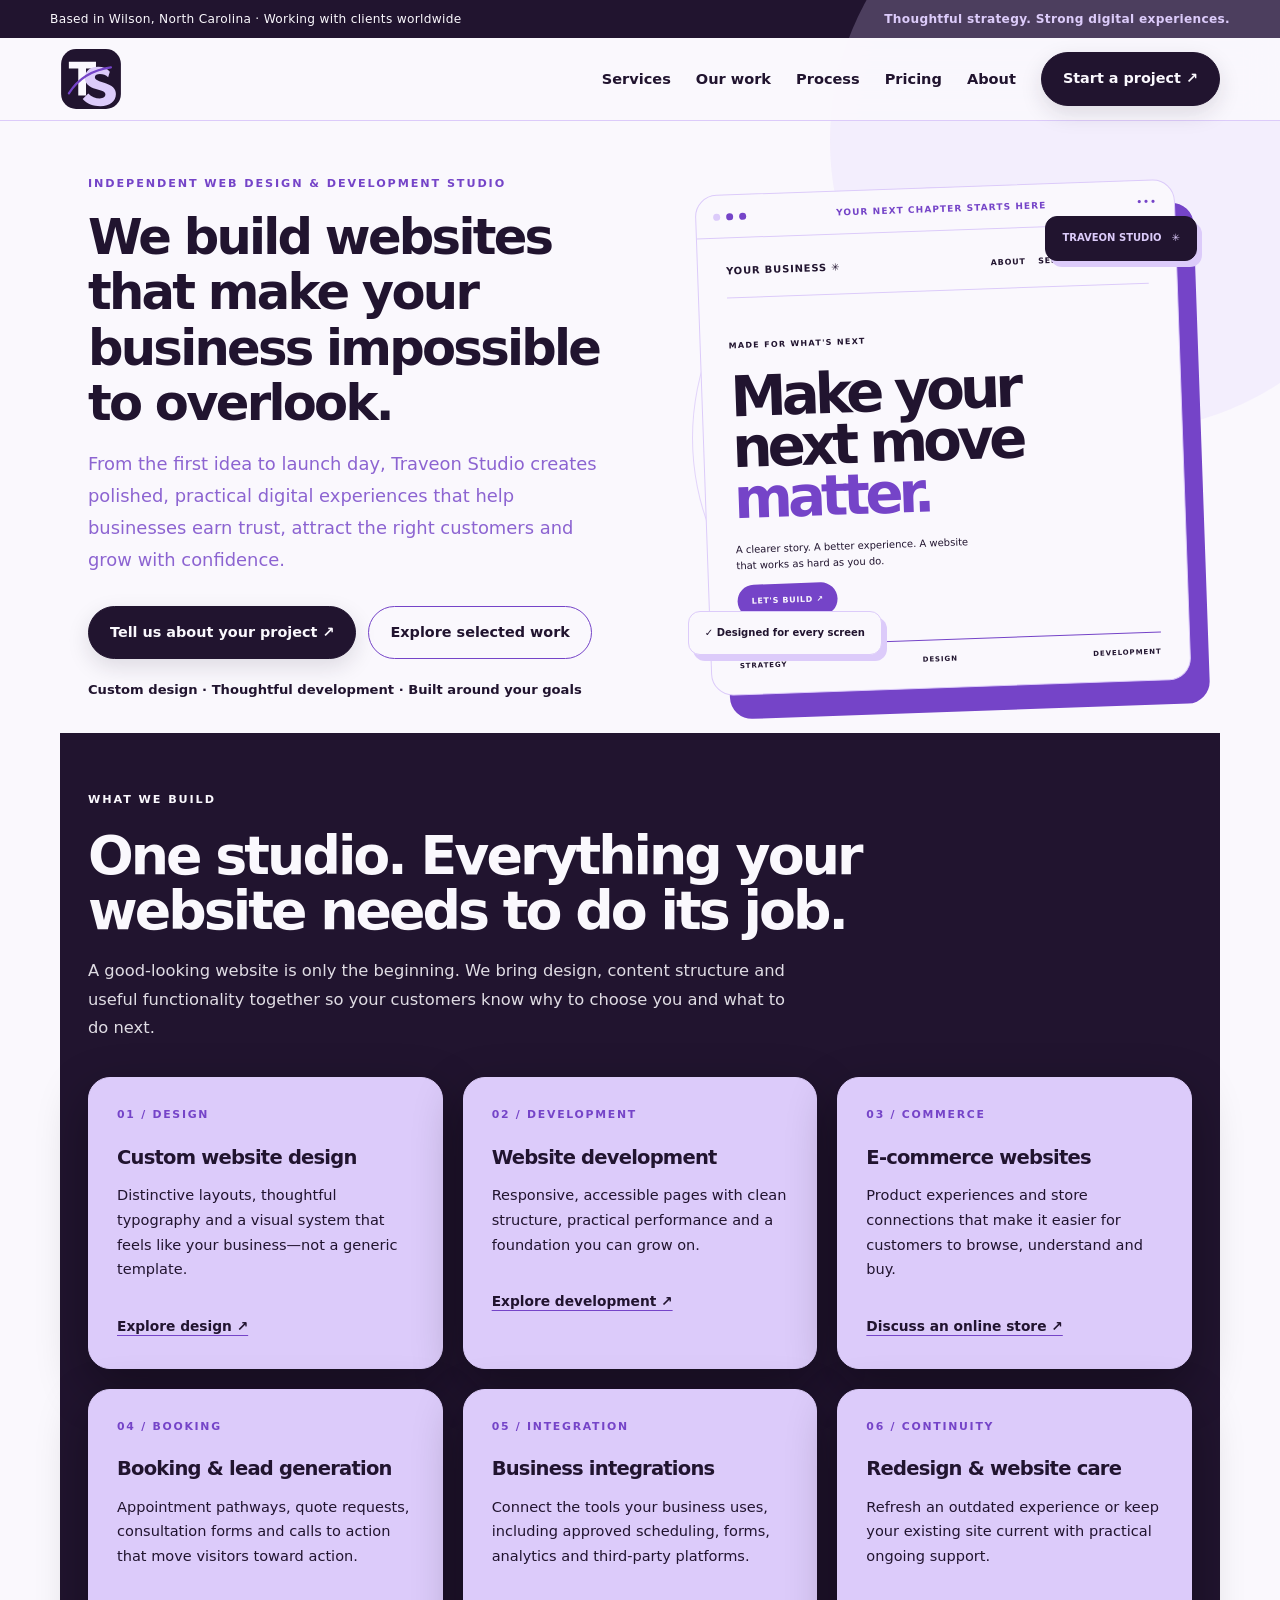
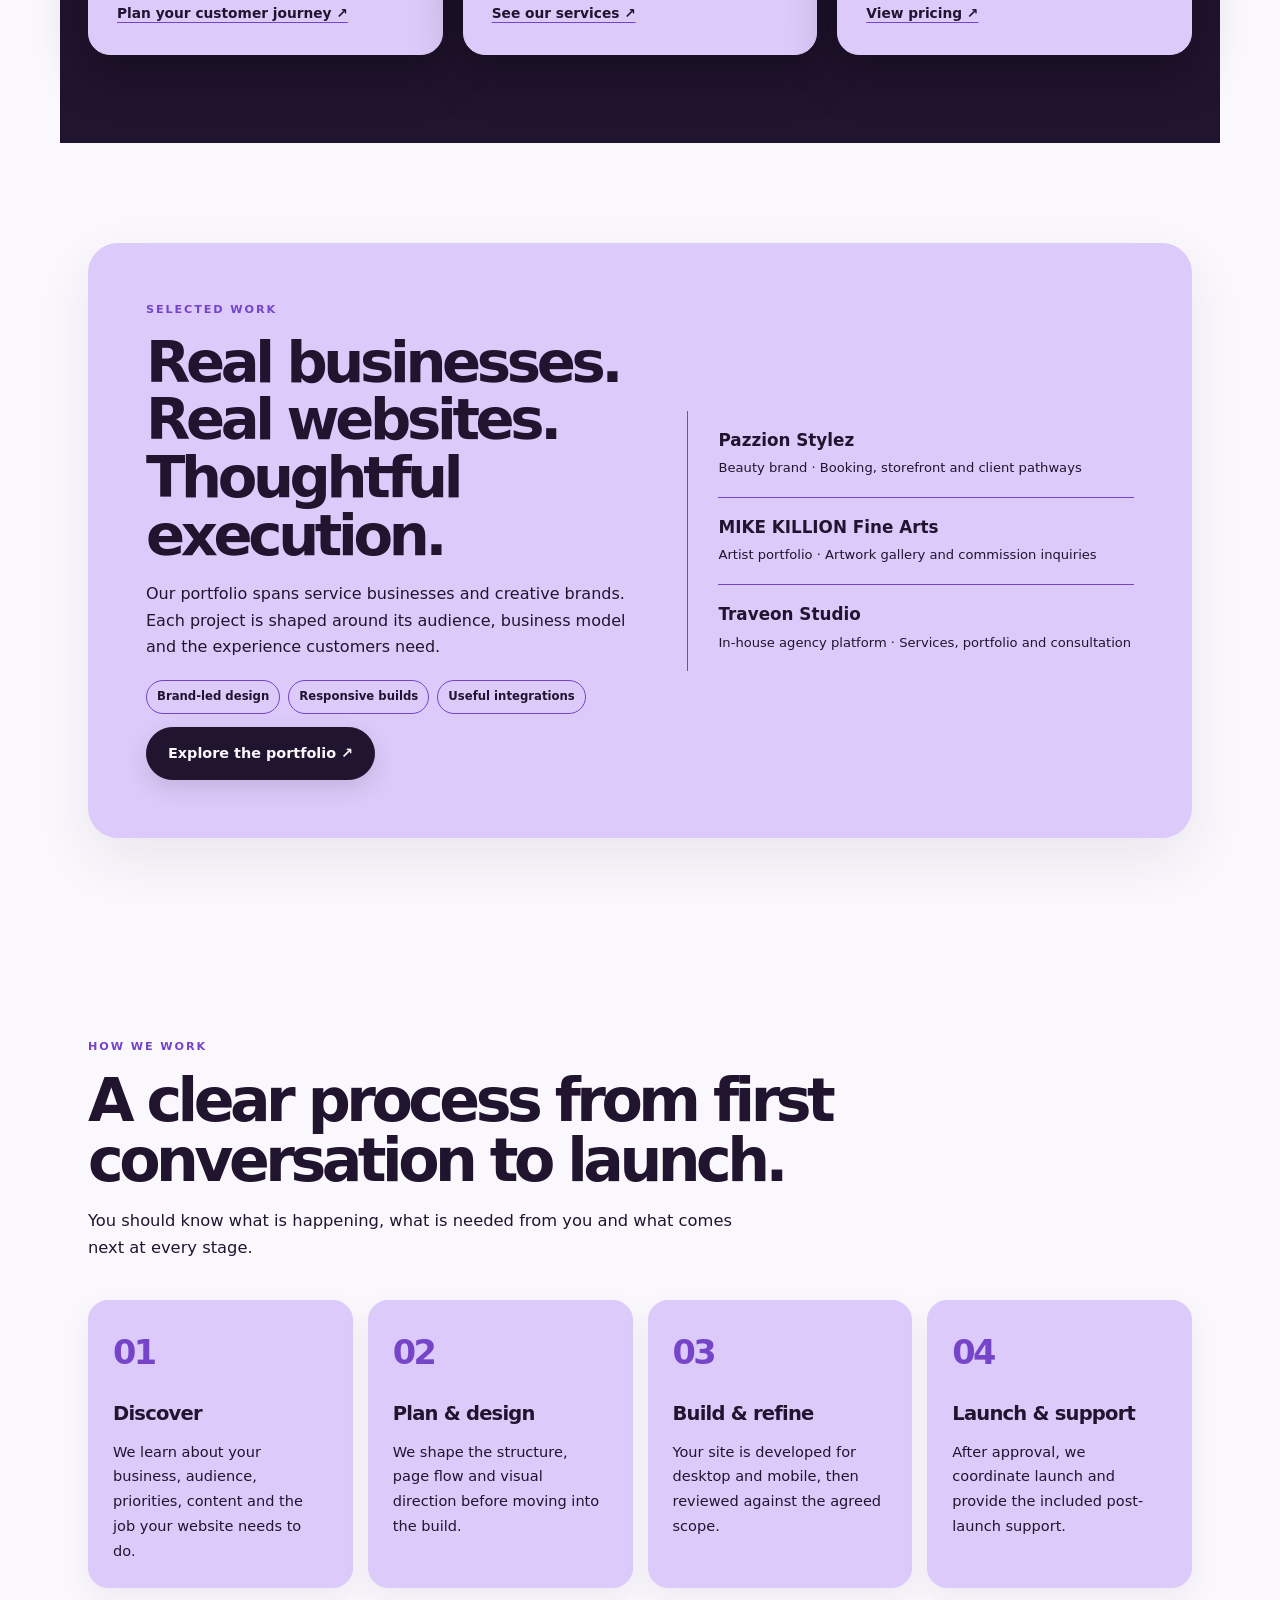
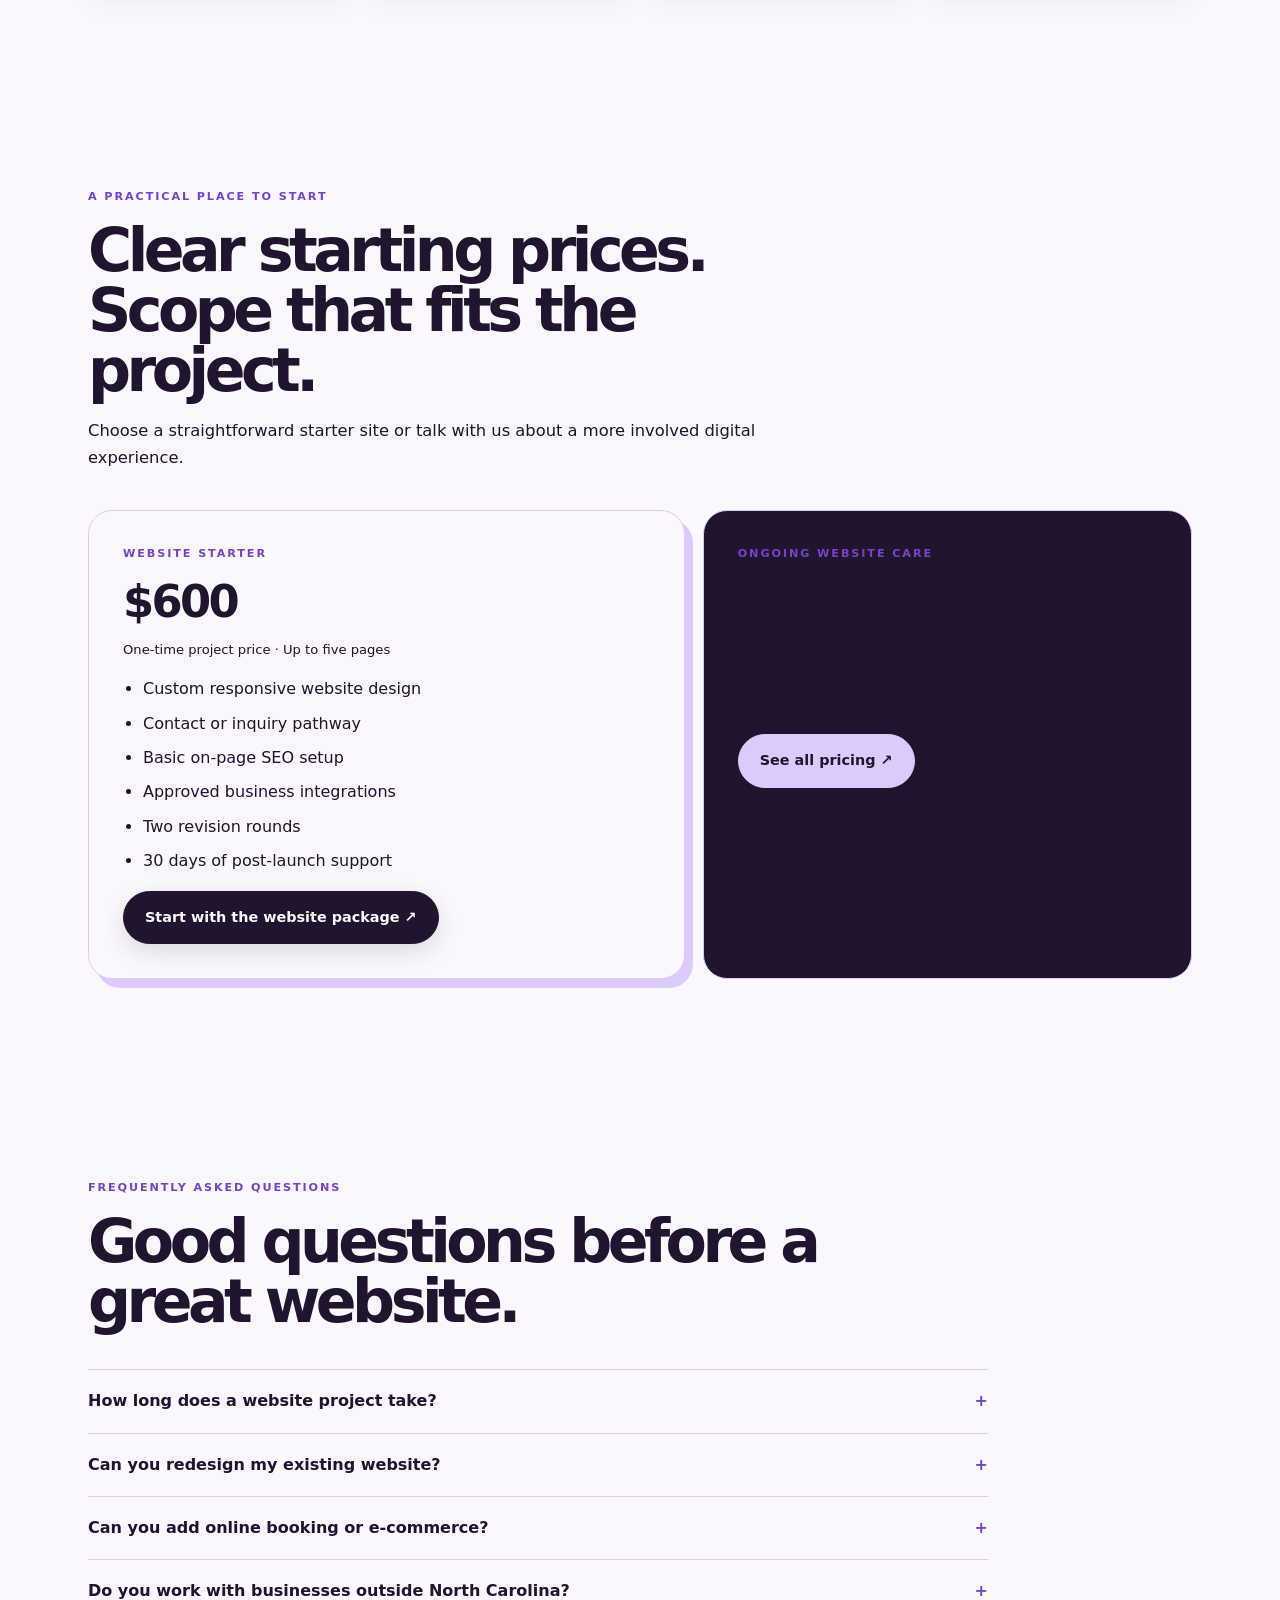
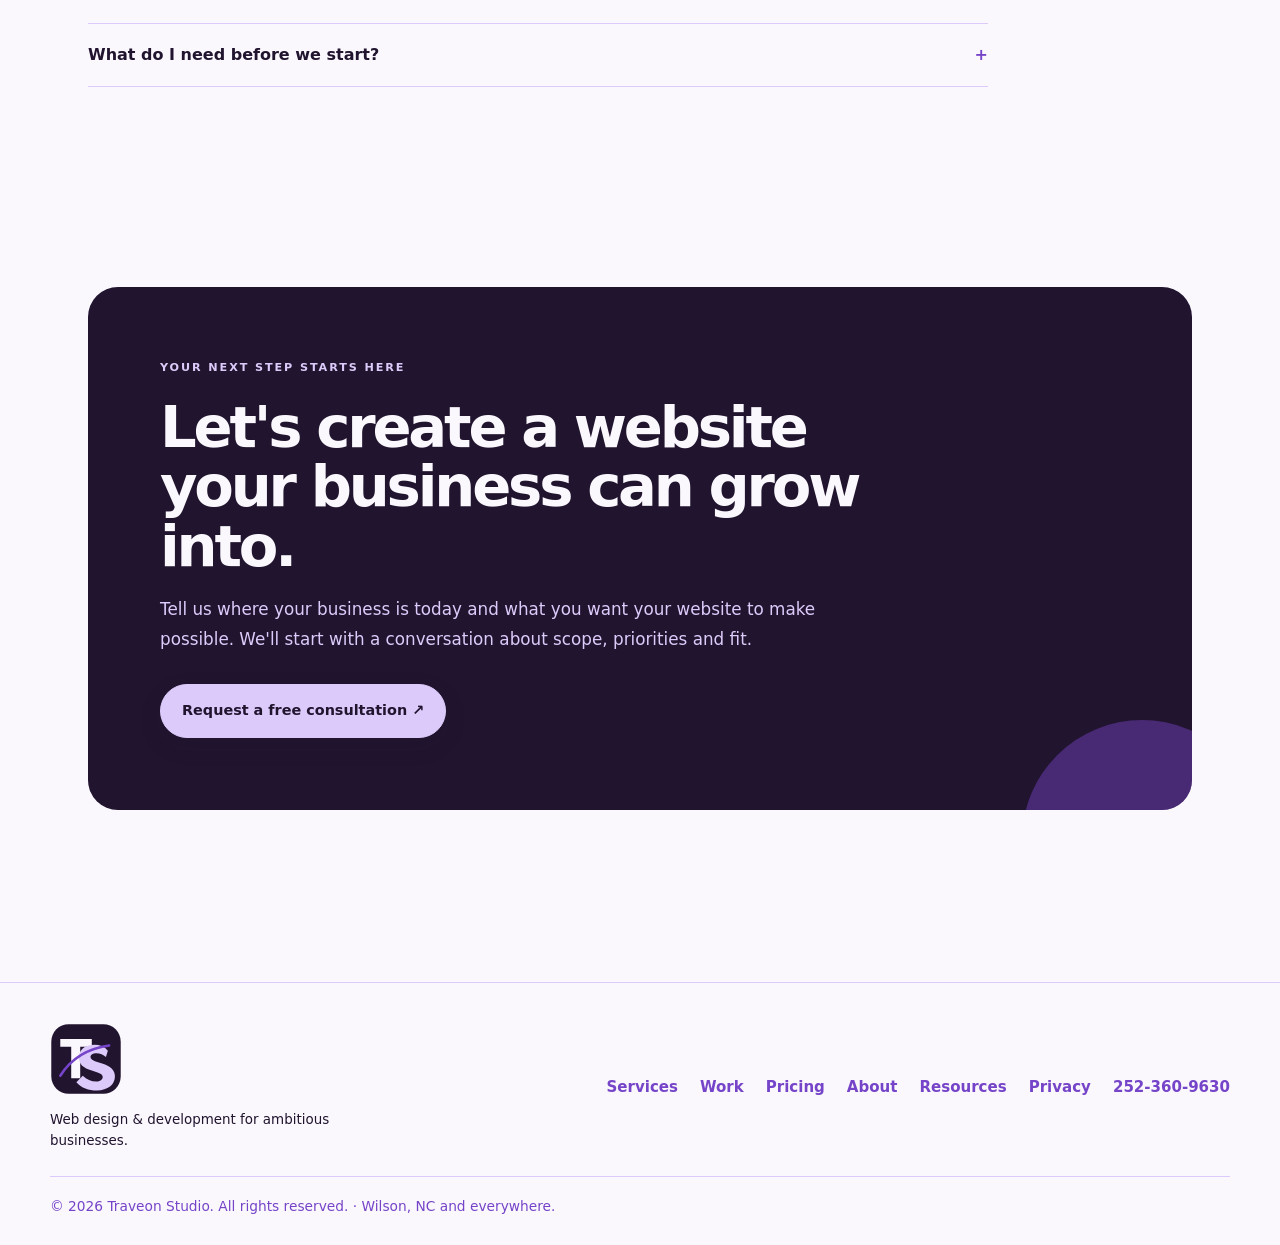
==== commit b54ce8ee: "Position Traveon Studio for international clients" ====
--- a/index.html
+++ b/index.html
@@ -133,7 +133,7 @@
 </head>
 <body>
 <a class="skip" href="#main">Skip to content</a>
-<div class="announce"><div class="wrap"><span>Wilson, North Carolina · Working with businesses everywhere</span><strong>Thoughtful strategy. Strong digital experiences.</strong></div></div>
+<div class="announce"><div class="wrap"><span>Based in Wilson, North Carolina · Working with clients worldwide</span><strong>Thoughtful strategy. Strong digital experiences.</strong></div></div>
 <header><div class="wrap nav"><a class="brand" href="/" aria-label="Traveon Studio home"><img src="/assets/traveon-studio-logo.svg" alt="Traveon Studio" width="235" height="52"></a><nav aria-label="Main navigation"><a href="#services">Services</a><a href="#work">Our work</a><a href="#process">Process</a><a href="#pricing">Pricing</a><a href="/about/">About</a><a class="btn" href="/contact/">Start a project ↗</a></nav></div></header>
 <main id="main">
 <section class="hero"><div class="wrap hero-grid"><div><div class="eyebrow">Independent web design & development studio</div><h1>We build websites that make your business <em>impossible to overlook.</em></h1><p class="lead">From the first idea to launch day, Traveon Studio creates polished, practical digital experiences that help businesses earn trust, attract the right customers and grow with confidence.</p><div class="actions"><a class="btn" href="/contact/">Tell us about your project ↗</a><a class="btn outline" href="/work/">Explore selected work</a></div><div class="microproof">Custom design · Thoughtful development · Built around your goals</div></div>
@@ -155,7 +155,7 @@
 <article class="card"><div class="number">04</div><h3>Launch & support</h3><p>After approval, we coordinate launch and provide the included post-launch support.</p></article>
 </div></div></section>
 <section class="pricing" id="pricing"><div class="wrap"><div class="section-head"><div class="eyebrow">A practical place to start</div><h2>Clear starting prices. Scope that fits the project.</h2><p>Choose a straightforward starter site or talk with us about a more involved digital experience.</p></div><div class="pricing-grid"><div class="price-main"><div class="eyebrow">Website starter</div><div class="price">$600</div><p class="note">One-time project price · Up to five pages</p><ul><li>Custom responsive website design</li><li>Contact or inquiry pathway</li><li>Basic on-page SEO setup</li><li>Approved business integrations</li><li>Two revision rounds</li><li>30 days of post-launch support</li></ul><a class="btn" href="/contact/">Start with the website package ↗</a></div><aside class="price-side"><div class="eyebrow">Ongoing website care</div><div class="price">$99<span style="font-size:1rem"> / month</span></div><p>Keep your website up to date with up to two hours of minor changes each month, basic health checks and priority support.</p><a class="btn lime" href="/pricing/">See all pricing ↗</a><p class="note" style="margin-top:18px">Larger builds, e-commerce and advanced functionality are scoped and quoted separately.</p></aside></div></div></section>
-<section><div class="wrap"><div class="section-head"><div class="eyebrow">Frequently asked questions</div><h2>Good questions before a great website.</h2></div><div class="faq"><details><summary>How long does a website project take?</summary><p>A standard starter website typically takes 2–4 weeks after the required content, feedback and access are received. More involved projects receive a tailored timeline.</p></details><details><summary>Can you redesign my existing website?</summary><p>Yes. We can review the current site, identify the most important improvements and propose a scope for the redesign.</p></details><details><summary>Can you add online booking or e-commerce?</summary><p>Yes. Booking systems, storefront connections and other third-party integrations can be included when the platform and requirements are confirmed. Subscription and platform fees may be separate.</p></details><details><summary>Do you work with businesses outside North Carolina?</summary><p>Yes. Traveon Studio is based in Wilson, North Carolina and works with local and remote clients.</p></details><details><summary>What do I need before we start?</summary><p>Helpful starting materials include your business details, services, preferred contact information, brand assets and any existing website or social links. We can identify remaining content needs during discovery.</p></details></div></div></section>
+<section><div class="wrap"><div class="section-head"><div class="eyebrow">Frequently asked questions</div><h2>Good questions before a great website.</h2></div><div class="faq"><details><summary>How long does a website project take?</summary><p>A standard starter website typically takes 2–4 weeks after the required content, feedback and access are received. More involved projects receive a tailored timeline.</p></details><details><summary>Can you redesign my existing website?</summary><p>Yes. We can review the current site, identify the most important improvements and propose a scope for the redesign.</p></details><details><summary>Can you add online booking or e-commerce?</summary><p>Yes. Booking systems, storefront connections and other third-party integrations can be included when the platform and requirements are confirmed. Subscription and platform fees may be separate.</p></details><details><summary>Do you work with businesses outside North Carolina?</summary><p>Absolutely. Traveon Studio is based in Wilson, North Carolina and works with businesses, entrepreneurs, and organizations across the United States and internationally. Projects are managed remotely through email, video meetings, and shared review links, so we can collaborate across locations and time zones.</p></details><details><summary>What do I need before we start?</summary><p>Helpful starting materials include your business details, services, preferred contact information, brand assets and any existing website or social links. We can identify remaining content needs during discovery.</p></details></div></div></section>
 <section><div class="wrap"><div class="cta"><div class="eyebrow">Your next step starts here</div><h2>Let's create a website your business can grow into.</h2><p>Tell us where your business is today and what you want your website to make possible. We'll start with a conversation about scope, priorities and fit.</p><a class="btn" href="/contact/">Request a free consultation ↗</a></div></div></section>
 </main>
 <footer><div class="wrap foot"><div><a href="/" aria-label="Traveon Studio home"><img src="/assets/traveon-studio-logo.svg" alt="Traveon Studio" width="220" height="46"></a><p style="font-size:.84rem;margin:12px 0">Web design & development for ambitious businesses.</p></div><div class="footlinks"><a href="/services/">Services</a><a href="/work/">Work</a><a href="/pricing/">Pricing</a><a href="/about/">About</a><a href="/resources/">Resources</a><a href="/privacy/">Privacy</a><a href="tel:+12523609630">252-360-9630</a></div><div class="footnote">© 2026 Traveon Studio. All rights reserved. · Wilson, NC and everywhere.</div></div></footer>
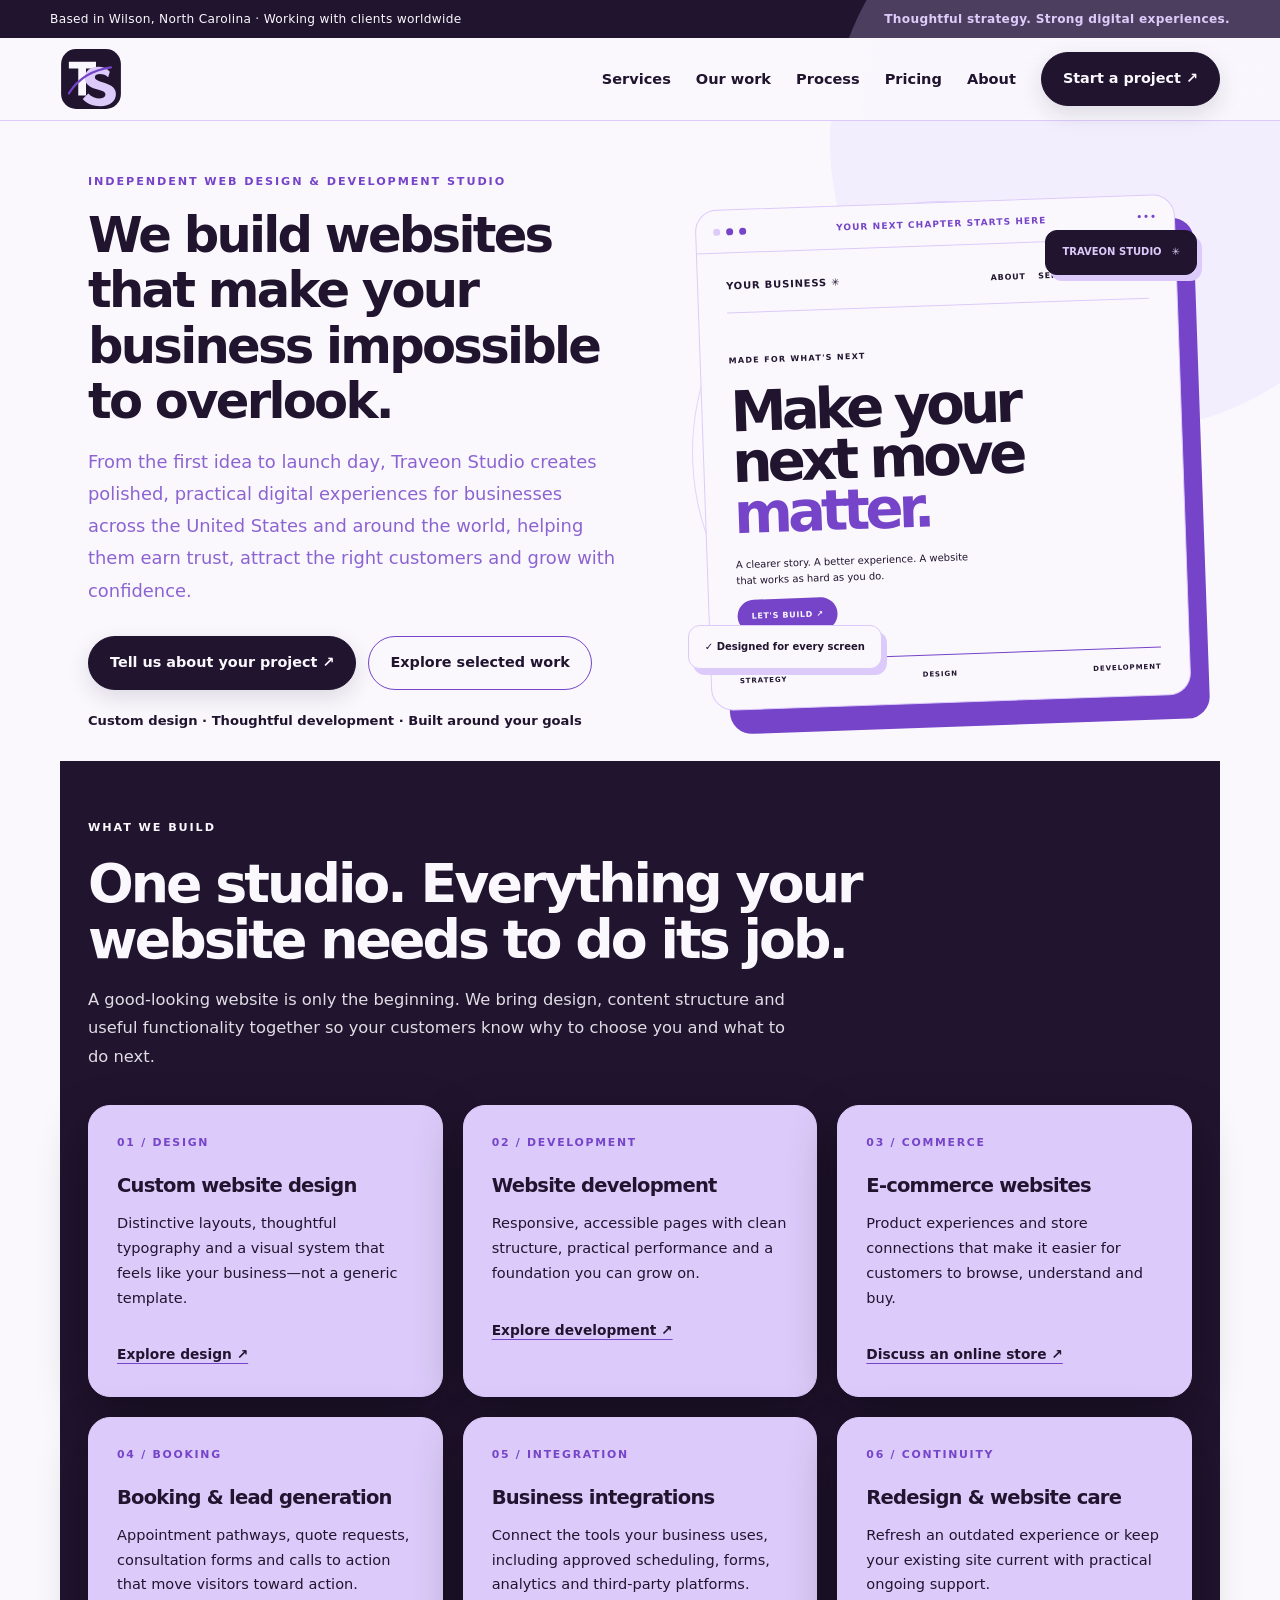
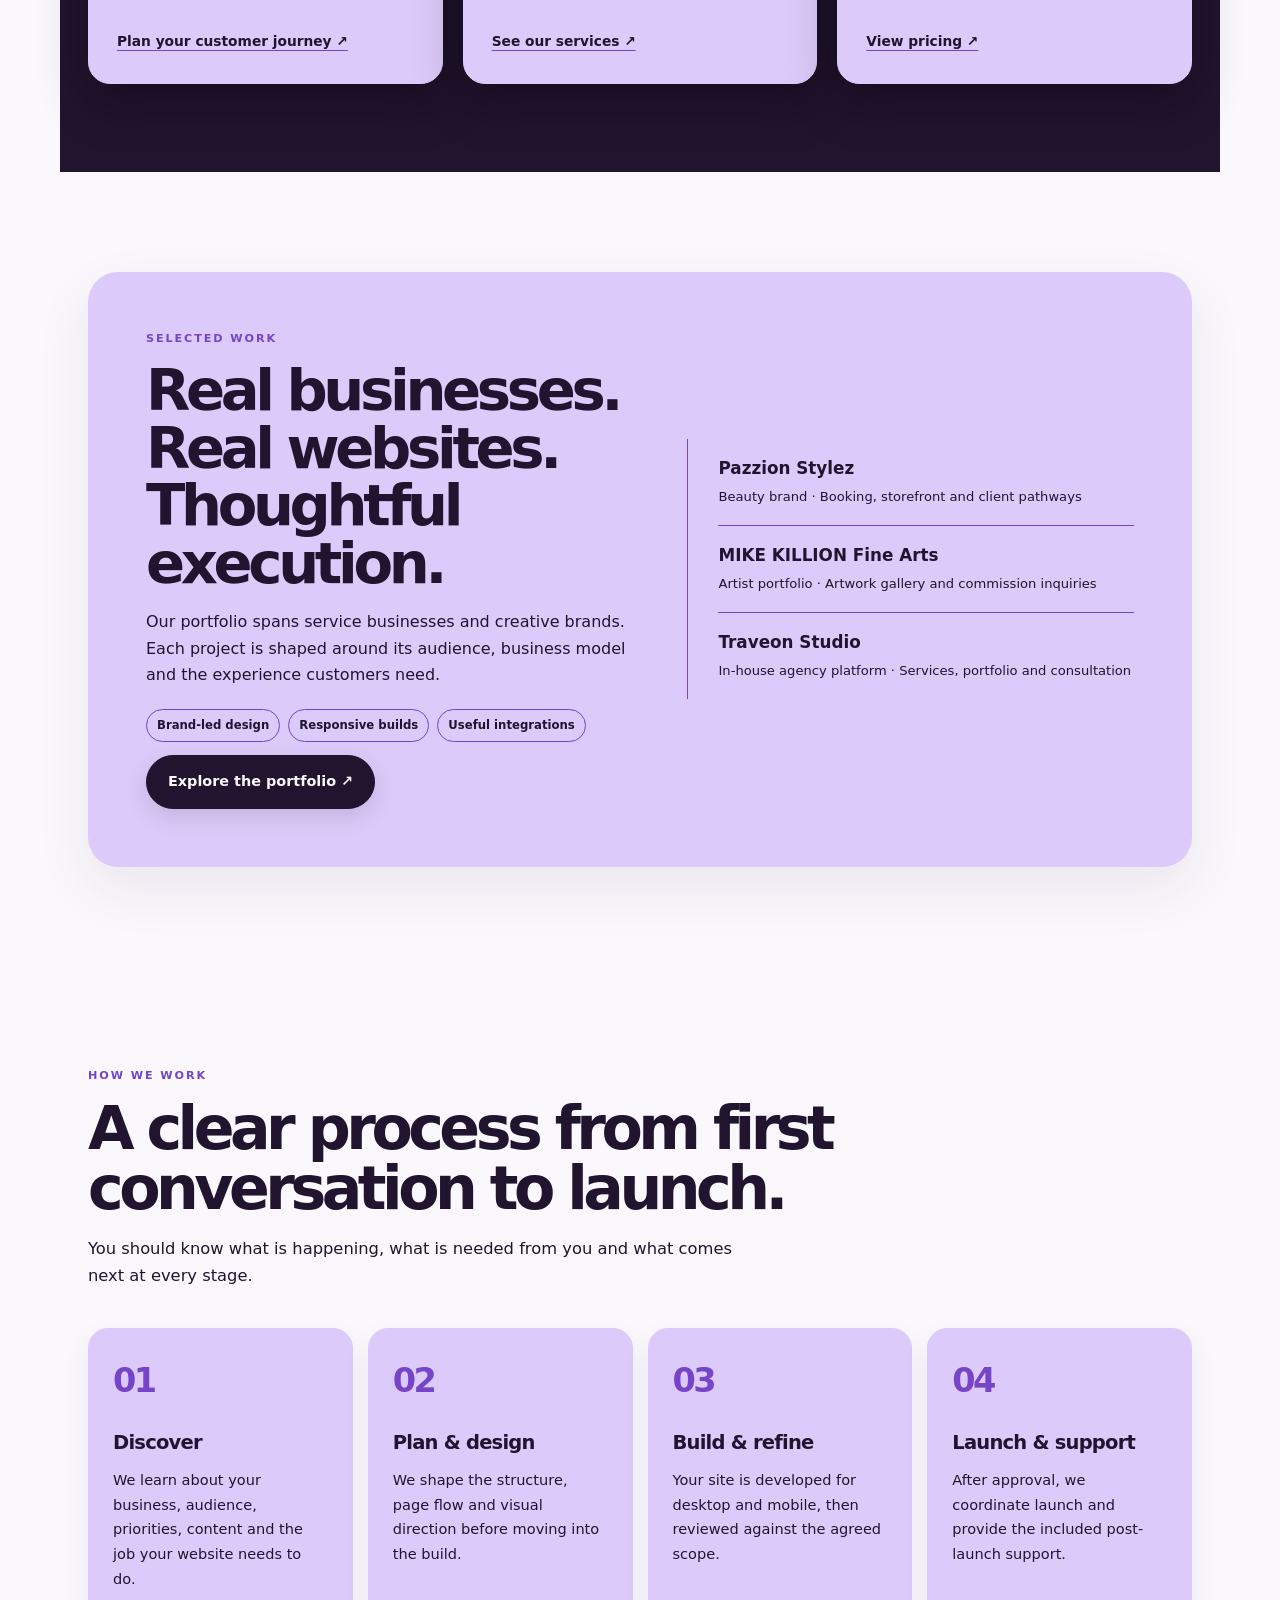
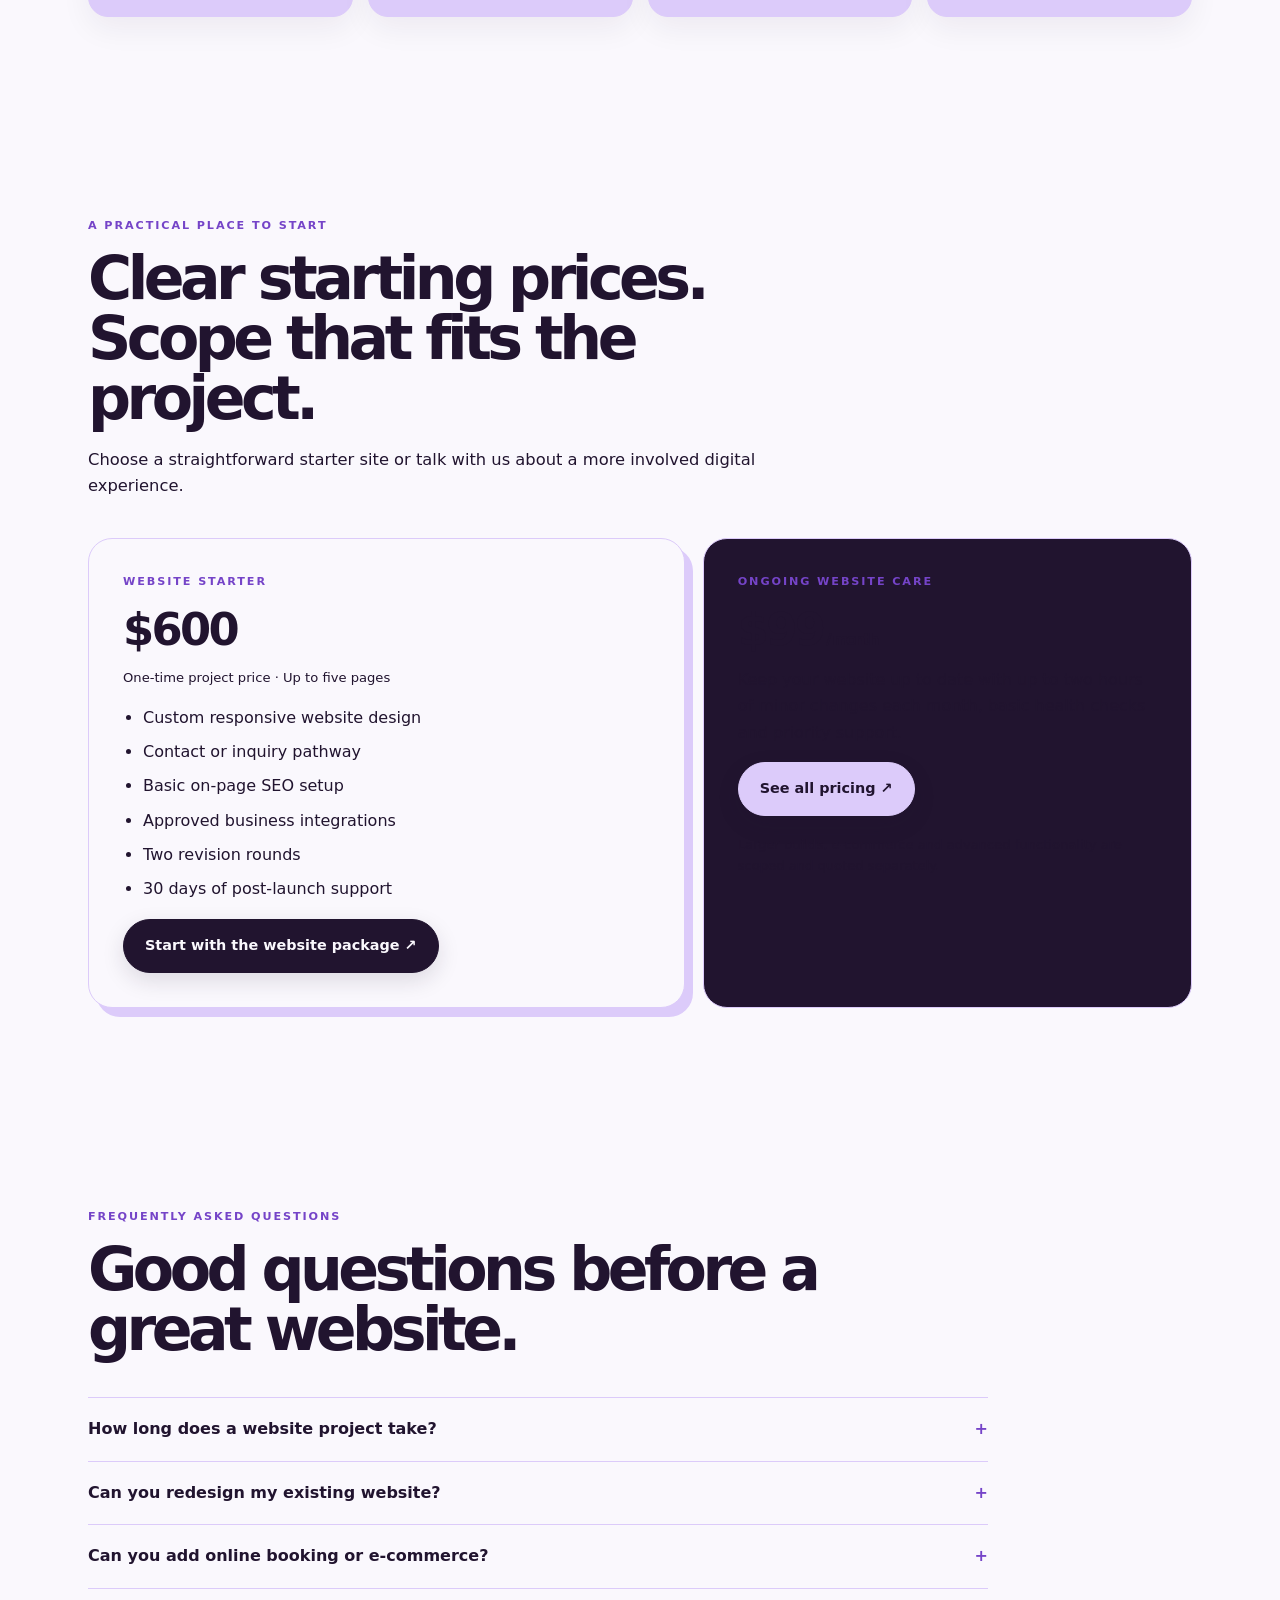
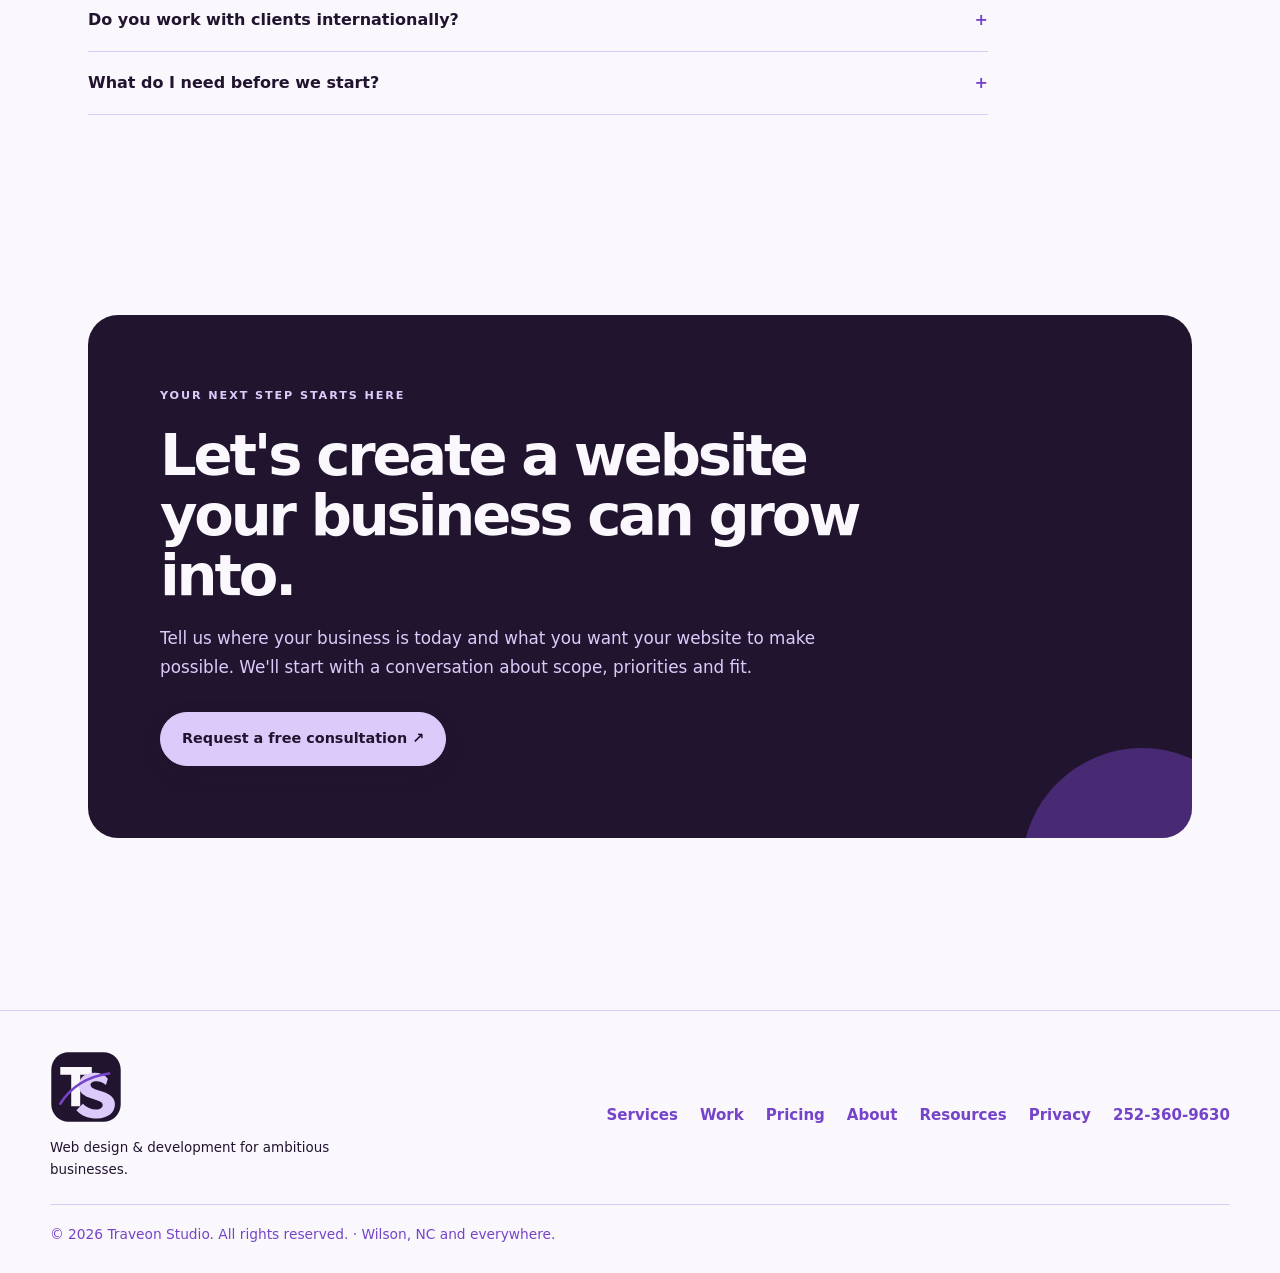
==== commit 21ebf3ee: "Strengthen international messaging and homepage SEO" ====
--- a/index.html
+++ b/index.html
@@ -4,10 +4,10 @@
 <meta charset="utf-8"><meta name="viewport" content="width=device-width,initial-scale=1">
 <meta name="theme-color" content="#21142F">
 <title>Traveon Studio | Websites Built to Move Business Forward</title>
-<meta name="description" content="Traveon Studio designs and builds distinctive, high-performing websites for ambitious businesses. Strategy, web design, development and ongoing care.">
+<meta name="description" content="Traveon Studio designs and builds distinctive, high-performing websites for ambitious businesses in the United States and worldwide. Strategy, web design, development and ongoing care.">
 <link rel="canonical" href="https://traveonstudio.com/">
 <link rel="icon" type="image/svg+xml" href="/assets/traveon-studio-favicon.svg">
-<meta property="og:type" content="website"><meta property="og:site_name" content="Traveon Studio"><meta property="og:title" content="Traveon Studio — Websites built to move business forward"><meta property="og:description" content="Strategy, design and development for businesses ready for a stronger digital presence."><meta property="og:url" content="https://traveonstudio.com/"><meta name="twitter:card" content="summary_large_image">
+<meta property="og:type" content="website"><meta property="og:site_name" content="Traveon Studio"><meta property="og:title" content="Traveon Studio — Websites built to move business forward"><meta property="og:description" content="Strategy, design and development for businesses across the United States and around the world."><meta property="og:url" content="https://traveonstudio.com/"><meta name="twitter:card" content="summary_large_image">
 <link rel="stylesheet" href="/assets/traveon-studio.css">
 <style>
 :root{--ivory:#FAF8FD;--forest:#21142F;--leaf:#7544C8;--lime:#DCCBFA;--muted:var(--leaf);--line:var(--leaf)}
@@ -136,7 +136,7 @@
 <div class="announce"><div class="wrap"><span>Based in Wilson, North Carolina · Working with clients worldwide</span><strong>Thoughtful strategy. Strong digital experiences.</strong></div></div>
 <header><div class="wrap nav"><a class="brand" href="/" aria-label="Traveon Studio home"><img src="/assets/traveon-studio-logo.svg" alt="Traveon Studio" width="235" height="52"></a><nav aria-label="Main navigation"><a href="#services">Services</a><a href="#work">Our work</a><a href="#process">Process</a><a href="#pricing">Pricing</a><a href="/about/">About</a><a class="btn" href="/contact/">Start a project ↗</a></nav></div></header>
 <main id="main">
-<section class="hero"><div class="wrap hero-grid"><div><div class="eyebrow">Independent web design & development studio</div><h1>We build websites that make your business <em>impossible to overlook.</em></h1><p class="lead">From the first idea to launch day, Traveon Studio creates polished, practical digital experiences that help businesses earn trust, attract the right customers and grow with confidence.</p><div class="actions"><a class="btn" href="/contact/">Tell us about your project ↗</a><a class="btn outline" href="/work/">Explore selected work</a></div><div class="microproof">Custom design · Thoughtful development · Built around your goals</div></div>
+<section class="hero"><div class="wrap hero-grid"><div><div class="eyebrow">Independent web design & development studio</div><h1>We build websites that make your business <em>impossible to overlook.</em></h1><p class="lead">From the first idea to launch day, Traveon Studio creates polished, practical digital experiences for businesses across the United States and around the world, helping them earn trust, attract the right customers and grow with confidence.</p><div class="actions"><a class="btn" href="/contact/">Tell us about your project ↗</a><a class="btn outline" href="/work/">Explore selected work</a></div><div class="microproof">Custom design · Thoughtful development · Built around your goals</div></div>
 <div class="visual" aria-label="Illustration of a custom business website"><div class="orbit"></div><div class="browser"><div class="browser-top"><span class="dots"><i></i><i></i><i></i></span><span>YOUR NEXT CHAPTER STARTS HERE</span><span>•••</span></div><div class="mock"><div class="mock-nav"><span>YOUR BUSINESS ✳</span><small>ABOUT　 SERVICES　 CONTACT</small></div><div class="mock-body"><small>MADE FOR WHAT'S NEXT</small><strong>Make your<br>next move<br><em>matter.</em></strong><p>A clearer story. A better experience. A website that works as hard as you do.</p><span class="mock-cta">LET'S BUILD ↗</span></div><div class="mock-foot"><span>STRATEGY</span><span>DESIGN</span><span>DEVELOPMENT</span></div></div></div><div class="float one">✓ Designed for every screen</div><div class="float two">TRAVEON STUDIO　✳</div></div></div></section>
 
 <section class="services" id="services"><div class="wrap"><div class="section-head"><div class="eyebrow">What we build</div><h2>One studio. Everything your website needs to do its job.</h2><p>A good-looking website is only the beginning. We bring design, content structure and useful functionality together so your customers know why to choose you and what to do next.</p></div><div class="cards">
@@ -155,7 +155,7 @@
 <article class="card"><div class="number">04</div><h3>Launch & support</h3><p>After approval, we coordinate launch and provide the included post-launch support.</p></article>
 </div></div></section>
 <section class="pricing" id="pricing"><div class="wrap"><div class="section-head"><div class="eyebrow">A practical place to start</div><h2>Clear starting prices. Scope that fits the project.</h2><p>Choose a straightforward starter site or talk with us about a more involved digital experience.</p></div><div class="pricing-grid"><div class="price-main"><div class="eyebrow">Website starter</div><div class="price">$600</div><p class="note">One-time project price · Up to five pages</p><ul><li>Custom responsive website design</li><li>Contact or inquiry pathway</li><li>Basic on-page SEO setup</li><li>Approved business integrations</li><li>Two revision rounds</li><li>30 days of post-launch support</li></ul><a class="btn" href="/contact/">Start with the website package ↗</a></div><aside class="price-side"><div class="eyebrow">Ongoing website care</div><div class="price">$99<span style="font-size:1rem"> / month</span></div><p>Keep your website up to date with up to two hours of minor changes each month, basic health checks and priority support.</p><a class="btn lime" href="/pricing/">See all pricing ↗</a><p class="note" style="margin-top:18px">Larger builds, e-commerce and advanced functionality are scoped and quoted separately.</p></aside></div></div></section>
-<section><div class="wrap"><div class="section-head"><div class="eyebrow">Frequently asked questions</div><h2>Good questions before a great website.</h2></div><div class="faq"><details><summary>How long does a website project take?</summary><p>A standard starter website typically takes 2–4 weeks after the required content, feedback and access are received. More involved projects receive a tailored timeline.</p></details><details><summary>Can you redesign my existing website?</summary><p>Yes. We can review the current site, identify the most important improvements and propose a scope for the redesign.</p></details><details><summary>Can you add online booking or e-commerce?</summary><p>Yes. Booking systems, storefront connections and other third-party integrations can be included when the platform and requirements are confirmed. Subscription and platform fees may be separate.</p></details><details><summary>Do you work with businesses outside North Carolina?</summary><p>Absolutely. Traveon Studio is based in Wilson, North Carolina and works with businesses, entrepreneurs, and organizations across the United States and internationally. Projects are managed remotely through email, video meetings, and shared review links, so we can collaborate across locations and time zones.</p></details><details><summary>What do I need before we start?</summary><p>Helpful starting materials include your business details, services, preferred contact information, brand assets and any existing website or social links. We can identify remaining content needs during discovery.</p></details></div></div></section>
+<section><div class="wrap"><div class="section-head"><div class="eyebrow">Frequently asked questions</div><h2>Good questions before a great website.</h2></div><div class="faq"><details><summary>How long does a website project take?</summary><p>A standard starter website typically takes 2–4 weeks after the required content, feedback and access are received. More involved projects receive a tailored timeline.</p></details><details><summary>Can you redesign my existing website?</summary><p>Yes. We can review the current site, identify the most important improvements and propose a scope for the redesign.</p></details><details><summary>Can you add online booking or e-commerce?</summary><p>Yes. Booking systems, storefront connections and other third-party integrations can be included when the platform and requirements are confirmed. Subscription and platform fees may be separate.</p></details><details><summary>Do you work with clients internationally?</summary><p>Absolutely. Traveon Studio is based in Wilson, North Carolina and works with businesses, entrepreneurs, and organizations across the United States and internationally. Projects are managed remotely through email, video meetings, and shared review links, so we can collaborate across locations and time zones.</p></details><details><summary>What do I need before we start?</summary><p>Helpful starting materials include your business details, services, preferred contact information, brand assets and any existing website or social links. We can identify remaining content needs during discovery.</p></details></div></div></section>
 <section><div class="wrap"><div class="cta"><div class="eyebrow">Your next step starts here</div><h2>Let's create a website your business can grow into.</h2><p>Tell us where your business is today and what you want your website to make possible. We'll start with a conversation about scope, priorities and fit.</p><a class="btn" href="/contact/">Request a free consultation ↗</a></div></div></section>
 </main>
 <footer><div class="wrap foot"><div><a href="/" aria-label="Traveon Studio home"><img src="/assets/traveon-studio-logo.svg" alt="Traveon Studio" width="220" height="46"></a><p style="font-size:.84rem;margin:12px 0">Web design & development for ambitious businesses.</p></div><div class="footlinks"><a href="/services/">Services</a><a href="/work/">Work</a><a href="/pricing/">Pricing</a><a href="/about/">About</a><a href="/resources/">Resources</a><a href="/privacy/">Privacy</a><a href="tel:+12523609630">252-360-9630</a></div><div class="footnote">© 2026 Traveon Studio. All rights reserved. · Wilson, NC and everywhere.</div></div></footer>
